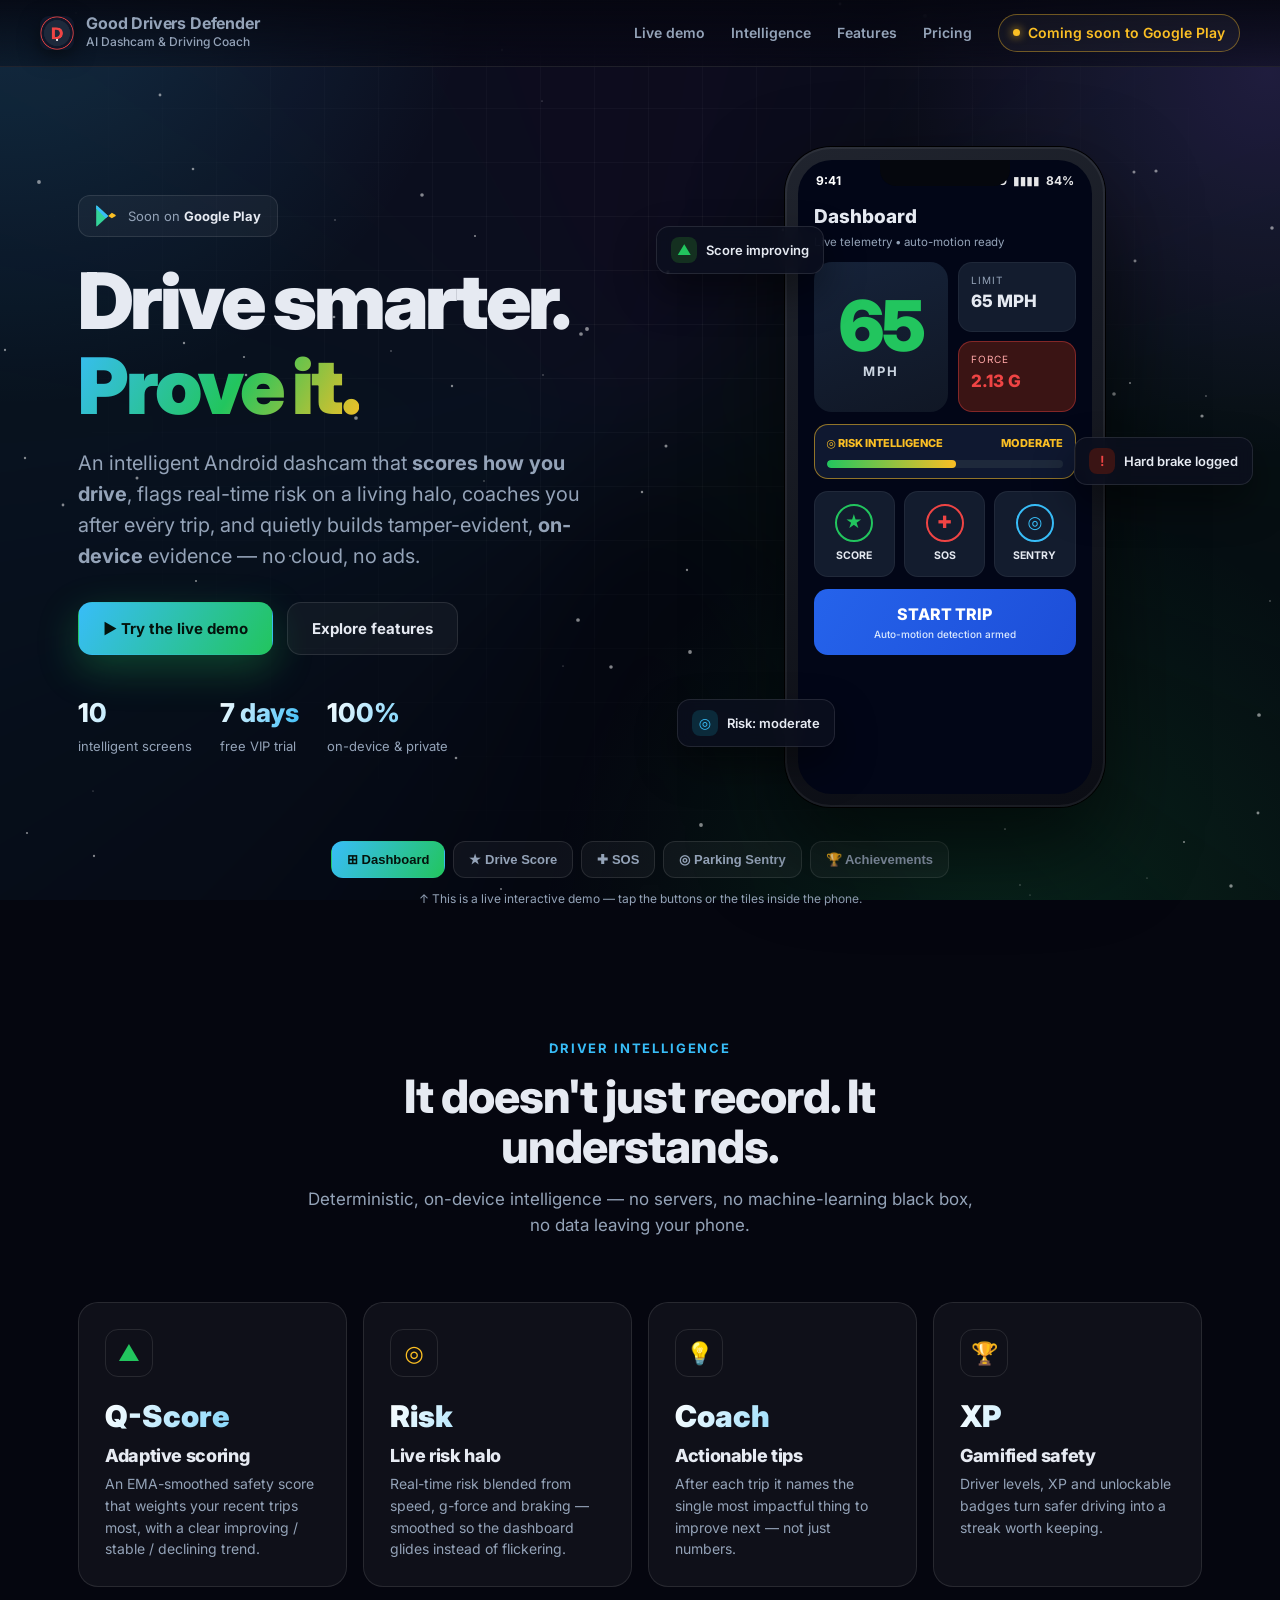
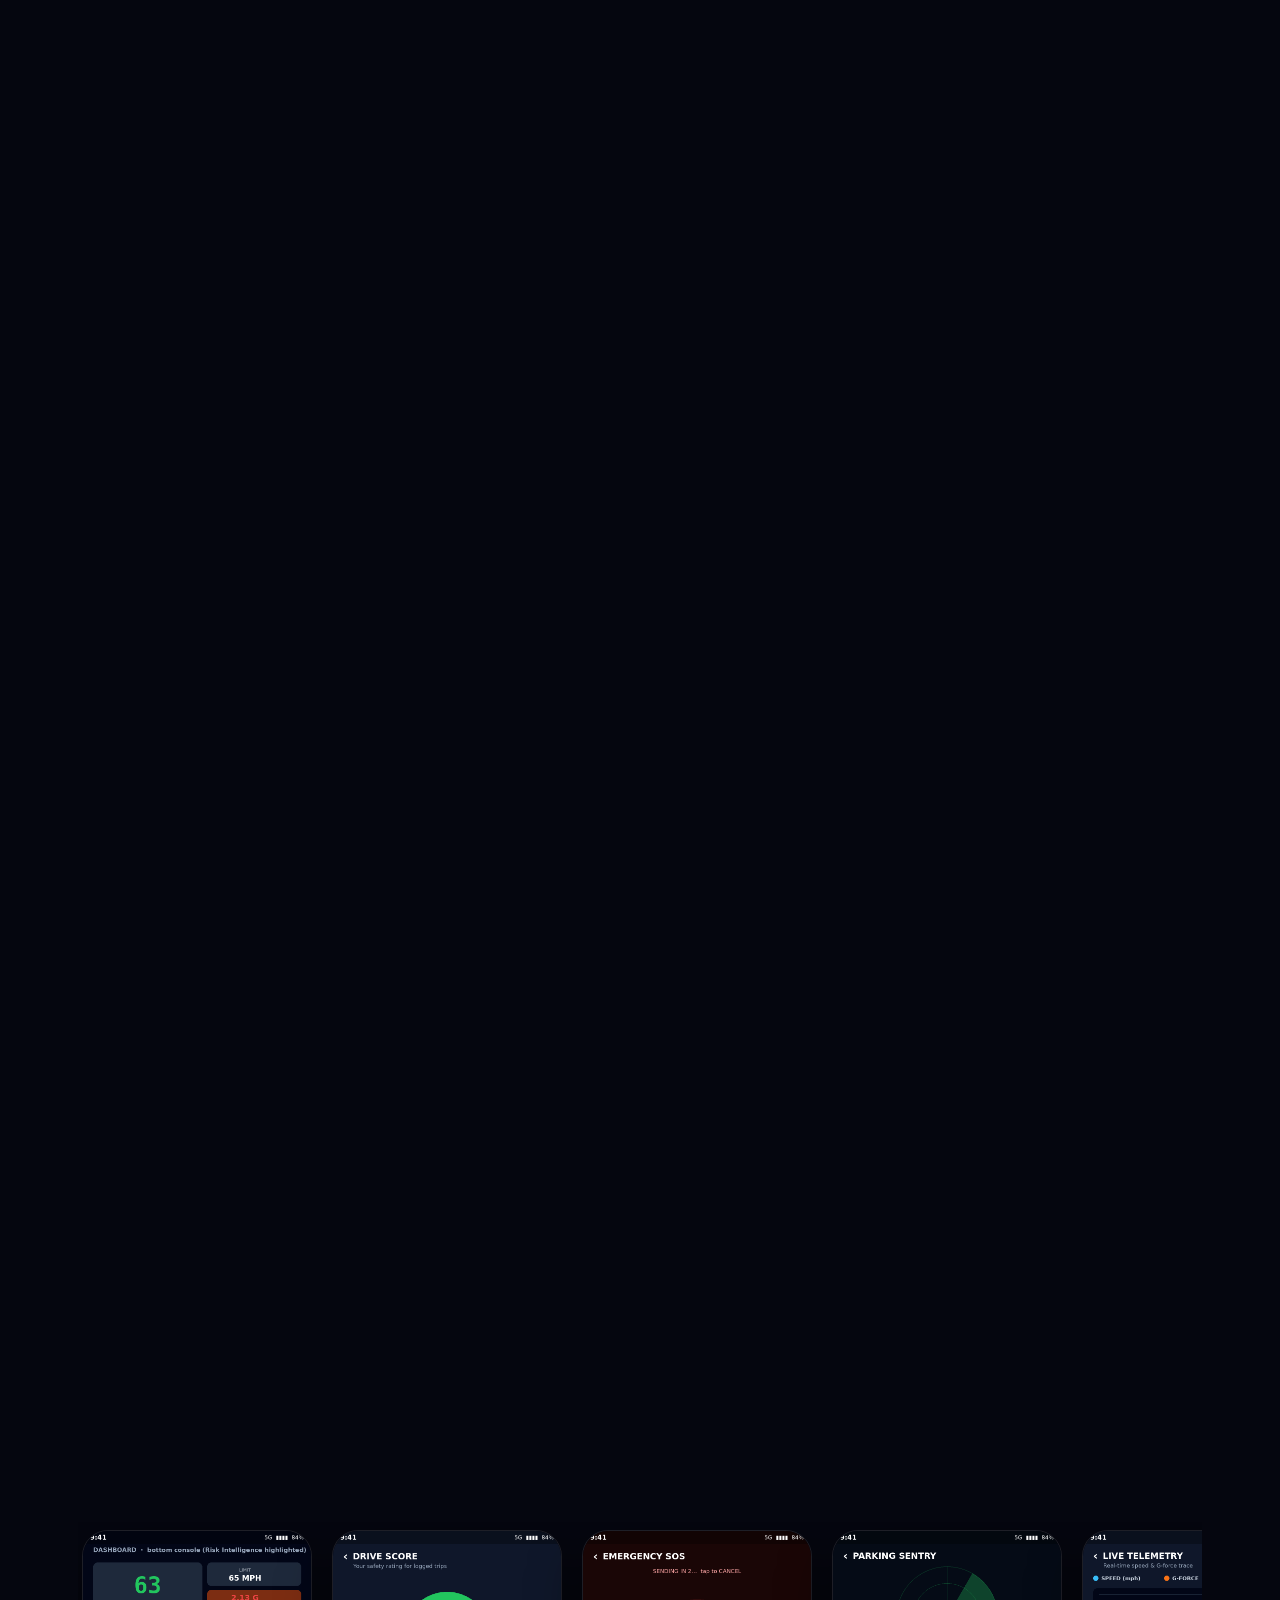
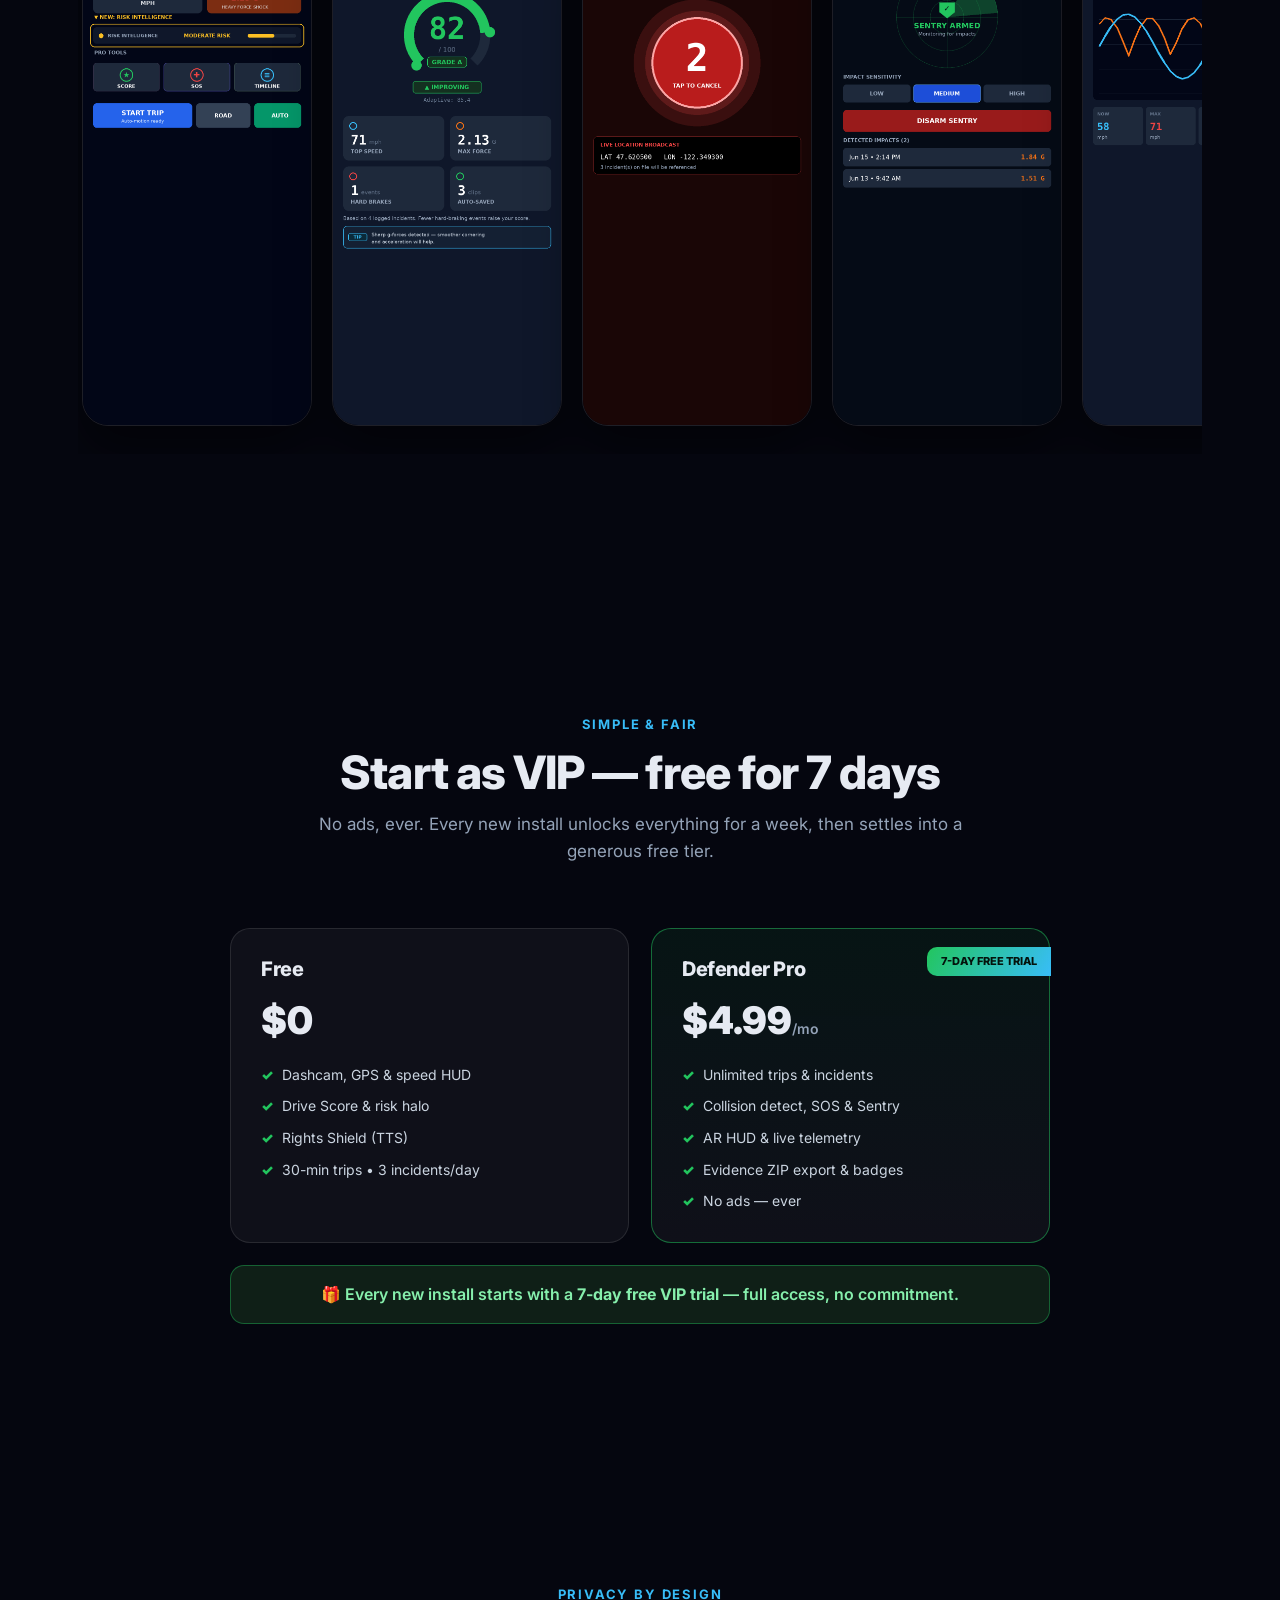
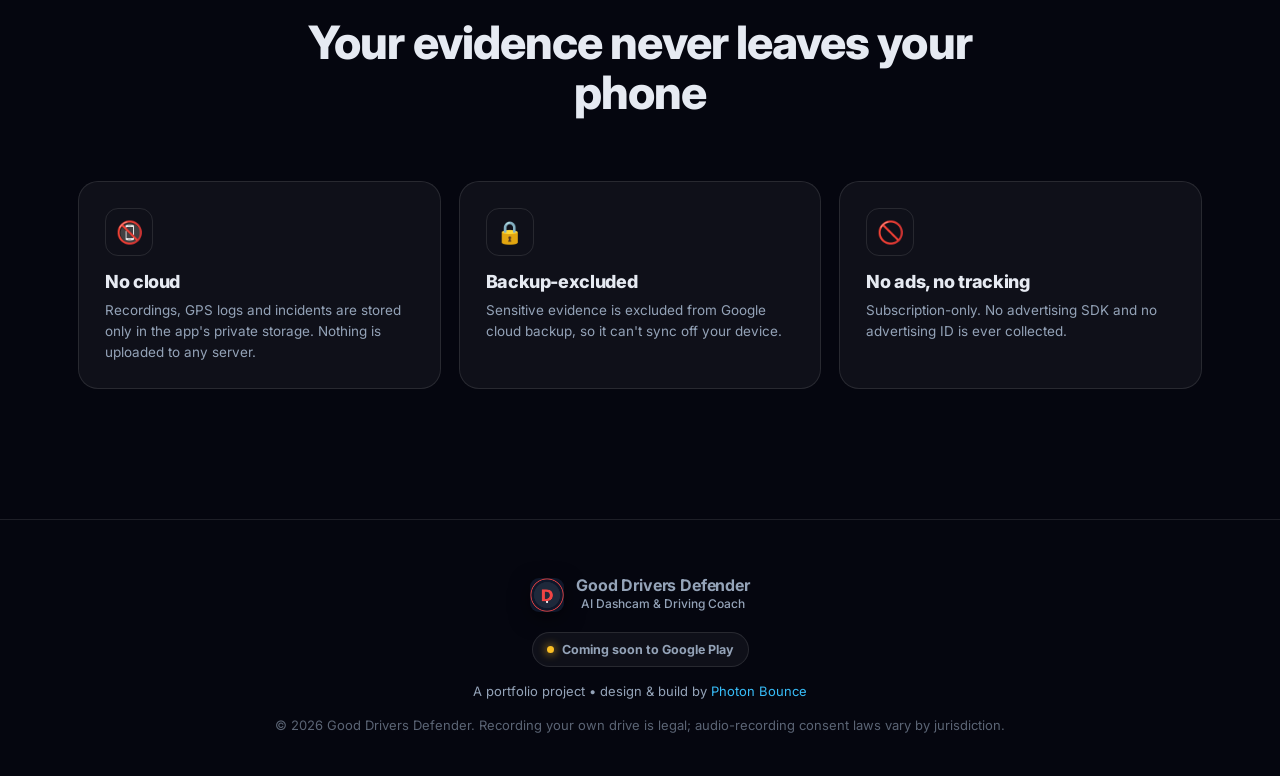
==== microsite/index.html @ e6f045aa "feat(microsite): interactive presentation site with in-browser app demo Portfolio / "coming soon to " ====
<!DOCTYPE html>
<html lang="en">
<head>
<meta charset="UTF-8" />
<meta name="viewport" content="width=device-width, initial-scale=1.0" />
<title>Good Drivers Defender — AI Dashcam & Driving Coach</title>
<meta name="description" content="An intelligent Android dashcam that scores your driving, flags real-time risk, coaches you, and builds on-device evidence. Coming soon to Google Play." />
<meta property="og:title" content="Good Drivers Defender" />
<meta property="og:description" content="AI dashcam & driving coach — adaptive scoring, real-time risk intelligence, on-device evidence. Coming soon to Google Play." />
<meta property="og:image" content="assets/feature.png" />
<meta name="theme-color" content="#05060f" />
<link rel="icon" href="assets/icon.png" />
<link rel="preconnect" href="https://fonts.googleapis.com" />
<link rel="preconnect" href="https://fonts.gstatic.com" crossorigin />
<link href="https://fonts.googleapis.com/css2?family=Inter:wght@400;500;600;700;800;900&family=JetBrains+Mono:wght@600;700&display=swap" rel="stylesheet" />
<link rel="stylesheet" href="styles.css" />
</head>
<body>

<!-- animated parallax background -->
<div class="bg-wrap">
  <div class="bg-grad" data-parallax="0.15"></div>
  <div class="bg-aurora"></div>
  <div class="bg-grid" data-parallax="0.05"></div>
  <div class="stars" id="stars"></div>
</div>

<!-- nav -->
<nav class="nav">
  <a class="brand" href="#top">
    <img src="assets/icon.png" alt="Good Drivers Defender icon" />
    <span><b>Good Drivers Defender</b><span>AI Dashcam &amp; Driving Coach</span></span>
  </a>
  <div class="nav-links">
    <a href="#demo">Live demo</a>
    <a href="#intel">Intelligence</a>
    <a href="#features">Features</a>
    <a href="#pricing">Pricing</a>
    <a class="pill" href="#pricing"><span class="dot"></span>Coming soon to Google Play</a>
  </div>
</nav>

<!-- ===================== HERO + EMULATOR ===================== -->
<header id="top" class="hero">
  <div class="wrap hero-grid">
    <div>
      <div class="play-badge">
        <svg viewBox="0 0 512 512" fill="none"><path d="M48 16l260 240L48 496c-9 5-20-2-20-13V29c0-11 11-18 20-13z" fill="#34d399"/><path d="M308 256l84-78 80 46c14 8 14 28 0 36l-80 46-84-50z" fill="#fbbf24"/><path d="M48 16l260 240-58 54L28 80V29c0-11 11-18 20-13z" fill="#38bdf8"/><path d="M250 202l58 54-58 50L28 432v-352z" fill="#22c55e" opacity=".0"/></svg>
        <span>Soon on <b>Google Play</b></span>
      </div>
      <h1>Drive smarter.<br><span class="grad">Prove it.</span></h1>
      <p class="lead">An intelligent Android dashcam that <b>scores how you drive</b>, flags real-time risk on a living halo, coaches you after every trip, and quietly builds tamper-evident, <b>on-device</b> evidence — no cloud, no ads.</p>
      <div class="cta-row">
        <a class="btn btn-primary" href="#demo">▶ Try the live demo</a>
        <a class="btn btn-ghost" href="#features">Explore features</a>
      </div>
      <div class="hero-stats">
        <div><b>10</b><span>intelligent screens</span></div>
        <div><b>7 days</b><span>free VIP trial</span></div>
        <div><b>100%</b><span>on-device & private</span></div>
      </div>
    </div>

    <!-- interactive phone emulator -->
    <div class="hero-phone" id="demo">
      <div class="float-chip fc-1"><span class="ic" style="background:#143020;color:#22c55e">▲</span> Score improving</div>
      <div class="float-chip fc-2"><span class="ic" style="background:#3a1414;color:#ef4444">!</span> Hard brake logged</div>
      <div class="float-chip fc-3"><span class="ic" style="background:#0b2a3a;color:#38bdf8">◎</span> Risk: moderate</div>

      <div class="phone" id="phone">
        <div class="phone-screen">

          <!-- DASHBOARD -->
          <div class="screen active" data-screen="dashboard">
            <div class="statusbar"><span>9:41</span><div class="sb-right"><span>5G</span><span>▮▮▮▮</span><span>84%</span></div></div>
            <div class="scr-pad">
              <div class="e-title">Dashboard</div>
              <div class="e-sub">Live telemetry • auto-motion ready</div>
              <div class="row" style="margin-top:10px">
                <div class="dash-speed grow"><div><div class="num" id="emuSpeed">63</div><div class="unit" style="text-align:center">MPH</div></div></div>
                <div style="width:118px;display:flex;flex-direction:column;gap:9px">
                  <div class="mini card grow"><div class="k">LIMIT</div><div class="v">65 MPH</div></div>
                  <div class="mini grow" style="background:#3a1414;border:1px solid rgba(239,68,68,.4)"><div class="k" style="color:#fca5a5">FORCE</div><div class="v" style="color:#ef4444">2.13 G</div></div>
                </div>
              </div>
              <div class="riskbar">
                <div class="label"><span style="color:#fbbf24">◎ RISK INTELLIGENCE</span><span style="color:#fbbf24">MODERATE</span></div>
                <div class="track"><div class="fill"></div></div>
              </div>
              <div class="tools">
                <div class="tool" data-go="score"><div class="ti" style="border-color:#22c55e;color:#22c55e">★</div><div class="tl">SCORE</div></div>
                <div class="tool" data-go="sos"><div class="ti" style="border-color:#ef4444;color:#ef4444">✚</div><div class="tl">SOS</div></div>
                <div class="tool" data-go="sentry"><div class="ti" style="border-color:#38bdf8;color:#38bdf8">◎</div><div class="tl">SENTRY</div></div>
              </div>
              <div class="startbtn">START TRIP <small>Auto-motion detection armed</small></div>
            </div>
          </div>

          <!-- DRIVE SCORE -->
          <div class="screen" data-screen="score">
            <div class="statusbar"><span>9:41</span><div class="sb-right"><span>5G</span><span>▮▮▮▮</span><span>84%</span></div></div>
            <div class="scr-pad">
              <div class="e-title">Drive Score</div>
              <div class="e-sub">Your safety rating for logged trips</div>
              <div class="gauge-wrap">
                <svg width="186" height="150" viewBox="0 0 186 150">
                  <circle cx="93" cy="86" r="60" fill="none" stroke="#1e293b" stroke-width="14"/>
                  <circle cx="93" cy="86" r="60" fill="none" stroke="#22c55e" stroke-width="14" stroke-linecap="round"
                          stroke-dasharray="377" stroke-dashoffset="68" transform="rotate(-90 93 86)" id="gaugeArc"/>
                </svg>
                <div class="score"><b>82</b><small>/ 100</small></div>
              </div>
              <div style="text-align:center;margin-top:2px">
                <span class="chip">▲ IMPROVING</span>
                <div class="adaptive mono">Adaptive: 85.4</div>
              </div>
              <div class="statgrid">
                <div class="card"><div class="sc-v" style="color:#38bdf8">71<small style="font-size:11px;color:#64748b"> mph</small></div><div class="sc-k">TOP SPEED</div></div>
                <div class="card"><div class="sc-v" style="color:#f97316">2.13<small style="font-size:11px;color:#64748b"> G</small></div><div class="sc-k">MAX FORCE</div></div>
              </div>
              <div class="tip"><span class="tg">TIP</span><p>Sharp g-forces detected — smoother cornering and acceleration will lift your score.</p></div>
            </div>
          </div>

          <!-- SOS -->
          <div class="screen" data-screen="sos">
            <div class="statusbar"><span>9:41</span><div class="sb-right"><span>5G</span><span>▮▮▮▮</span><span>84%</span></div></div>
            <div class="scr-pad" style="background:linear-gradient(180deg,#1a0606,transparent)">
              <div class="e-title" style="color:#fca5a5">Emergency SOS</div>
              <div class="e-sub">One tap shares your live location with trusted contacts</div>
              <div class="sos">
                <div class="sos-btn"><div><b>SOS</b><span>ARMED</span></div></div>
                <div style="text-align:center;color:#fca5a5;font-size:12px">Sends GPS pin + incident snapshot<br>to 3 emergency contacts</div>
              </div>
            </div>
          </div>

          <!-- SENTRY -->
          <div class="screen" data-screen="sentry">
            <div class="statusbar"><span>9:41</span><div class="sb-right"><span>5G</span><span>▮▮▮▮</span><span>84%</span></div></div>
            <div class="scr-pad" style="background:linear-gradient(180deg,#050b16,transparent)">
              <div class="e-title">Parking Sentry</div>
              <div class="e-sub">Impact monitoring while you're away</div>
              <div class="radar"><div class="sweep"></div><div class="blip"></div></div>
              <div style="text-align:center"><span class="chip">✓ SENTRY ARMED</span><div class="adaptive">Monitoring for impacts &amp; motion</div></div>
            </div>
          </div>

          <!-- BADGES -->
          <div class="screen" data-screen="badges">
            <div class="statusbar"><span>9:41</span><div class="sb-right"><span>5G</span><span>▮▮▮▮</span><span>84%</span></div></div>
            <div class="scr-pad">
              <div class="e-title">Achievements</div>
              <div class="e-sub">Level 4 Defender • 1,325 XP</div>
              <div class="xpbar"><i></i></div>
              <div class="badges">
                <div class="badge">🛡️</div><div class="badge">🔥</div><div class="badge">🚀</div><div class="badge">⭐</div>
                <div class="badge">🏆</div><div class="badge">🎯</div><div class="badge lock">🔒</div><div class="badge lock">🔒</div>
              </div>
              <div class="tip" style="margin-top:18px"><span class="tg">NEXT</span><p>Log 3 clean trips in a row to unlock the <b>Smooth Operator</b> badge.</p></div>
            </div>
          </div>

        </div>
      </div>
    </div>
  </div>

  <!-- emulator screen switcher -->
  <div class="wrap" style="margin-top:34px">
    <div class="emu-nav" style="justify-content:center" id="emuNav">
      <button class="on" data-go="dashboard">⊞ Dashboard</button>
      <button data-go="score">★ Drive Score</button>
      <button data-go="sos">✚ SOS</button>
      <button data-go="sentry">◎ Parking Sentry</button>
      <button data-go="badges">🏆 Achievements</button>
    </div>
    <p class="hint" style="justify-content:center;margin-top:12px">↑ This is a live interactive demo — tap the buttons or the tiles inside the phone.</p>
  </div>
</header>

<!-- ===================== INTELLIGENCE ===================== -->
<section id="intel">
  <div class="wrap">
    <div class="section-head reveal">
      <div class="eyebrow">Driver Intelligence</div>
      <h2>It doesn't just record. It understands.</h2>
      <p>Deterministic, on-device intelligence — no servers, no machine-learning black box, no data leaving your phone.</p>
    </div>
    <div class="intel">
      <div class="fcard reveal"><div class="ic" style="color:#22c55e">▲</div><div class="big">Q-Score</div><h3 style="margin-top:6px">Adaptive scoring</h3><p>An EMA-smoothed safety score that weights your recent trips most, with a clear improving / stable / declining trend.</p></div>
      <div class="fcard reveal"><div class="ic" style="color:#fbbf24">◎</div><div class="big">Risk</div><h3 style="margin-top:6px">Live risk halo</h3><p>Real-time risk blended from speed, g-force and braking — smoothed so the dashboard glides instead of flickering.</p></div>
      <div class="fcard reveal"><div class="ic" style="color:#38bdf8">💡</div><div class="big">Coach</div><h3 style="margin-top:6px">Actionable tips</h3><p>After each trip it names the single most impactful thing to improve next — not just numbers.</p></div>
      <div class="fcard reveal"><div class="ic" style="color:#8b5cf6">🏆</div><div class="big">XP</div><h3 style="margin-top:6px">Gamified safety</h3><p>Driver levels, XP and unlockable badges turn safer driving into a streak worth keeping.</p></div>
    </div>
  </div>
</section>

<!-- ===================== FEATURES ===================== -->
<section id="features">
  <div class="wrap">
    <div class="section-head reveal">
      <div class="eyebrow">Everything on board</div>
      <h2>A full evidence &amp; safety toolkit</h2>
      <p>Ten purpose-built screens, all working offline and storing everything in your phone's private space.</p>
    </div>
    <div class="grid3" id="featGrid">
      <div class="fcard reveal"><div class="ic" style="color:#38bdf8">🎥</div><h3>Dashcam + GPS</h3><p>Records road video, ambient audio and a GPS-stamped speed track for every trip.</p></div>
      <div class="fcard reveal"><div class="ic" style="color:#22c55e">★</div><h3>Drive Score</h3><p>Per-trip safety grade with top speed, peak g-force, hard brakes and auto-saved clips.</p></div>
      <div class="fcard reveal"><div class="ic" style="color:#ef4444">✚</div><h3>Emergency SOS</h3><p>One tap shares your live GPS pin and a snapshot with trusted contacts.</p></div>
      <div class="fcard reveal"><div class="ic" style="color:#38bdf8">◎</div><h3>Parking Sentry</h3><p>Watches for impacts and motion while you're parked and away.</p></div>
      <div class="fcard reveal"><div class="ic" style="color:#fbbf24">📈</div><h3>Live Telemetry</h3><p>Real-time speed and g-force graphs you can scrub back through.</p></div>
      <div class="fcard reveal"><div class="ic" style="color:#f97316">💥</div><h3>Collision Detect</h3><p>Auto-flags sudden high-g events and bookmarks the surrounding footage.</p></div>
      <div class="fcard reveal"><div class="ic" style="color:#a78bfa">🕶️</div><h3>AR Heads-Up</h3><p>Windshield-reflection HUD projects speed and alerts while you drive.</p></div>
      <div class="fcard reveal"><div class="ic" style="color:#22c55e">🗂️</div><h3>Evidence Locker</h3><p>Every incident bundled with timestamps, telemetry and media — exportable as a ZIP.</p></div>
      <div class="fcard reveal"><div class="ic" style="color:#fbbf24">🛡️</div><h3>Rights Shield</h3><p>Text-to-speech statements to calmly assert your rights during a stop.</p></div>
    </div>
  </div>
</section>

<!-- ===================== GALLERY ===================== -->
<section id="gallery">
  <div class="wrap">
    <div class="section-head reveal">
      <div class="eyebrow">Screens</div>
      <h2>Designed to look as good as it works</h2>
    </div>
  </div>
  <div class="wrap"><div class="gallery reveal">
    <img src="assets/shots/04_dashboard_protools.png" alt="Dashboard" loading="lazy" />
    <img src="assets/shots/01_drive_score.png" alt="Drive Score" loading="lazy" />
    <img src="assets/shots/02_emergency_sos.png" alt="Emergency SOS" loading="lazy" />
    <img src="assets/shots/05_parking_sentry.png" alt="Parking Sentry" loading="lazy" />
    <img src="assets/shots/06_telemetry_graph.png" alt="Telemetry graph" loading="lazy" />
    <img src="assets/shots/03_evidence_timeline.png" alt="Evidence timeline" loading="lazy" />
    <img src="assets/shots/08_collision_detect.png" alt="Collision detection" loading="lazy" />
    <img src="assets/shots/09_ar_hud.png" alt="AR HUD" loading="lazy" />
    <img src="assets/shots/10_achievements.png" alt="Achievements" loading="lazy" />
    <img src="assets/shots/07_trip_history.png" alt="Trip history" loading="lazy" />
  </div></div>
</section>

<!-- ===================== PRICING ===================== -->
<section id="pricing">
  <div class="wrap">
    <div class="section-head reveal">
      <div class="eyebrow">Simple &amp; fair</div>
      <h2>Start as VIP — free for 7 days</h2>
      <p>No ads, ever. Every new install unlocks everything for a week, then settles into a generous free tier.</p>
    </div>
    <div class="plans">
      <div class="plan reveal">
        <h3>Free</h3>
        <div class="price">$0</div>
        <ul>
          <li>Dashcam, GPS &amp; speed HUD</li>
          <li>Drive Score &amp; risk halo</li>
          <li>Rights Shield (TTS)</li>
          <li>30-min trips • 3 incidents/day</li>
        </ul>
      </div>
      <div class="plan pro reveal">
        <div class="ribbon">7-DAY FREE TRIAL</div>
        <h3>Defender Pro</h3>
        <div class="price">$4.99<small>/mo</small></div>
        <ul>
          <li>Unlimited trips &amp; incidents</li>
          <li>Collision detect, SOS &amp; Sentry</li>
          <li>AR HUD &amp; live telemetry</li>
          <li>Evidence ZIP export &amp; badges</li>
          <li>No ads — ever</li>
        </ul>
      </div>
    </div>
    <div class="trial-banner reveal">🎁 Every new install starts with a <b>7-day free VIP trial</b> — full access, no commitment.</div>
  </div>
</section>

<!-- ===================== PRIVACY ===================== -->
<section id="privacy">
  <div class="wrap">
    <div class="section-head reveal">
      <div class="eyebrow">Privacy by design</div>
      <h2>Your evidence never leaves your phone</h2>
    </div>
    <div class="privacy">
      <div class="fcard reveal"><div class="ic" style="color:#22c55e">📵</div><h3>No cloud</h3><p>Recordings, GPS logs and incidents are stored only in the app's private storage. Nothing is uploaded to any server.</p></div>
      <div class="fcard reveal"><div class="ic" style="color:#38bdf8">🔒</div><h3>Backup-excluded</h3><p>Sensitive evidence is excluded from Google cloud backup, so it can't sync off your device.</p></div>
      <div class="fcard reveal"><div class="ic" style="color:#fbbf24">🚫</div><h3>No ads, no tracking</h3><p>Subscription-only. No advertising SDK and no advertising ID is ever collected.</p></div>
    </div>
  </div>
</section>

<!-- ===================== FOOTER ===================== -->
<footer>
  <div class="wrap">
    <a class="brand" href="#top"><img src="assets/icon.png" alt="" /><span><b>Good Drivers Defender</b><span>AI Dashcam &amp; Driving Coach</span></span></a>
    <div style="margin-top:18px"><a class="pill" href="#pricing"><span class="dot"></span>Coming soon to Google Play</a></div>
    <p class="made">A portfolio project • design &amp; build by <a class="link" href="https://photon-bounce.com">Photon Bounce</a></p>
    <p class="made" style="opacity:.6">© <span id="yr"></span> Good Drivers Defender. Recording your own drive is legal; audio-recording consent laws vary by jurisdiction.</p>
  </div>
</footer>

<script src="app.js"></script>
</body>
</html>
---- microsite/styles.css ----
/* ============================================================
   Good Drivers Defender — presentation microsite
   Dark, glassy, parallax. Built as a portfolio showpiece.
   ============================================================ */

:root {
  --bg:      #05060f;
  --bg2:     #0a0e1f;
  --panel:   rgba(255, 255, 255, 0.045);
  --panel-2: rgba(255, 255, 255, 0.07);
  --stroke:  rgba(255, 255, 255, 0.10);
  --green:   #22c55e;
  --cyan:    #38bdf8;
  --amber:   #fbbf24;
  --red:     #ef4444;
  --violet:  #8b5cf6;
  --text:    #e6eaf2;
  --muted:   #94a3b8;
  --radius:  20px;
  --maxw:    1180px;
  --ease:    cubic-bezier(.22, 1, .36, 1);
}

* { box-sizing: border-box; margin: 0; padding: 0; }

html { scroll-behavior: smooth; }

body {
  font-family: "Inter", system-ui, -apple-system, "Segoe UI", Roboto, sans-serif;
  background: var(--bg);
  color: var(--text);
  line-height: 1.55;
  overflow-x: hidden;
  -webkit-font-smoothing: antialiased;
}

a { color: inherit; text-decoration: none; }
img { display: block; max-width: 100%; }

h1, h2, h3 { line-height: 1.08; letter-spacing: -0.02em; font-weight: 800; }
.mono { font-family: "JetBrains Mono", ui-monospace, "SF Mono", Menlo, monospace; }

/* ---------- animated background layers (parallax) ---------- */
.bg-wrap { position: fixed; inset: 0; z-index: -2; overflow: hidden; }
.bg-grad {
  position: absolute; inset: -20%;
  background:
    radial-gradient(60vw 60vw at 15% 10%, rgba(56,189,248,0.18), transparent 60%),
    radial-gradient(50vw 50vw at 85% 20%, rgba(139,92,246,0.18), transparent 60%),
    radial-gradient(60vw 60vw at 70% 90%, rgba(34,197,94,0.14), transparent 60%),
    var(--bg);
}
.bg-aurora {
  position: absolute; inset: -30%;
  background: conic-gradient(from 180deg at 50% 50%,
    rgba(56,189,248,0.0), rgba(56,189,248,0.10), rgba(139,92,246,0.10),
    rgba(34,197,94,0.08), rgba(56,189,248,0.0));
  filter: blur(60px);
  animation: spin 40s linear infinite;
  opacity: 0.7;
}
.bg-grid {
  position: absolute; inset: 0;
  background-image:
    linear-gradient(rgba(255,255,255,0.04) 1px, transparent 1px),
    linear-gradient(90deg, rgba(255,255,255,0.04) 1px, transparent 1px);
  background-size: 54px 54px;
  mask-image: radial-gradient(circle at 50% 30%, black, transparent 75%);
}
.stars { position: absolute; inset: 0; }
.stars i {
  position: absolute; width: 2px; height: 2px; border-radius: 50%;
  background: #fff; opacity: .5; animation: twinkle 4s ease-in-out infinite;
}
@keyframes spin { to { transform: rotate(360deg); } }
@keyframes twinkle { 0%,100%{opacity:.15;} 50%{opacity:.8;} }

/* ---------- nav ---------- */
.nav {
  position: sticky; top: 0; z-index: 50;
  display: flex; align-items: center; justify-content: space-between;
  gap: 16px; padding: 14px clamp(16px, 4vw, 40px);
  backdrop-filter: blur(14px);
  background: linear-gradient(to bottom, rgba(5,6,15,0.85), rgba(5,6,15,0.35));
  border-bottom: 1px solid var(--stroke);
}
.brand { display: flex; align-items: center; gap: 12px; font-weight: 800; }
.brand img { width: 34px; height: 34px; border-radius: 9px; box-shadow: 0 6px 20px rgba(0,0,0,.5); }
.brand b { font-size: 16px; letter-spacing: -0.01em; }
.brand span { color: var(--muted); font-weight: 500; font-size: 12px; display: block; margin-top: -3px; }
.nav-links { display: flex; gap: 26px; align-items: center; }
.nav-links a { color: var(--muted); font-size: 14px; font-weight: 600; transition: color .2s; }
.nav-links a:hover { color: var(--text); }
.nav .pill { color: var(--amber); border-color: rgba(251,191,36,.4); }
@media (max-width: 760px){ .nav-links a:not(.pill){ display:none; } }

.pill {
  display: inline-flex; align-items: center; gap: 8px;
  padding: 7px 14px; border-radius: 999px; font-size: 12.5px; font-weight: 700;
  border: 1px solid var(--stroke); background: var(--panel);
}
.pill .dot { width: 7px; height: 7px; border-radius: 50%; background: var(--amber); box-shadow: 0 0 10px var(--amber); animation: pulse 1.8s infinite; }

/* ---------- layout ---------- */
.wrap { max-width: var(--maxw); margin: 0 auto; padding: 0 clamp(16px, 4vw, 28px); }
section { position: relative; padding: clamp(70px, 11vw, 130px) 0; }
.eyebrow { color: var(--cyan); font-weight: 700; font-size: 13px; letter-spacing: .14em; text-transform: uppercase; margin-bottom: 14px; }
.section-head { max-width: 680px; margin: 0 auto clamp(40px,6vw,64px); text-align: center; }
.section-head h2 { font-size: clamp(28px, 5vw, 46px); }
.section-head p { color: var(--muted); font-size: 17px; margin-top: 14px; }

/* ---------- hero ---------- */
.hero { padding-top: clamp(40px, 7vw, 80px); }
.hero-grid { display: grid; grid-template-columns: 1.05fr .95fr; gap: 40px; align-items: center; }
@media (max-width: 920px){ .hero-grid { grid-template-columns: 1fr; text-align: center; } }
.hero h1 { font-size: clamp(40px, 7vw, 78px); font-weight: 900; letter-spacing: -0.04em; }
.hero h1 .grad {
  background: linear-gradient(120deg, var(--cyan), var(--green) 55%, var(--amber));
  -webkit-background-clip: text; background-clip: text; color: transparent;
}
.hero p.lead { color: var(--muted); font-size: clamp(16px,2.2vw,20px); margin: 20px 0 30px; max-width: 540px; }
@media (max-width: 920px){ .hero p.lead { margin-left:auto; margin-right:auto; } }
.cta-row { display: flex; gap: 14px; flex-wrap: wrap; }
@media (max-width: 920px){ .cta-row { justify-content: center; } }
.btn {
  display: inline-flex; align-items: center; gap: 10px;
  padding: 14px 24px; border-radius: 14px; font-weight: 700; font-size: 15px;
  border: 1px solid transparent; cursor: pointer; transition: transform .2s var(--ease), box-shadow .2s, background .2s;
}
.btn-primary { background: linear-gradient(120deg, var(--cyan), var(--green)); color: #04130c; box-shadow: 0 14px 40px rgba(34,197,94,.3); }
.btn-primary:hover { transform: translateY(-3px); box-shadow: 0 20px 50px rgba(34,197,94,.42); }
.btn-ghost { background: var(--panel); border-color: var(--stroke); color: var(--text); }
.btn-ghost:hover { background: var(--panel-2); transform: translateY(-3px); }
.hero-stats { display: flex; gap: 28px; margin-top: 38px; flex-wrap: wrap; }
@media (max-width: 920px){ .hero-stats { justify-content: center; } }
.hero-stats div b { font-size: 26px; font-weight: 800; display:block; background: linear-gradient(120deg,#fff,var(--cyan)); -webkit-background-clip:text; background-clip:text; color:transparent; }
.hero-stats div span { color: var(--muted); font-size: 13px; }

.play-badge {
  display: inline-flex; align-items: center; gap: 11px; margin-bottom: 22px;
  padding: 9px 16px; border-radius: 12px; border: 1px solid var(--stroke);
  background: var(--panel); font-size: 13px; color: var(--muted);
}
.play-badge svg { width: 22px; height: 22px; }
.play-badge b { color: var(--text); font-weight: 700; }

/* floating chips around hero phone */
.hero-phone { position: relative; display: flex; justify-content: center; }
.float-chip {
  position: absolute; z-index: 5;
  display: flex; align-items: center; gap: 9px;
  padding: 10px 14px; border-radius: 13px;
  background: rgba(12,16,30,.8); border: 1px solid var(--stroke);
  backdrop-filter: blur(8px); box-shadow: 0 18px 40px rgba(0,0,0,.45);
  font-size: 13px; font-weight: 600; white-space: nowrap;
  animation: floaty 5s ease-in-out infinite;
}
.float-chip .ic { width: 26px; height: 26px; border-radius: 8px; display: grid; place-items: center; font-size: 14px; }
.fc-1 { top: 12%; left: -6%; animation-delay: .2s; }
.fc-2 { top: 44%; right: -10%; animation-delay: 1.1s; }
.fc-3 { bottom: 9%; left: -2%; animation-delay: 2s; }
@media (max-width: 920px){ .float-chip { display:none; } }
@keyframes floaty { 0%,100%{ transform: translateY(0); } 50%{ transform: translateY(-14px); } }

/* ---------- phone / emulator ---------- */
.phone {
  position: relative; width: 320px; height: 660px; flex: none;
  border-radius: 46px; padding: 13px;
  background: linear-gradient(160deg, #20242e, #0b0d14);
  box-shadow: 0 40px 90px rgba(0,0,0,.6), inset 0 0 0 2px rgba(255,255,255,.06), 0 0 0 1px #000;
}
.phone::after { /* notch */
  content: ""; position: absolute; top: 13px; left: 50%; transform: translateX(-50%);
  width: 130px; height: 26px; background: #05070d; border-radius: 0 0 16px 16px; z-index: 20;
}
.phone-screen {
  position: relative; width: 100%; height: 100%; border-radius: 34px; overflow: hidden;
  background: #020617;
}
.screen { position: absolute; inset: 0; opacity: 0; pointer-events: none; transition: opacity .45s var(--ease), transform .45s var(--ease); transform: scale(1.02); overflow: hidden; }
.screen.active { opacity: 1; pointer-events: auto; transform: scale(1); }
.statusbar { display: flex; justify-content: space-between; align-items: center; padding: 12px 18px 6px; font-size: 12px; font-weight: 700; color: #fff; }
.statusbar .sb-right { display: flex; gap: 6px; align-items: center; opacity: .9; }
.scr-pad { padding: 6px 16px 16px; height: calc(100% - 34px); overflow: hidden; }

/* emulator generic bits */
.e-title { font-size: 19px; font-weight: 800; }
.e-sub { color: var(--muted); font-size: 11.5px; margin-top: 2px; }
.card { background: #131c2e; border: 1px solid rgba(255,255,255,.05); border-radius: 16px; }
.row { display: flex; gap: 10px; }
.grow { flex: 1; }

/* dashboard screen */
.dash-speed { border-radius: 18px; background: linear-gradient(160deg,#16233a,#101725); display:grid; place-items:center; height: 150px; position: relative; overflow:hidden; }
.dash-speed .num { font-size: 70px; font-weight: 900; color: var(--green); line-height:1; letter-spacing:-2px; }
.dash-speed .unit { color:#cbd5e1; font-weight:700; font-size:13px; letter-spacing:2px; }
.mini { border-radius: 14px; padding: 10px 12px; }
.mini .k { color: var(--muted); font-size: 10px; letter-spacing:1px; }
.mini .v { font-weight: 800; font-size: 17px; }
.riskbar { margin-top: 12px; border:1px solid rgba(251,191,36,.55); border-radius:14px; padding:10px 12px; background:#0f1830; }
.riskbar .label { display:flex; justify-content:space-between; align-items:center; font-size:11px; font-weight:800; }
.riskbar .track { height:8px; border-radius:6px; background:#1e293b; margin-top:8px; overflow:hidden; }
.riskbar .fill { height:100%; width:55%; border-radius:6px; background:linear-gradient(90deg,var(--green),var(--amber)); animation: riskpulse 3.4s ease-in-out infinite; }
@keyframes riskpulse { 0%,100%{ width:42%; } 50%{ width:66%; } }
.tools { display:grid; grid-template-columns: repeat(3,1fr); gap:9px; margin-top:12px; }
.tool { border-radius:14px; padding:12px 6px; text-align:center; cursor:pointer; background:#131c2e; border:1px solid rgba(255,255,255,.06); transition: transform .15s, background .2s, border-color .2s; }
.tool:hover { transform: translateY(-3px); background:#18233a; }
.tool .ti { width:38px; height:38px; border-radius:50%; margin:0 auto 6px; display:grid; place-items:center; font-size:17px; border:2px solid; }
.tool .tl { font-size:10.5px; font-weight:700; }
.startbtn { margin-top:12px; border-radius:14px; padding:13px; text-align:center; font-weight:800; background:linear-gradient(120deg,#2563eb,#1d4ed8); color:#fff; cursor:pointer; }
.startbtn small { display:block; font-weight:500; color:#dbeafe; font-size:10px; }

/* drive score screen */
.gauge-wrap { display:grid; place-items:center; margin-top:6px; position:relative; }
.gauge-wrap .score { position:absolute; top:46%; left:50%; transform:translate(-50%,-50%); text-align:center; }
.gauge-wrap .score b { font-size:54px; font-weight:900; color:var(--green); }
.gauge-wrap .score small { display:block; color:#64748b; font-size:12px; margin-top:-4px; }
.chip { display:inline-flex; align-items:center; gap:6px; padding:6px 14px; border-radius:11px; font-size:12px; font-weight:800; border:1px solid var(--green); color:var(--green); background:#143020; }
.adaptive { color:#64748b; font-size:12px; margin-top:8px; }
.statgrid { display:grid; grid-template-columns:1fr 1fr; gap:9px; margin-top:14px; }
.statgrid .card { padding:10px 12px; }
.statgrid .sc-v { font-weight:900; font-size:22px; }
.statgrid .sc-k { color:var(--muted); font-size:10px; font-weight:700; letter-spacing:.5px; }
.tip { margin-top:12px; display:flex; gap:10px; align-items:center; border:1px solid rgba(56,189,248,.4); background:#142033; border-radius:13px; padding:11px 12px; }
.tip .tg { color:var(--cyan); font-weight:800; font-size:11px; border:1px solid var(--cyan); border-radius:7px; padding:3px 7px; }
.tip p { font-size:11.5px; color:#cbd5e1; }

/* SOS screen */
.sos { display:grid; place-items:center; height:100%; gap:18px; }
.sos-btn { width:180px; height:180px; border-radius:50%; display:grid; place-items:center; text-align:center;
  background:radial-gradient(circle at 50% 40%, #7f1d1d, #350a0a); border:3px solid #ef4444; cursor:pointer;
  box-shadow:0 0 0 0 rgba(239,68,68,.6); animation: sospulse 1.8s infinite; }
.sos-btn b { font-size:34px; font-weight:900; color:#fff; letter-spacing:2px; }
.sos-btn span { color:#fecaca; font-size:11px; }
@keyframes sospulse { 0%{ box-shadow:0 0 0 0 rgba(239,68,68,.55);} 70%{ box-shadow:0 0 0 34px rgba(239,68,68,0);} 100%{ box-shadow:0 0 0 0 rgba(239,68,68,0);} }

/* sentry radar */
.radar { width:210px; height:210px; border-radius:50%; margin:10px auto; position:relative;
  background: repeating-radial-gradient(circle, rgba(34,197,94,.10) 0 1px, transparent 1px 26px);
  border:1px solid rgba(34,197,94,.3); overflow:hidden; }
.radar .sweep { position:absolute; inset:0; border-radius:50%;
  background: conic-gradient(from 0deg, rgba(34,197,94,.45), transparent 35%); animation: spin 3s linear infinite; }
.radar .blip { position:absolute; width:9px; height:9px; border-radius:50%; background:var(--green); box-shadow:0 0 10px var(--green); top:30%; left:64%; animation:twinkle 2s infinite; }

/* achievements */
.xpbar { height:10px; background:#1e293b; border-radius:6px; overflow:hidden; margin-top:8px; }
.xpbar i { display:block; height:100%; width:64%; background:linear-gradient(90deg,var(--violet),var(--cyan)); }
.badges { display:grid; grid-template-columns:repeat(4,1fr); gap:10px; margin-top:16px; }
.badge { aspect-ratio:1; border-radius:14px; display:grid; place-items:center; font-size:22px; background:#131c2e; border:1px solid rgba(255,255,255,.06); }
.badge.lock { opacity:.4; }

/* emulator controls (bottom nav) */
.emu { display:grid; grid-template-columns: 1fr; justify-items:center; gap: 26px; }
.emu-shell { display:flex; gap:46px; align-items:center; justify-content:center; flex-wrap:wrap; }
.emu-side { max-width: 360px; }
.emu-side h3 { font-size: 24px; margin-bottom: 10px; }
.emu-side p { color: var(--muted); margin-bottom: 18px; }
.emu-nav { display:flex; gap:8px; flex-wrap:wrap; }
.emu-nav button {
  display:inline-flex; align-items:center; gap:8px;
  padding:10px 15px; border-radius:12px; cursor:pointer; font-weight:700; font-size:13px;
  background: var(--panel); border:1px solid var(--stroke); color: var(--muted); transition: all .2s;
}
.emu-nav button.on, .emu-nav button:hover { color:#04130c; background: linear-gradient(120deg,var(--cyan),var(--green)); border-color:transparent; }
.hint { font-size:12px; color:var(--muted); display:flex; align-items:center; gap:8px; }

/* ---------- feature cards ---------- */
.grid3 { display:grid; grid-template-columns: repeat(3,1fr); gap:18px; }
@media (max-width: 900px){ .grid3 { grid-template-columns: 1fr 1fr; } }
@media (max-width: 600px){ .grid3 { grid-template-columns: 1fr; } }
.fcard {
  position:relative; padding:26px; border-radius:var(--radius);
  background: var(--panel); border:1px solid var(--stroke); overflow:hidden;
  transition: transform .25s var(--ease), border-color .25s, background .25s;
}
.fcard:hover { transform: translateY(-6px); border-color: rgba(56,189,248,.5); background: var(--panel-2); }
.fcard .ic { width:48px; height:48px; border-radius:13px; display:grid; place-items:center; font-size:22px; margin-bottom:16px; border:1px solid var(--stroke); }
.fcard h3 { font-size:18px; margin-bottom:8px; }
.fcard p { color: var(--muted); font-size:14px; }
.fcard::before { content:""; position:absolute; inset:0; background:radial-gradient(300px 120px at var(--mx,50%) var(--my,0%), rgba(56,189,248,.12), transparent 70%); opacity:0; transition:opacity .3s; }
.fcard:hover::before { opacity:1; }

/* intelligence highlight */
.intel { display:grid; grid-template-columns: repeat(4,1fr); gap:16px; }
@media (max-width:900px){ .intel { grid-template-columns:1fr 1fr; } }
@media (max-width:560px){ .intel { grid-template-columns:1fr; } }
.intel .fcard { text-align:left; }
.intel .big { font-size:30px; font-weight:900; background:linear-gradient(120deg,#fff,var(--cyan)); -webkit-background-clip:text; background-clip:text; color:transparent; }

/* gallery */
.gallery { display:flex; gap:20px; overflow-x:auto; padding: 8px 4px 28px; scroll-snap-type:x mandatory; }
.gallery::-webkit-scrollbar { height:8px; }
.gallery::-webkit-scrollbar-thumb { background: var(--stroke); border-radius:6px; }
.gallery img { width:230px; flex:none; border-radius:26px; scroll-snap-align:center; border:1px solid var(--stroke); box-shadow:0 24px 50px rgba(0,0,0,.5); transition: transform .3s; }
.gallery img:hover { transform: translateY(-8px) scale(1.02); }

/* pricing */
.plans { display:grid; grid-template-columns:1fr 1fr; gap:22px; max-width:820px; margin:0 auto; }
@media (max-width:720px){ .plans { grid-template-columns:1fr; } }
.plan { padding:30px; border-radius:var(--radius); border:1px solid var(--stroke); background:var(--panel); }
.plan.pro { border-color: rgba(34,197,94,.5); background: linear-gradient(180deg, rgba(34,197,94,.08), var(--panel)); position:relative; }
.plan h3 { font-size:20px; }
.plan .price { font-size:38px; font-weight:900; margin:10px 0; }
.plan .price small { font-size:14px; color:var(--muted); font-weight:600; }
.plan ul { list-style:none; margin-top:14px; display:grid; gap:10px; }
.plan li { font-size:14px; color:#cbd5e1; display:flex; gap:9px; }
.plan li::before { content:"✓"; color:var(--green); font-weight:900; }
.ribbon { position:absolute; top:18px; right:-2px; background:linear-gradient(120deg,var(--green),var(--cyan)); color:#04130c; font-weight:800; font-size:11px; padding:6px 14px; border-radius:10px 0 0 10px; }
.trial-banner { max-width:820px; margin:22px auto 0; text-align:center; padding:16px; border-radius:14px; border:1px solid rgba(34,197,94,.4); background:#0f1f17; color:#86efac; font-weight:600; }

/* privacy strip */
.privacy { display:grid; grid-template-columns:repeat(3,1fr); gap:18px; }
@media (max-width:760px){ .privacy { grid-template-columns:1fr; } }
.privacy .fcard p { font-size:13.5px; }

/* footer */
footer { border-top:1px solid var(--stroke); padding: 56px 0 40px; text-align:center; color:var(--muted); }
footer .brand { justify-content:center; margin-bottom:18px; }
footer .made { font-size:13px; margin-top:14px; }
footer a.link { color: var(--cyan); }

/* reveal on scroll */
.reveal { opacity:0; transform: translateY(34px); transition: opacity .7s var(--ease), transform .7s var(--ease); }
.reveal.in { opacity:1; transform:none; }

@keyframes pulse { 0%,100%{ transform:scale(1); opacity:1;} 50%{ transform:scale(1.5); opacity:.5;} }

@media (prefers-reduced-motion: reduce) {
  * { animation: none !important; transition: none !important; }
  .reveal { opacity:1; transform:none; }
}
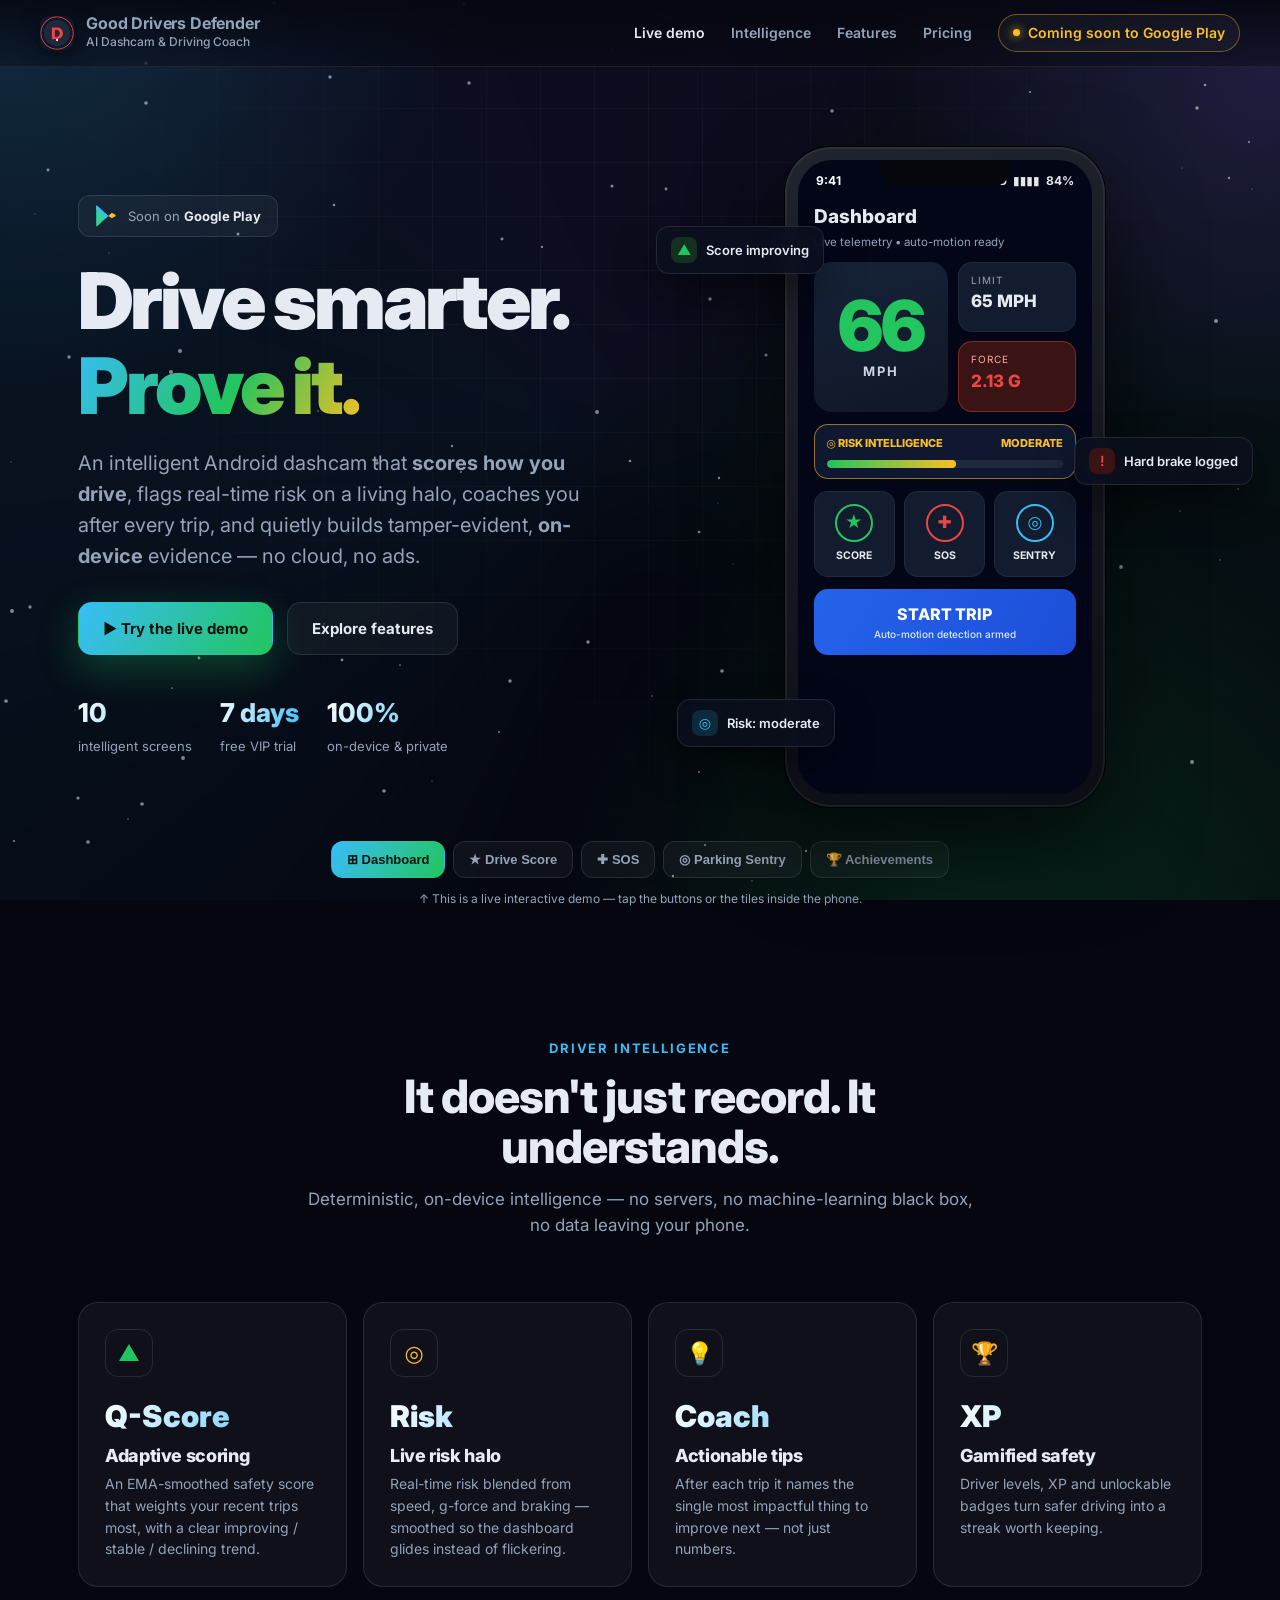
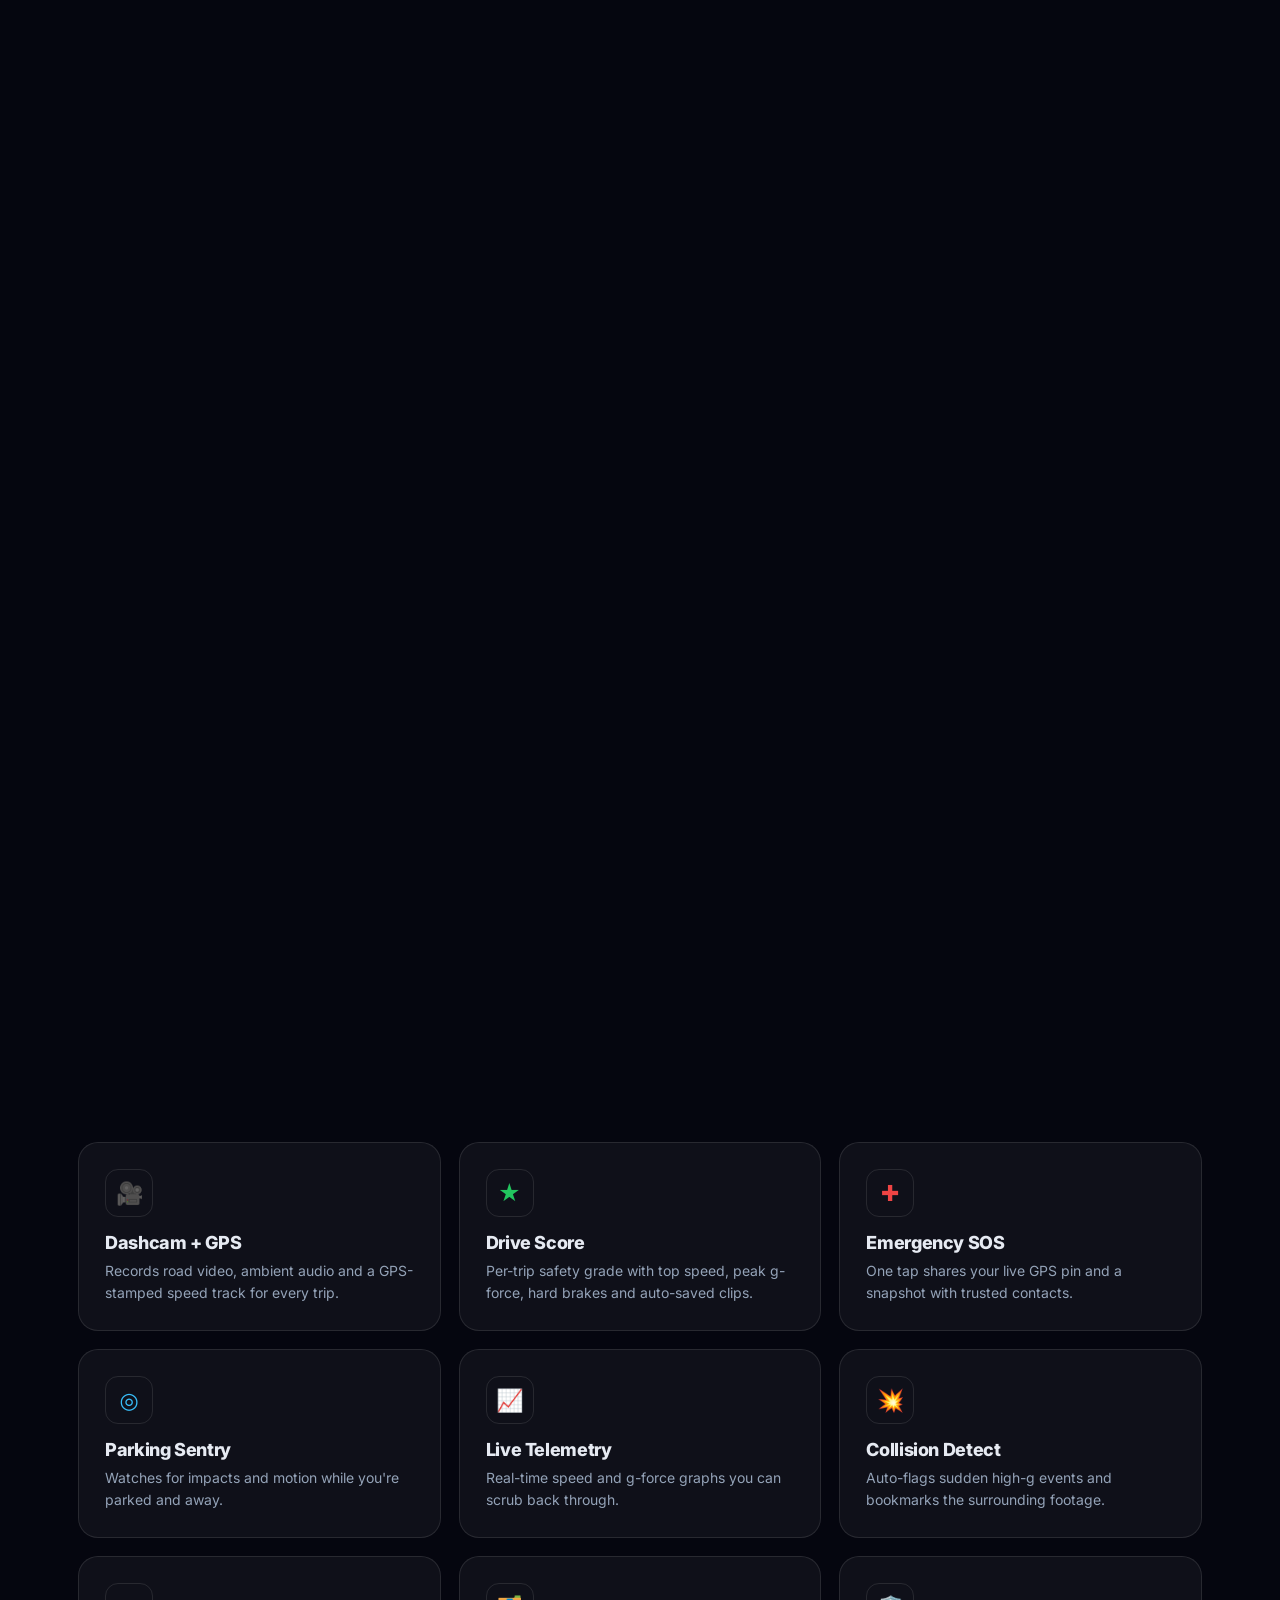
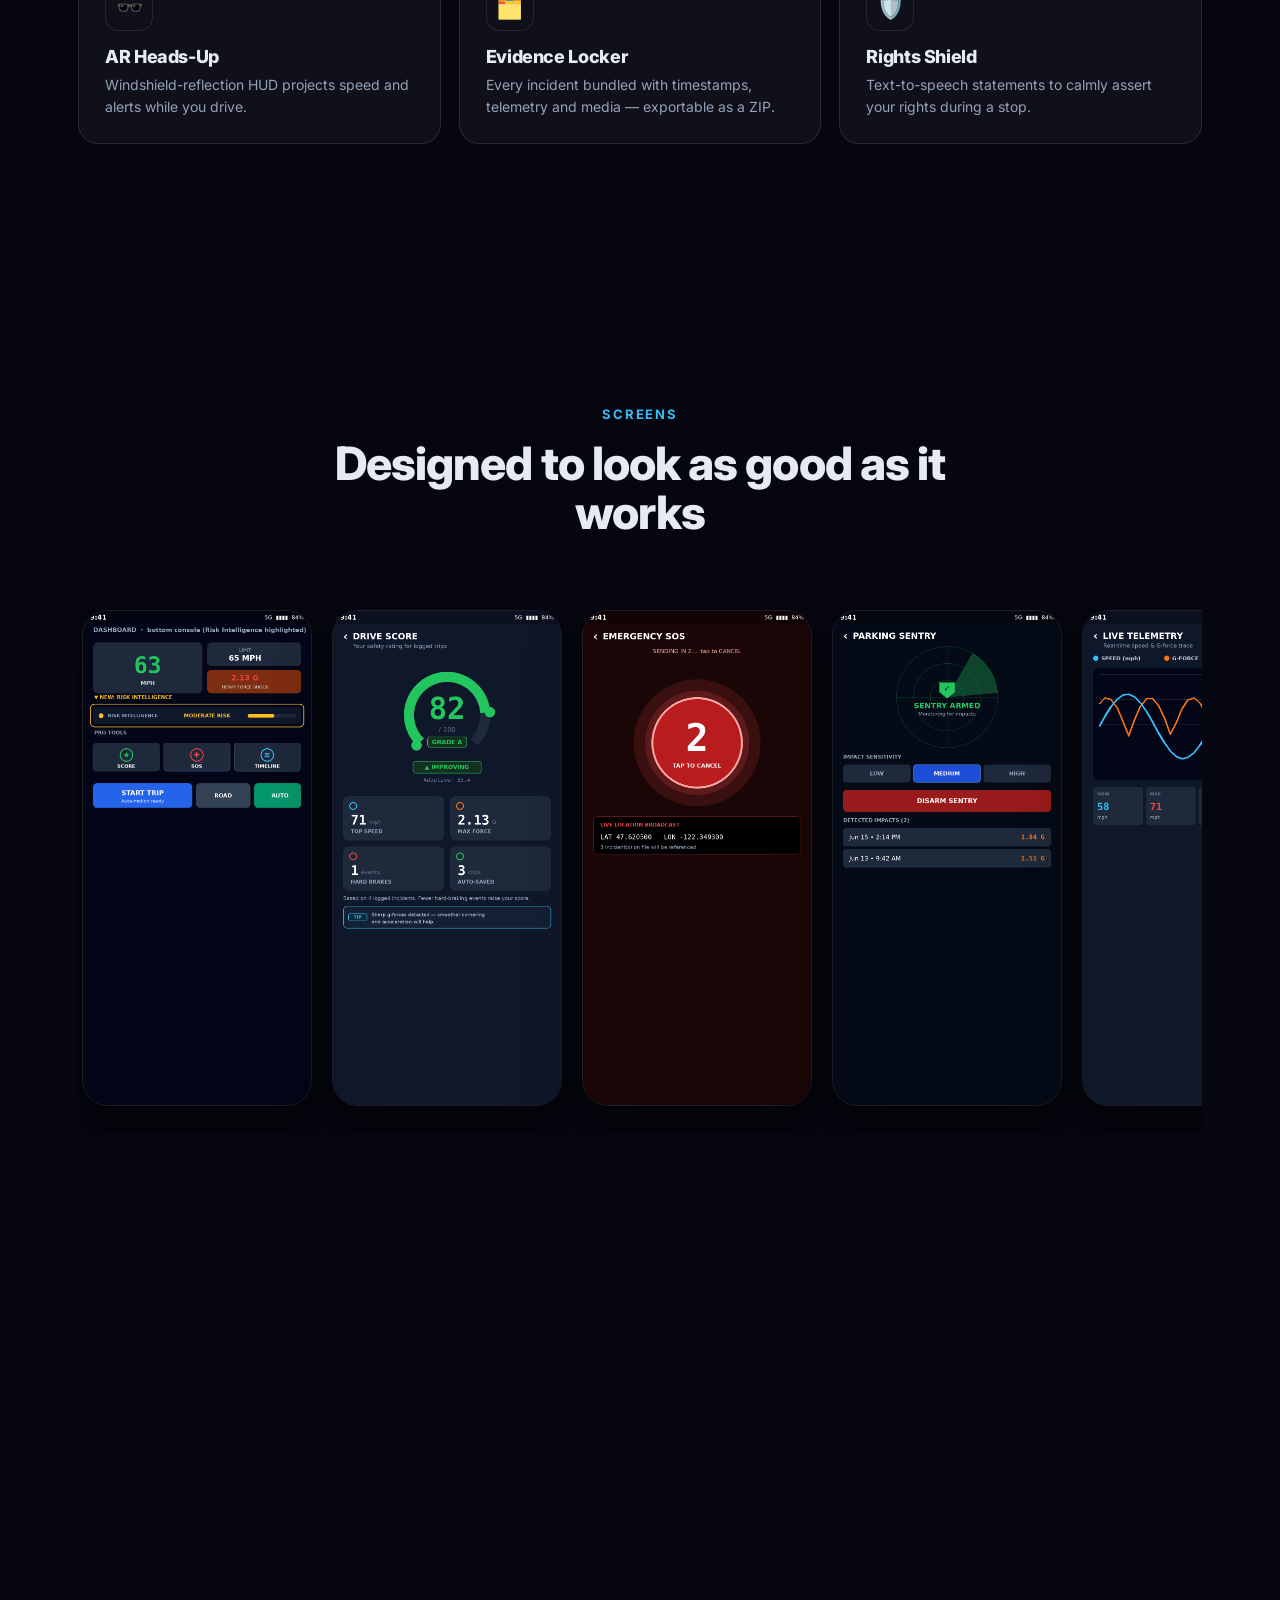
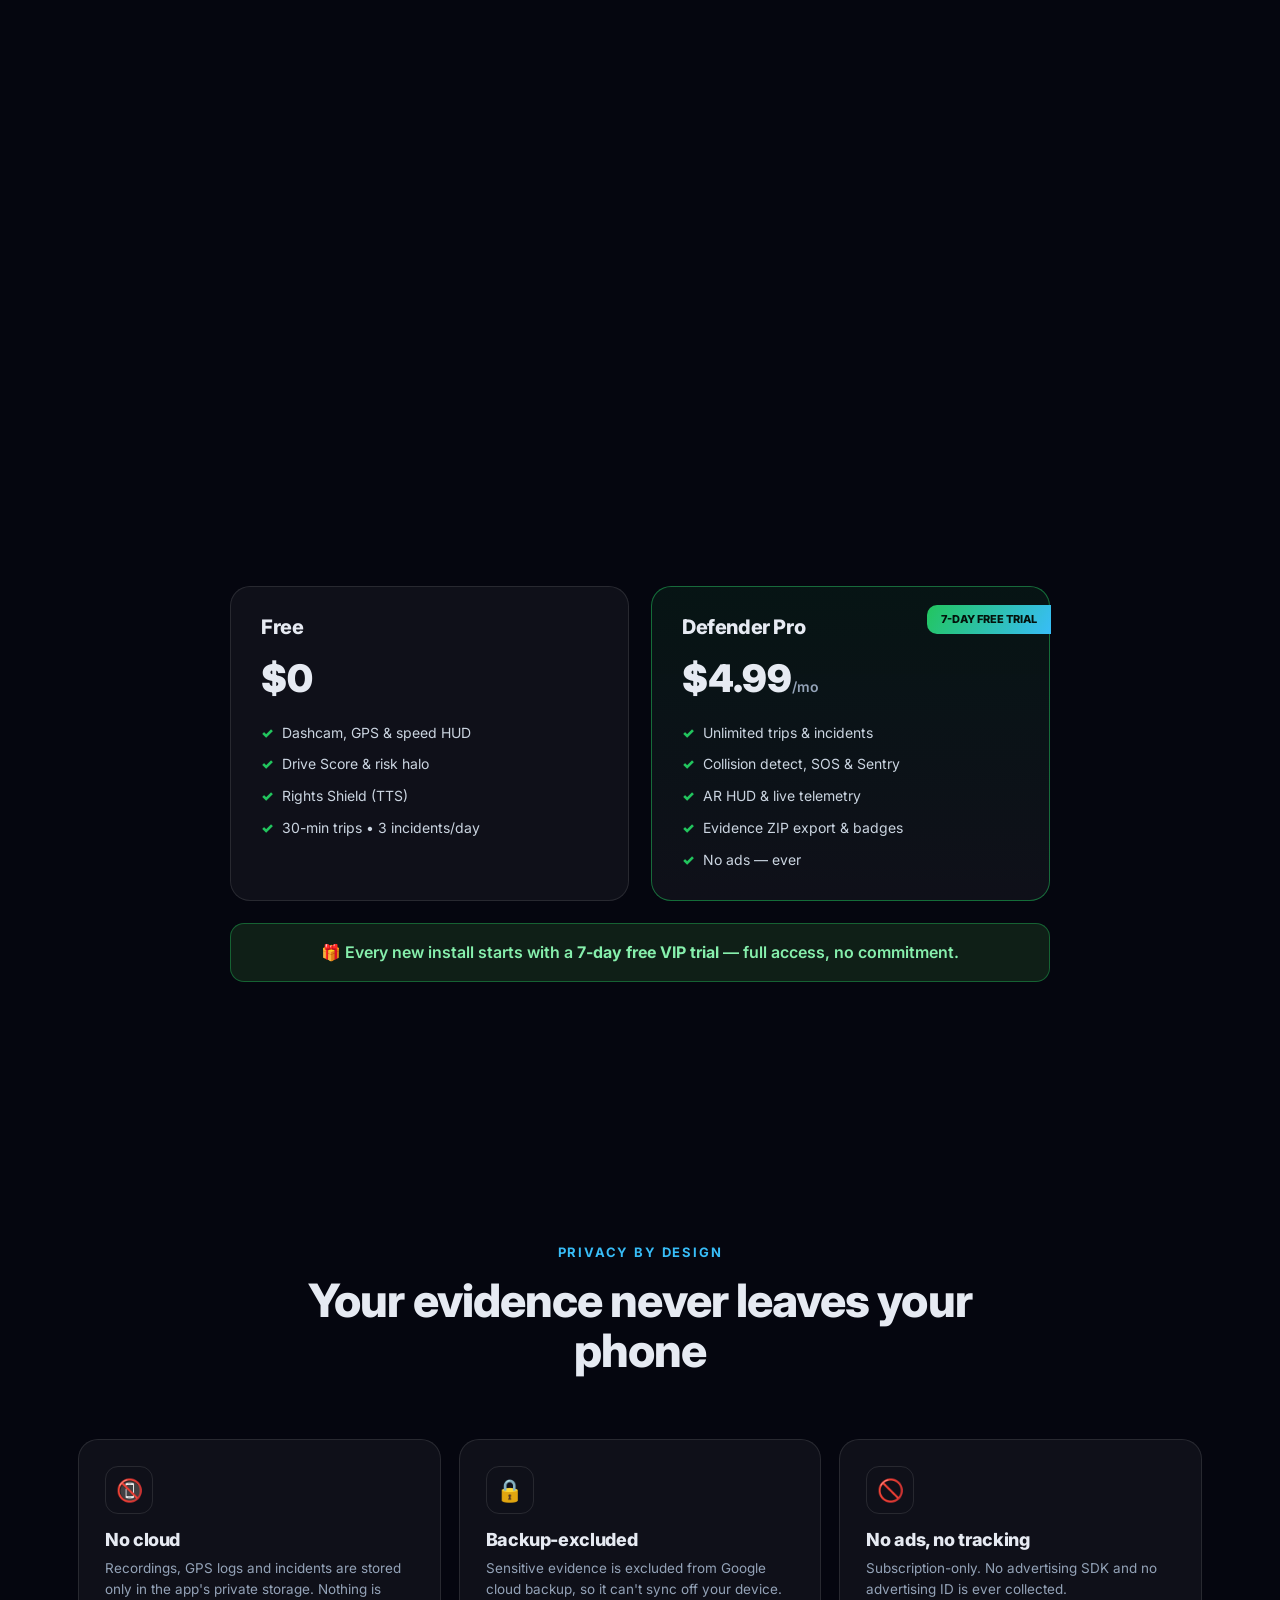
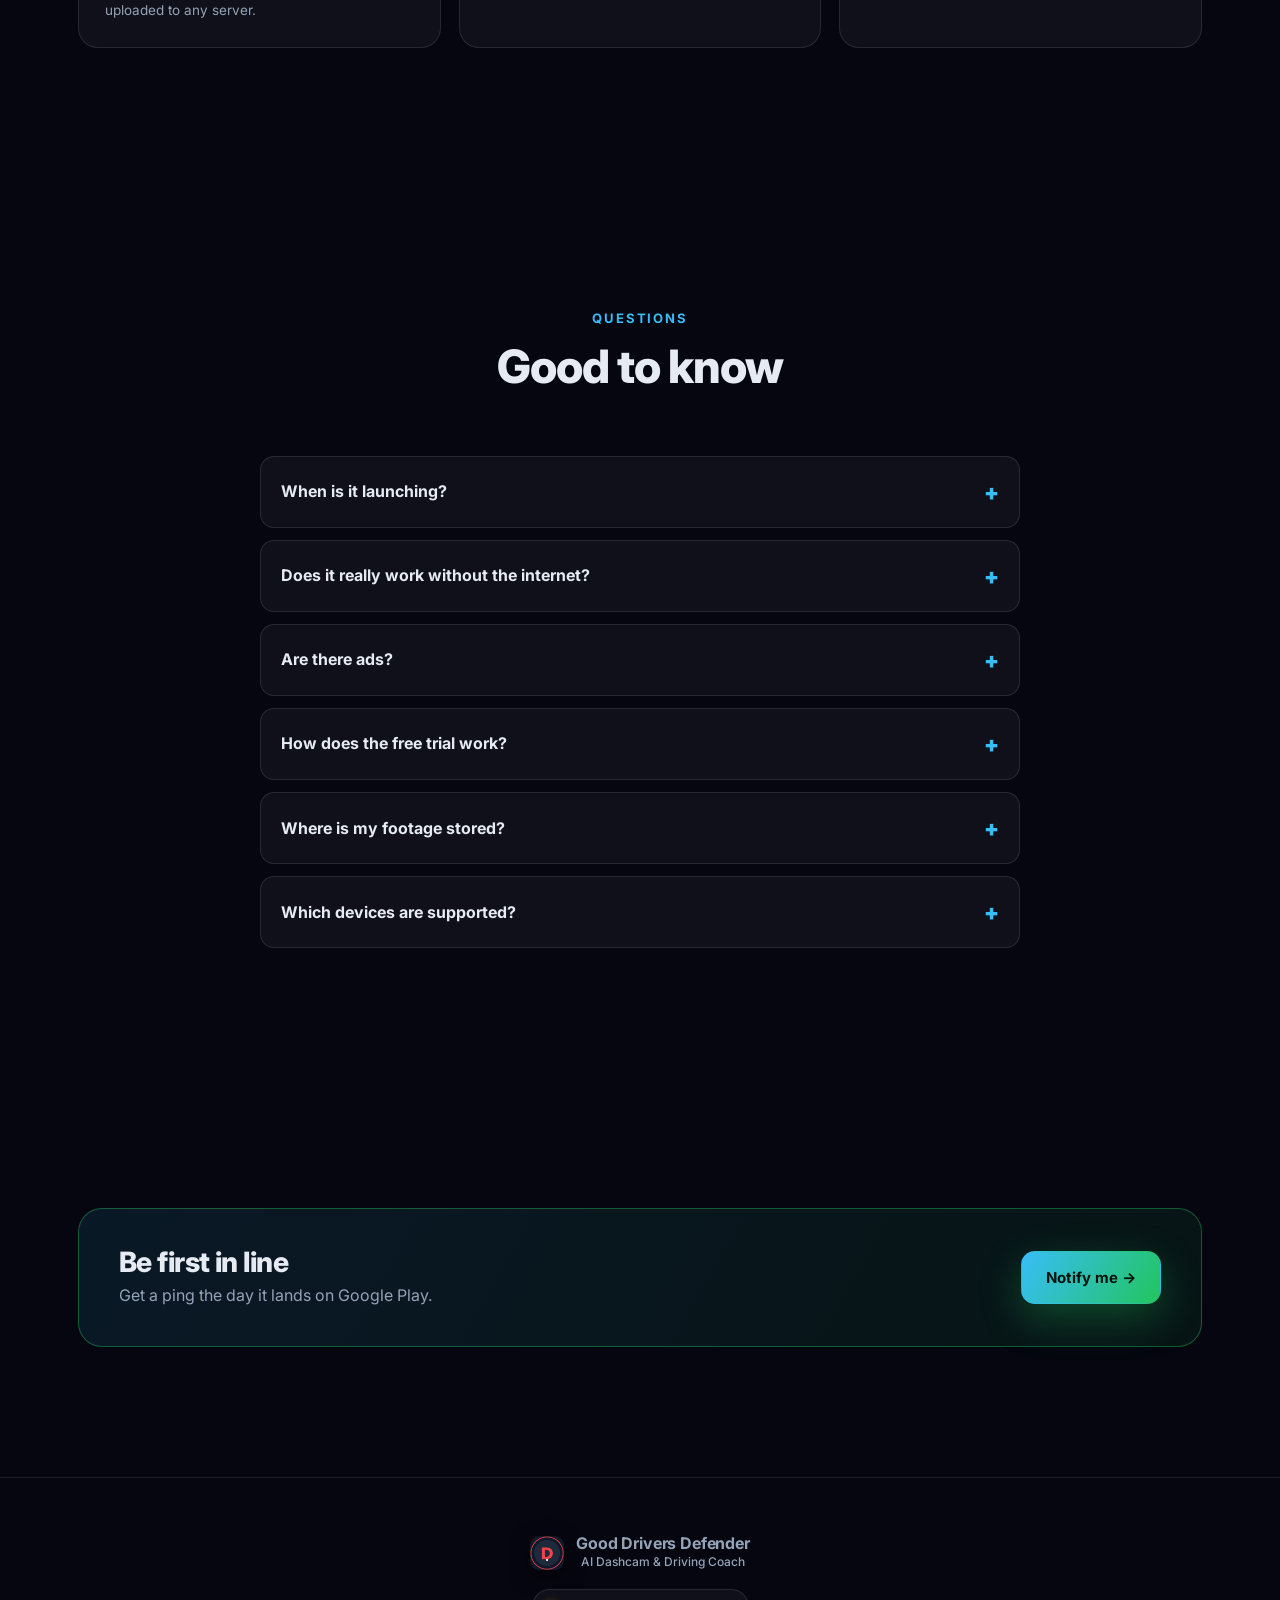
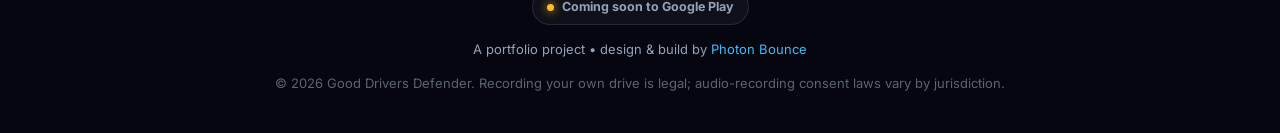
==== commit 2a572388: "feat(microsite): build out — sections, SEO/PWA, 404, .htaccess, deploy README Flesh out the presenta" ====
--- a/microsite/index.html
+++ b/microsite/index.html
@@ -10,12 +10,20 @@
 <meta property="og:image" content="assets/feature.png" />
 <meta name="theme-color" content="#05060f" />
 <link rel="icon" href="assets/icon.png" />
+<link rel="apple-touch-icon" href="assets/icon.png" />
+<link rel="manifest" href="site.webmanifest" />
+<meta name="twitter:card" content="summary_large_image" />
+<meta name="twitter:title" content="Good Drivers Defender — AI Dashcam & Driving Coach" />
+<meta name="twitter:description" content="Adaptive driving score, real-time risk intelligence, on-device evidence. Coming soon to Google Play." />
+<meta name="twitter:image" content="assets/feature.png" />
 <link rel="preconnect" href="https://fonts.googleapis.com" />
 <link rel="preconnect" href="https://fonts.gstatic.com" crossorigin />
 <link href="https://fonts.googleapis.com/css2?family=Inter:wght@400;500;600;700;800;900&family=JetBrains+Mono:wght@600;700&display=swap" rel="stylesheet" />
 <link rel="stylesheet" href="styles.css" />
 </head>
 <body>
+
+<div class="scroll-progress" id="progress"></div>
 
 <!-- animated parallax background -->
 <div class="bg-wrap">
@@ -196,6 +204,22 @@
   </div>
 </section>
 
+<!-- ===================== HOW IT WORKS ===================== -->
+<section id="how">
+  <div class="wrap">
+    <div class="section-head reveal">
+      <div class="eyebrow">How it works</div>
+      <h2>Protection in three taps</h2>
+      <p>No account, no setup wizard, no cloud. Mount your phone and drive.</p>
+    </div>
+    <div class="steps">
+      <div class="step reveal"><div class="step-n">1</div><h3>Start a trip</h3><p>Tap START TRIP — or let auto-motion detection arm recording the moment you pull away. Road video, audio, GPS and g-force begin logging instantly.</p></div>
+      <div class="step reveal"><div class="step-n">2</div><h3>Drive — it watches</h3><p>The risk halo reads speed, braking and cornering in real time. Tap LOG INCIDENT to bookmark a moment, or let collision detection flag hard impacts for you.</p></div>
+      <div class="step reveal"><div class="step-n">3</div><h3>Review &amp; export</h3><p>Get a Drive Score with coaching, browse your evidence locker, and export a timestamped ZIP bundle — all stored privately on your device.</p></div>
+    </div>
+  </div>
+</section>
+
 <!-- ===================== FEATURES ===================== -->
 <section id="features">
   <div class="wrap">
@@ -240,6 +264,31 @@
   </div></div>
 </section>
 
+<!-- ===================== BUILT WITH ===================== -->
+<section id="tech">
+  <div class="wrap">
+    <div class="section-head reveal">
+      <div class="eyebrow">Under the hood</div>
+      <h2>Engineered like a flagship</h2>
+      <p>100% native Android, modern stack, fully offline — a portfolio piece as much as a product.</p>
+    </div>
+    <div class="tech-grid reveal">
+      <span class="tech">Kotlin</span>
+      <span class="tech">Jetpack Compose</span>
+      <span class="tech">Material 3</span>
+      <span class="tech">CameraX</span>
+      <span class="tech">Room</span>
+      <span class="tech">Coroutines / Flow</span>
+      <span class="tech">Play Billing</span>
+      <span class="tech">Fused Location</span>
+      <span class="tech">MediaStore</span>
+      <span class="tech">Foreground Service</span>
+      <span class="tech">TTS / TalkBack</span>
+      <span class="tech">R8 · AAB</span>
+    </div>
+  </div>
+</section>
+
 <!-- ===================== PRICING ===================== -->
 <section id="pricing">
   <div class="wrap">
@@ -291,6 +340,37 @@
   </div>
 </section>
 
+<!-- ===================== FAQ ===================== -->
+<section id="faq">
+  <div class="wrap">
+    <div class="section-head reveal">
+      <div class="eyebrow">Questions</div>
+      <h2>Good to know</h2>
+    </div>
+    <div class="faq reveal">
+      <details><summary>When is it launching?</summary><p>It's in final pre-launch testing and coming soon to Google Play. This page is a preview of what's shipping.</p></details>
+      <details><summary>Does it really work without the internet?</summary><p>Yes. Recording, scoring, GPS logging and evidence storage are 100% on-device. The only network use is Google Play for the subscription.</p></details>
+      <details><summary>Are there ads?</summary><p>Never. The app is subscription-only with a generous free tier — no advertising SDK and no advertising ID.</p></details>
+      <details><summary>How does the free trial work?</summary><p>Every new install gets full VIP/Pro access free for 7 days. After that you keep a capable free tier, or subscribe to stay VIP.</p></details>
+      <details><summary>Where is my footage stored?</summary><p>In the app's private storage on your device, and excluded from Google cloud backup. Nothing is uploaded to us.</p></details>
+      <details><summary>Which devices are supported?</summary><p>Android phones (Android 8.0 and up). A mount with a clear view of the road works best.</p></details>
+    </div>
+  </div>
+</section>
+
+<!-- ===================== NOTIFY BAND ===================== -->
+<section id="notify">
+  <div class="wrap">
+    <div class="notify-band reveal">
+      <div>
+        <h2>Be first in line</h2>
+        <p>Get a ping the day it lands on Google Play.</p>
+      </div>
+      <a class="btn btn-primary" href="mailto:hello@photon-bounce.com?subject=Notify%20me%20%E2%80%94%20Good%20Drivers%20Defender">Notify me →</a>
+    </div>
+  </div>
+</section>
+
 <!-- ===================== FOOTER ===================== -->
 <footer>
   <div class="wrap">
--- a/microsite/styles.css
+++ b/microsite/styles.css
@@ -325,6 +325,42 @@
 
 @keyframes pulse { 0%,100%{ transform:scale(1); opacity:1;} 50%{ transform:scale(1.5); opacity:.5;} }
 
+/* ---------- scroll progress bar ---------- */
+.scroll-progress {
+  position: fixed; top: 0; left: 0; height: 3px; width: 0; z-index: 60;
+  background: linear-gradient(90deg, var(--cyan), var(--green), var(--amber));
+  box-shadow: 0 0 12px rgba(56,189,248,.6); transition: width .1s linear;
+}
+.nav-links a.active { color: var(--text); }
+
+/* ---------- how it works ---------- */
+.steps { display: grid; grid-template-columns: repeat(3,1fr); gap: 18px; }
+@media (max-width: 820px){ .steps { grid-template-columns: 1fr; } }
+.step { position: relative; padding: 28px 24px; border-radius: var(--radius); background: var(--panel); border: 1px solid var(--stroke); overflow: hidden; }
+.step::after { content:""; position:absolute; right:-30px; top:-30px; width:120px; height:120px; border-radius:50%; background: radial-gradient(circle, rgba(56,189,248,.12), transparent 70%); }
+.step-n { width: 46px; height: 46px; border-radius: 13px; display: grid; place-items: center; font-weight: 900; font-size: 20px; margin-bottom: 14px; color: #04130c; background: linear-gradient(120deg, var(--cyan), var(--green)); }
+.step h3 { font-size: 18px; margin-bottom: 8px; }
+.step p { color: var(--muted); font-size: 14px; }
+
+/* ---------- tech chips ---------- */
+.tech-grid { display: flex; flex-wrap: wrap; gap: 12px; justify-content: center; }
+.tech { padding: 11px 18px; border-radius: 999px; border: 1px solid var(--stroke); background: var(--panel); font-weight: 700; font-size: 14px; color: #cbd5e1; transition: transform .2s, border-color .2s, color .2s; }
+.tech:hover { transform: translateY(-3px); border-color: rgba(56,189,248,.5); color: #fff; }
+
+/* ---------- faq ---------- */
+.faq { max-width: 760px; margin: 0 auto; display: grid; gap: 12px; }
+.faq details { border: 1px solid var(--stroke); border-radius: 14px; background: var(--panel); overflow: hidden; }
+.faq summary { cursor: pointer; padding: 18px 20px; font-weight: 700; font-size: 16px; list-style: none; display: flex; justify-content: space-between; align-items: center; gap: 16px; }
+.faq summary::-webkit-details-marker { display: none; }
+.faq summary::after { content: "+"; color: var(--cyan); font-weight: 900; font-size: 22px; transition: transform .2s; }
+.faq details[open] summary::after { transform: rotate(45deg); }
+.faq details p { padding: 0 20px 18px; color: var(--muted); font-size: 14.5px; }
+
+/* ---------- notify band ---------- */
+.notify-band { display: flex; align-items: center; justify-content: space-between; gap: 24px; flex-wrap: wrap; padding: 38px 40px; border-radius: 24px; border: 1px solid rgba(34,197,94,.4); background: linear-gradient(120deg, rgba(56,189,248,.10), rgba(34,197,94,.08)); }
+.notify-band h2 { font-size: 28px; }
+.notify-band p { color: var(--muted); margin-top: 6px; }
+
 @media (prefers-reduced-motion: reduce) {
   * { animation: none !important; transition: none !important; }
   .reveal { opacity:1; transform:none; }
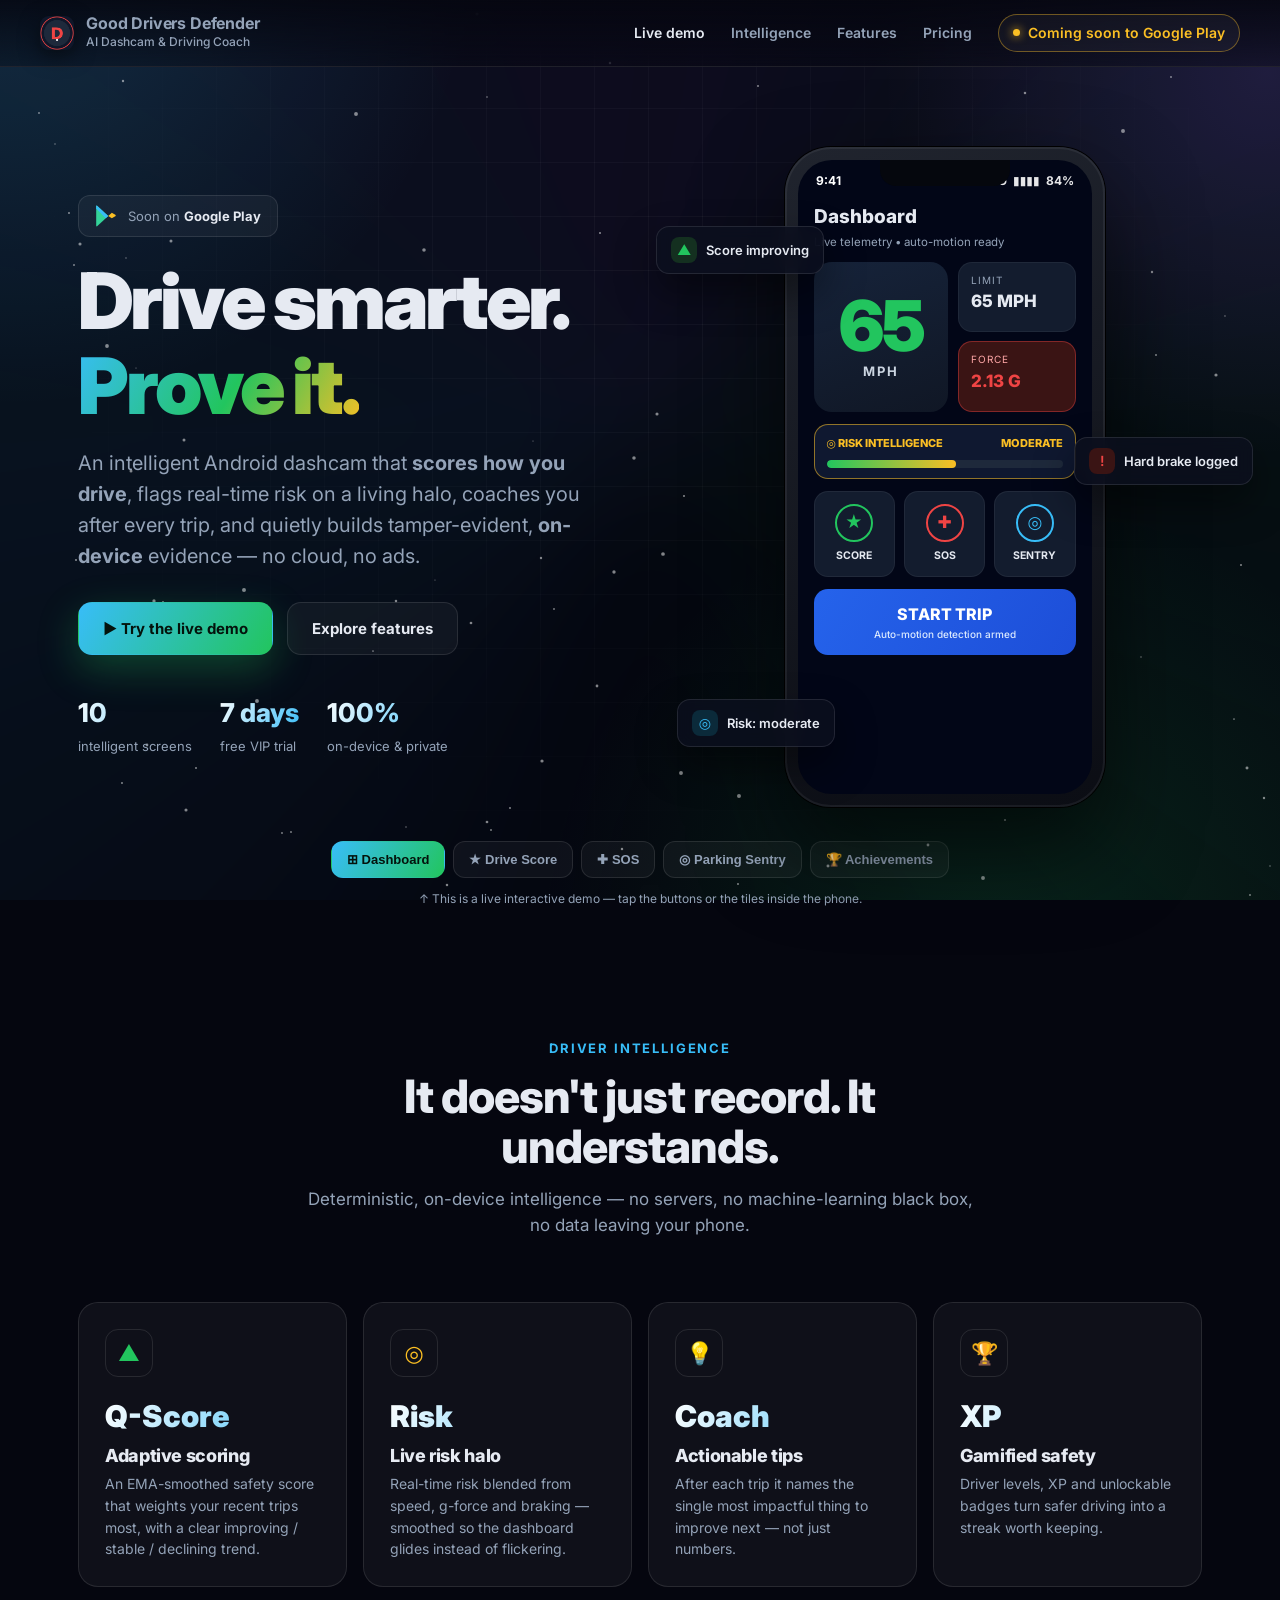
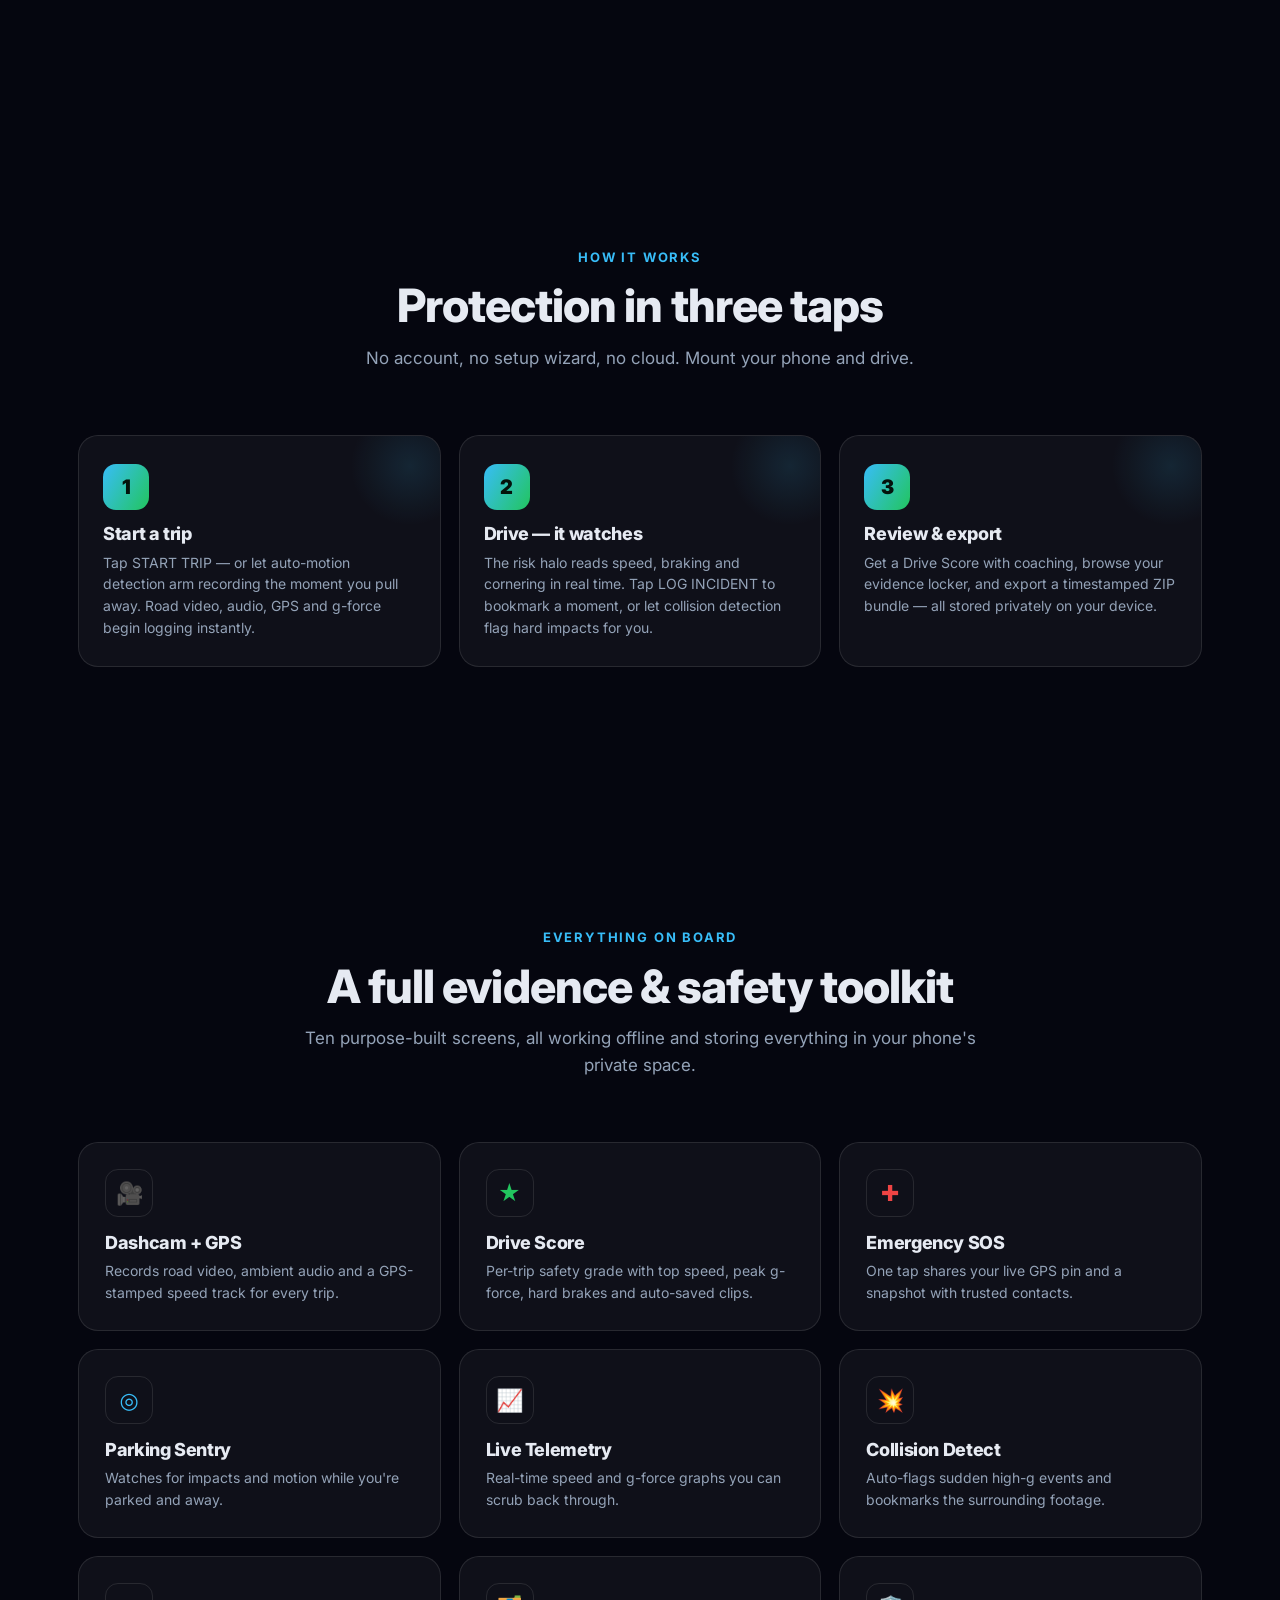
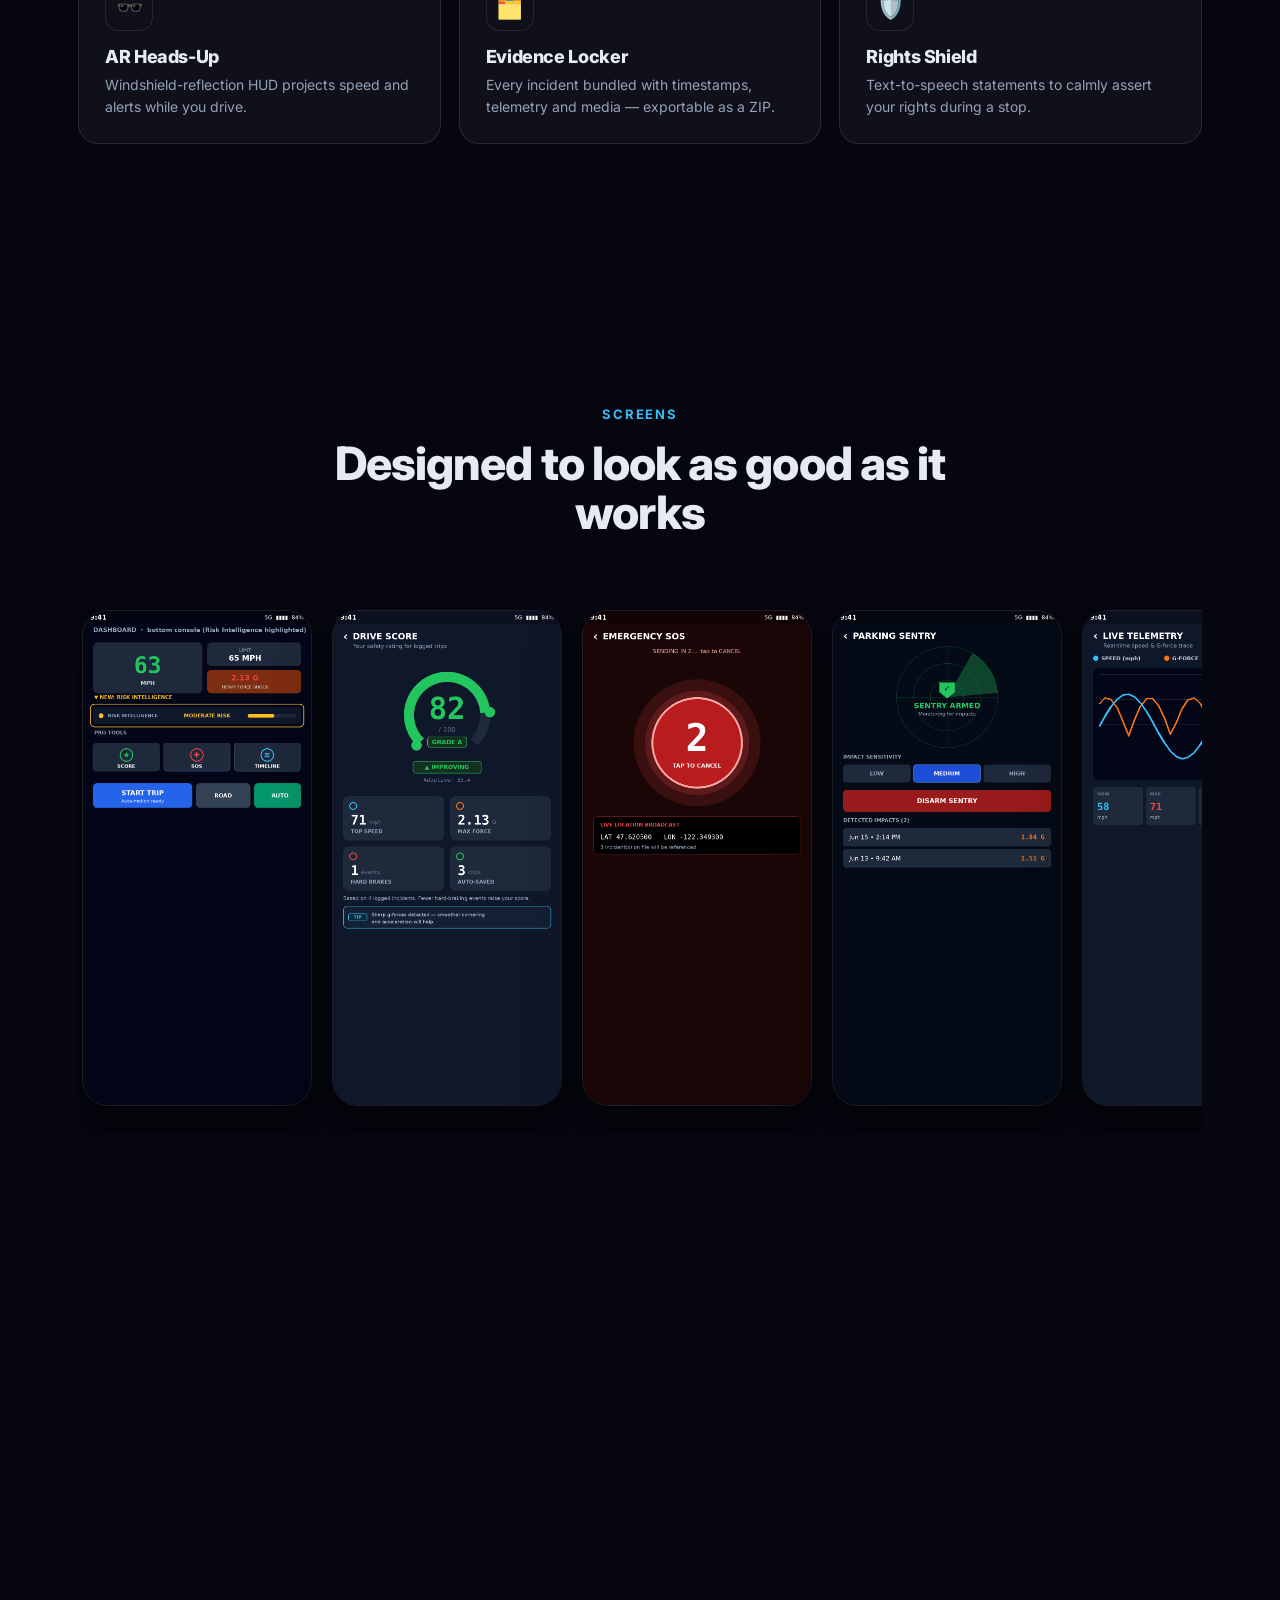
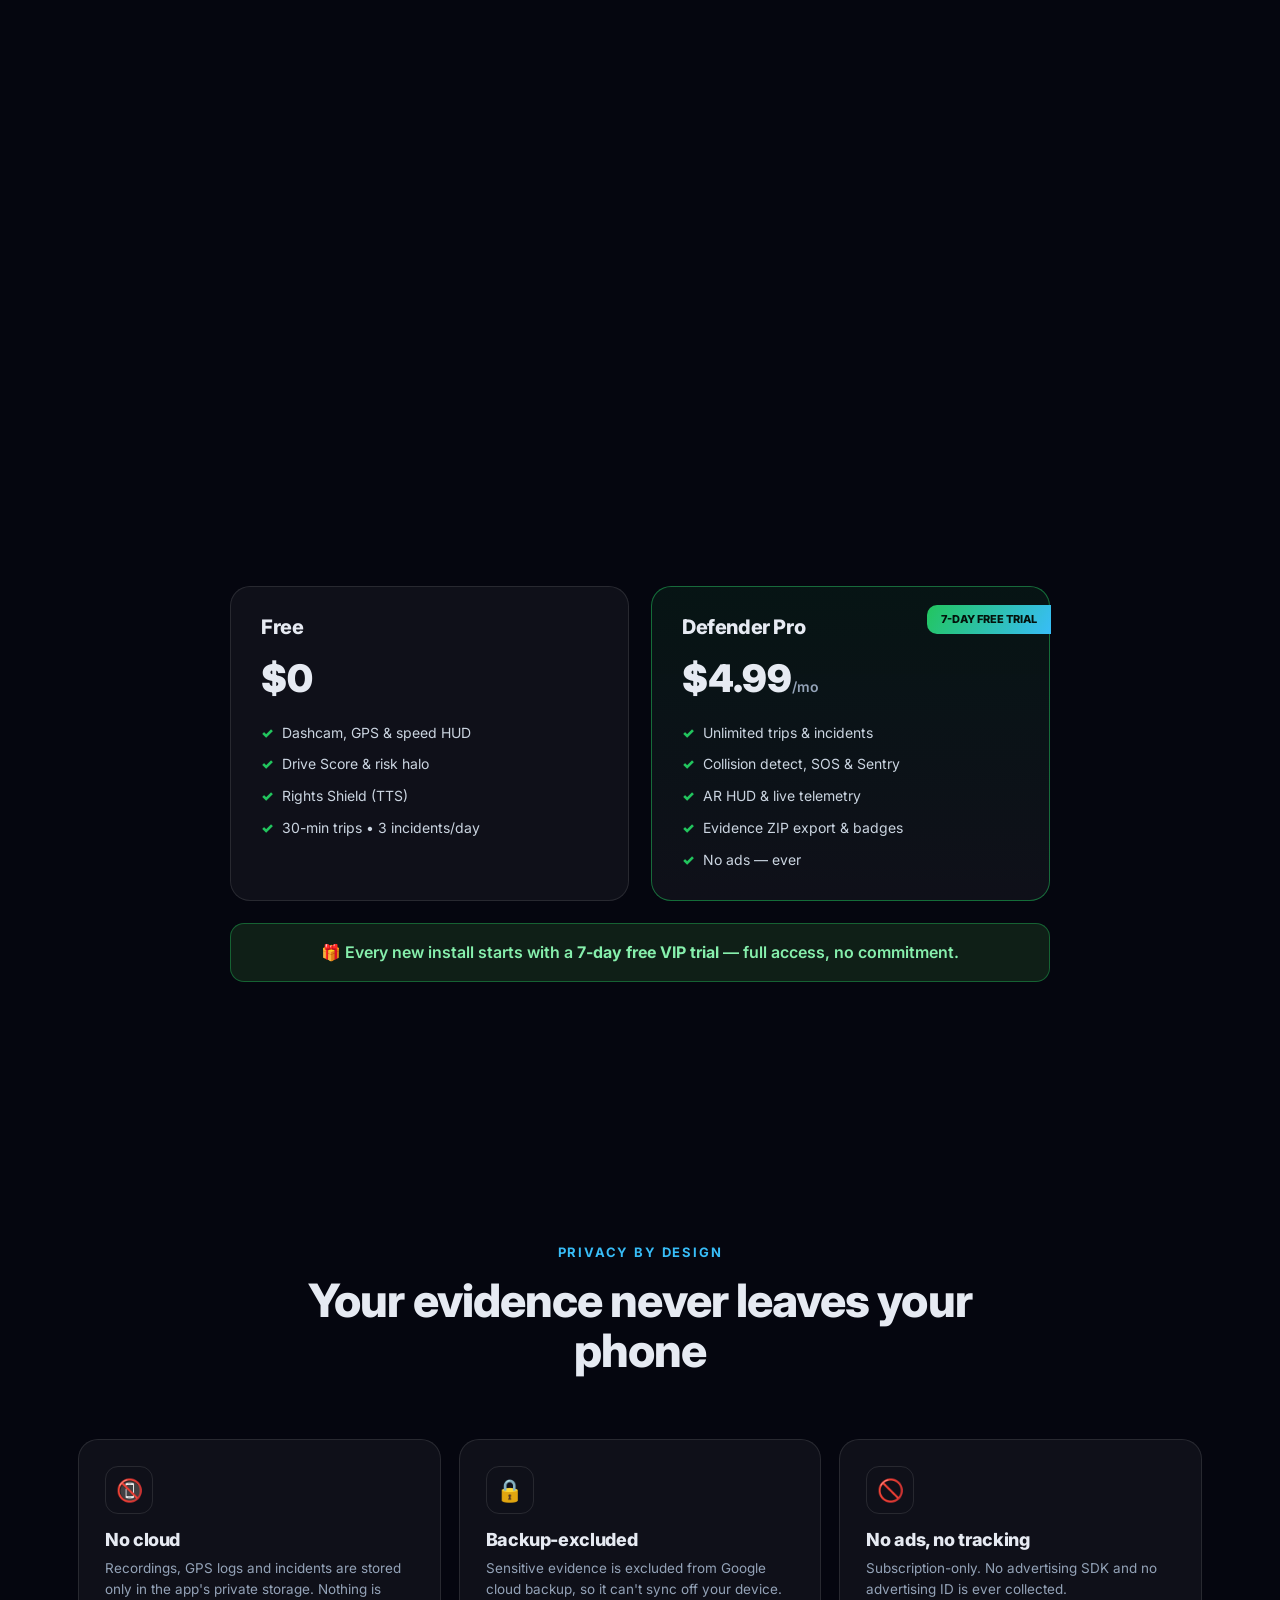
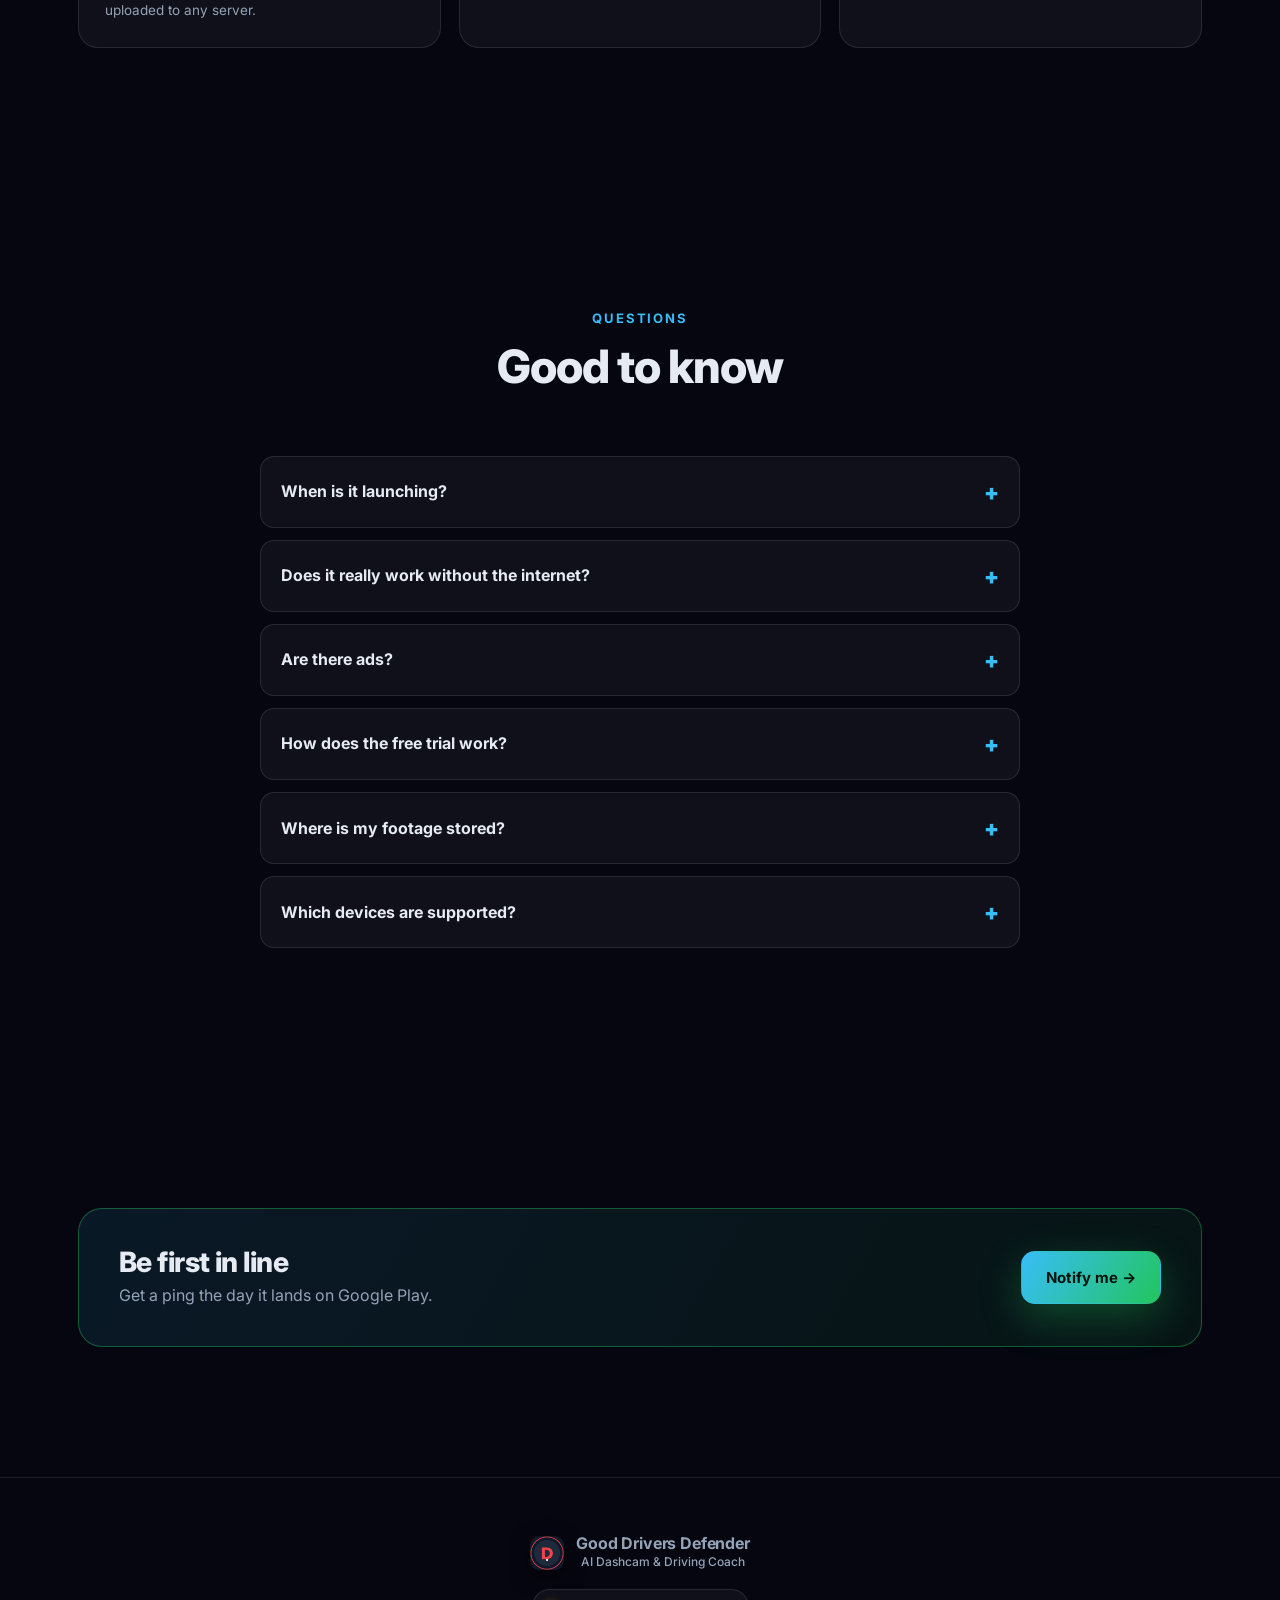
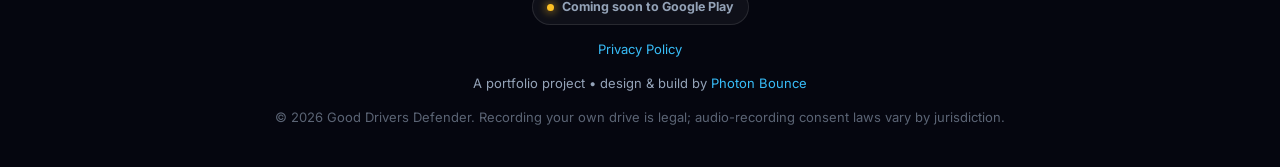
==== commit 0688425c: "fix(pages): bundle privacy policy into microsite; make Pages manual-only GitHub Pages can't deploy h" ====
--- a/microsite/index.html
+++ b/microsite/index.html
@@ -376,6 +376,7 @@
   <div class="wrap">
     <a class="brand" href="#top"><img src="assets/icon.png" alt="" /><span><b>Good Drivers Defender</b><span>AI Dashcam &amp; Driving Coach</span></span></a>
     <div style="margin-top:18px"><a class="pill" href="#pricing"><span class="dot"></span>Coming soon to Google Play</a></div>
+    <p class="made"><a class="link" href="privacy.html">Privacy Policy</a></p>
     <p class="made">A portfolio project • design &amp; build by <a class="link" href="https://photon-bounce.com">Photon Bounce</a></p>
     <p class="made" style="opacity:.6">© <span id="yr"></span> Good Drivers Defender. Recording your own drive is legal; audio-recording consent laws vary by jurisdiction.</p>
   </div>
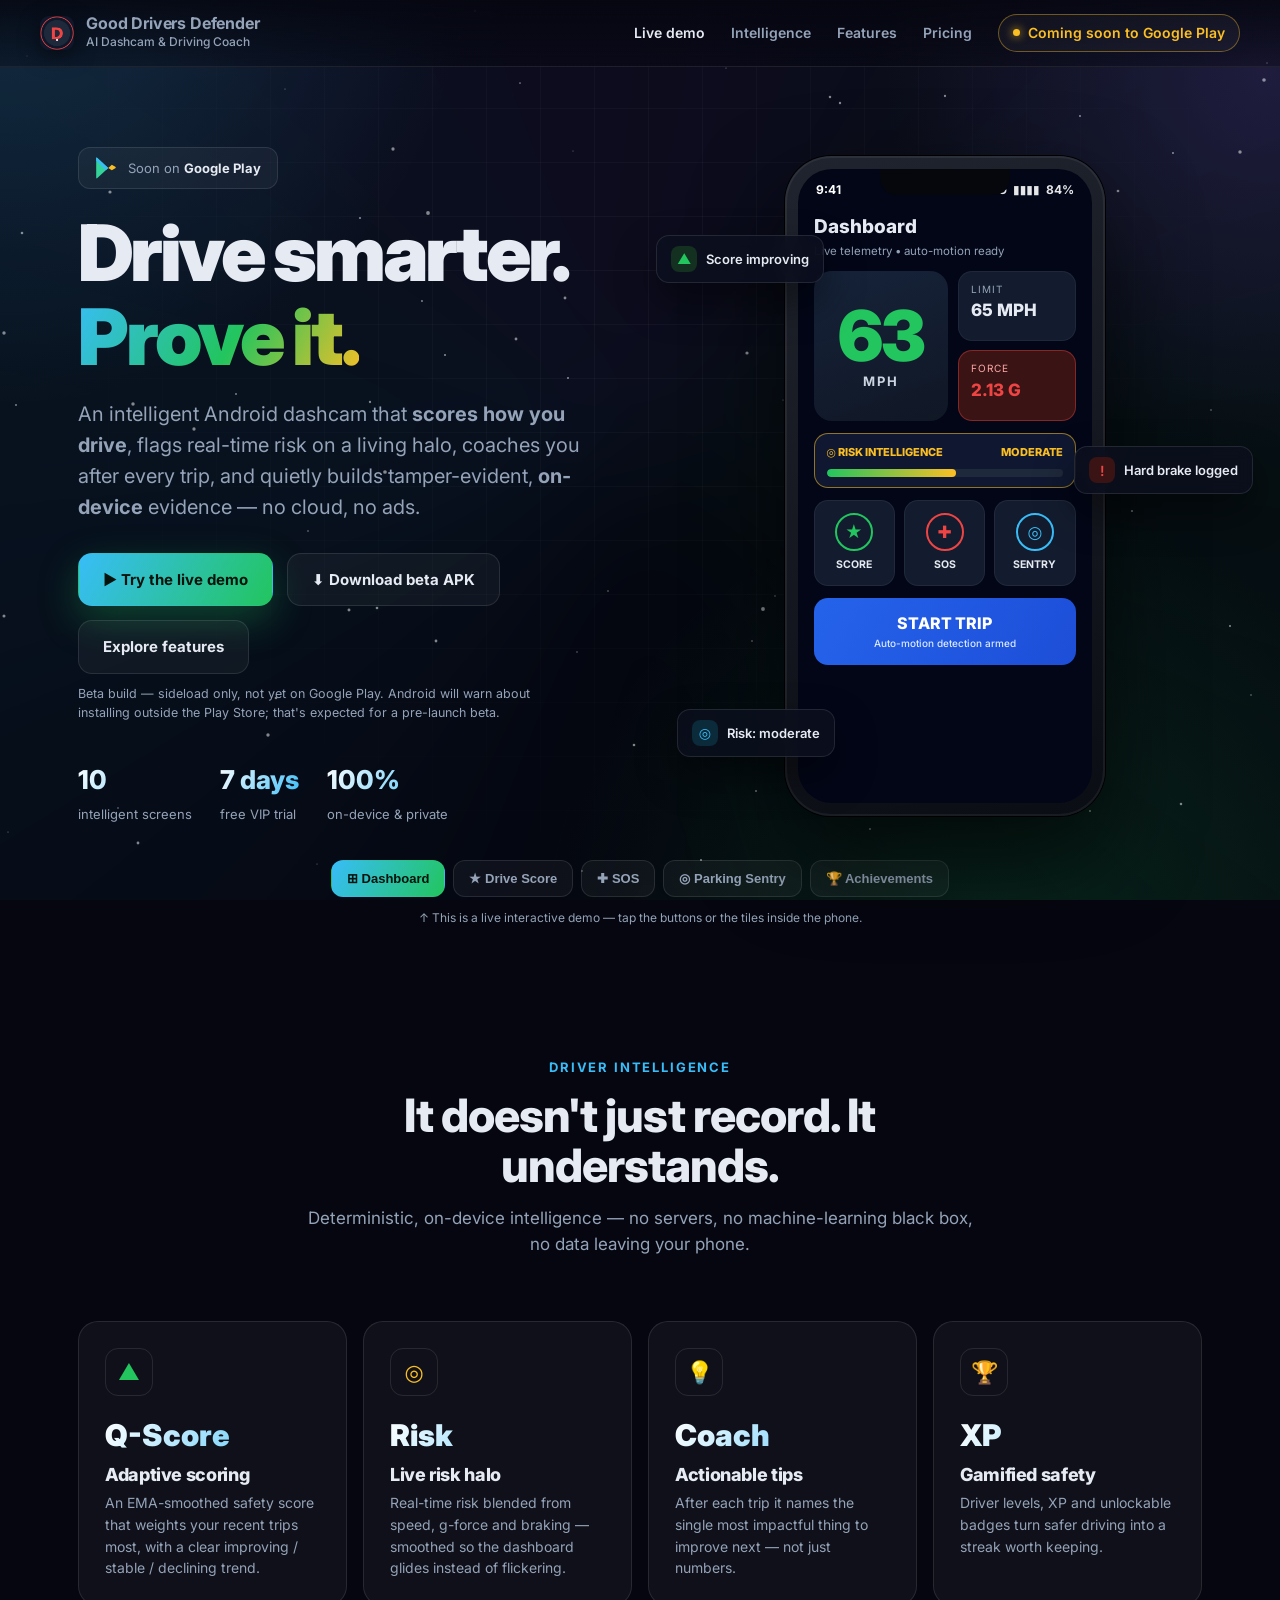
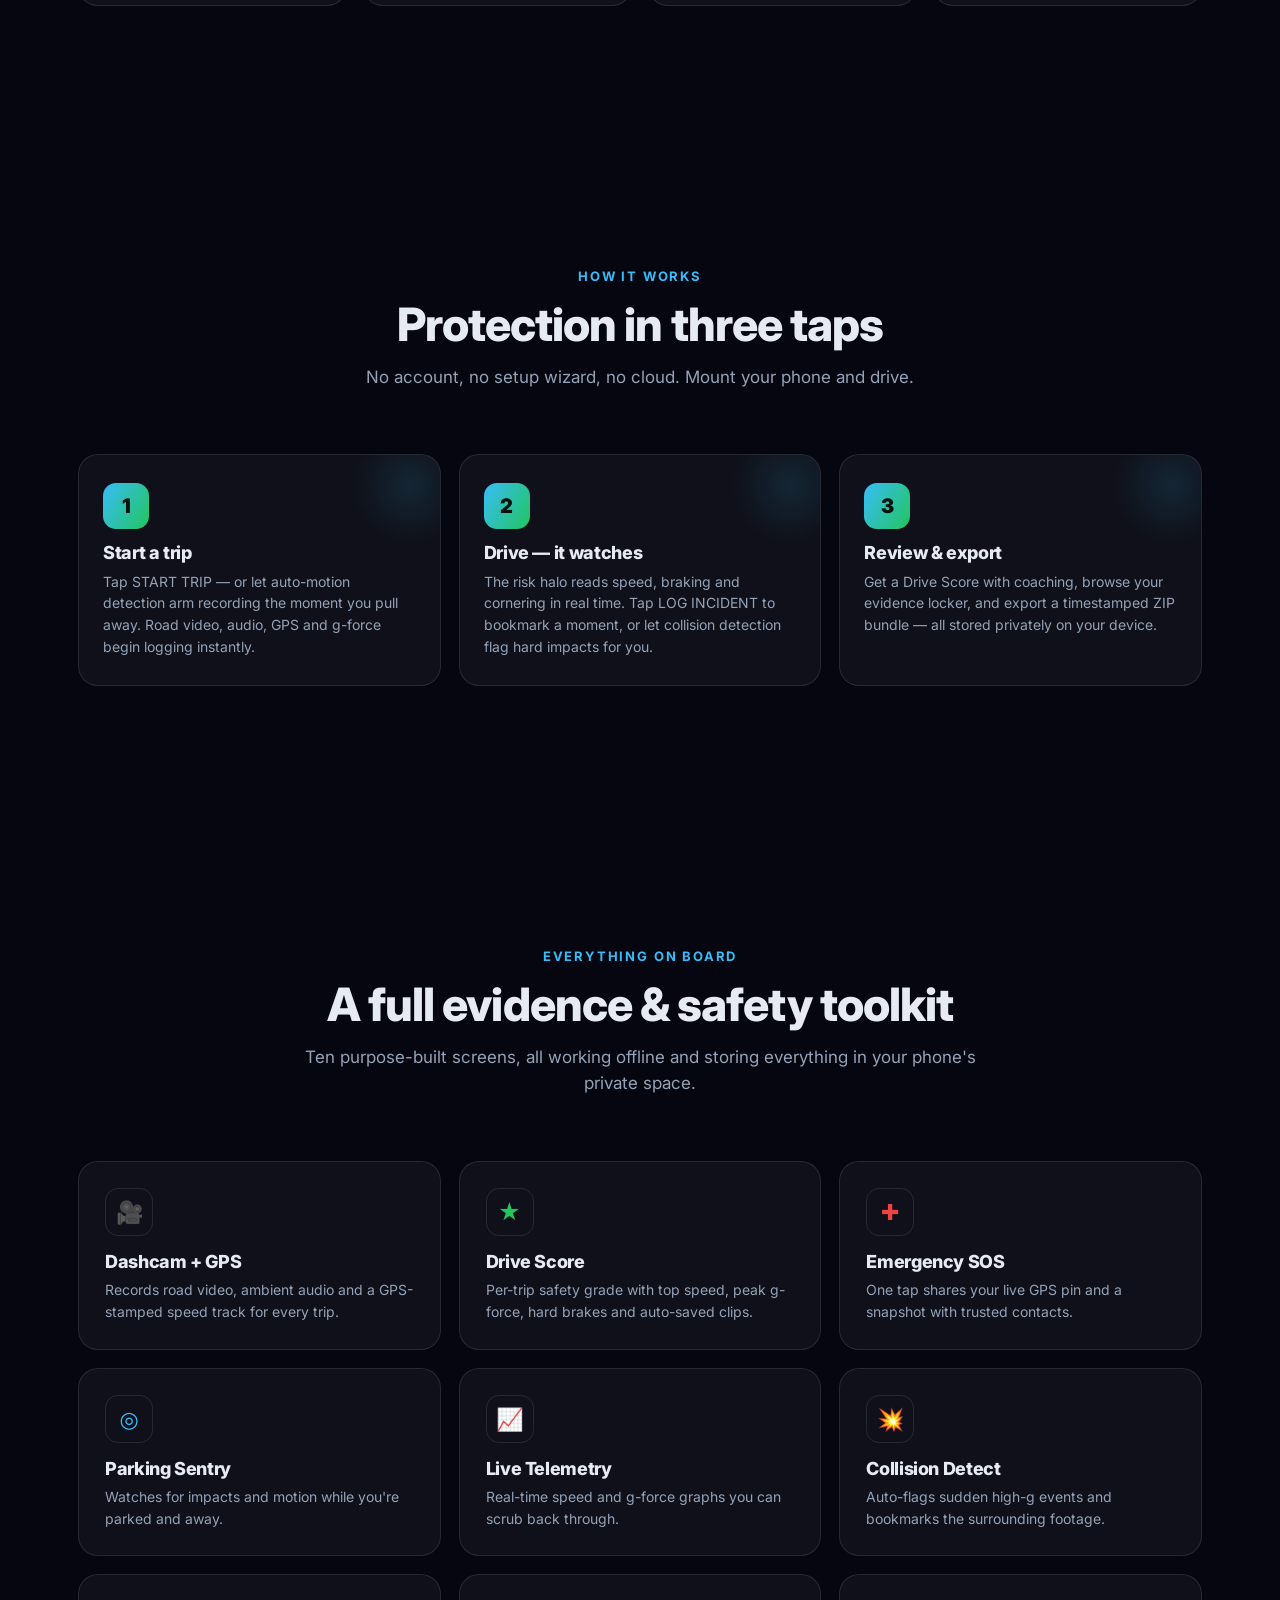
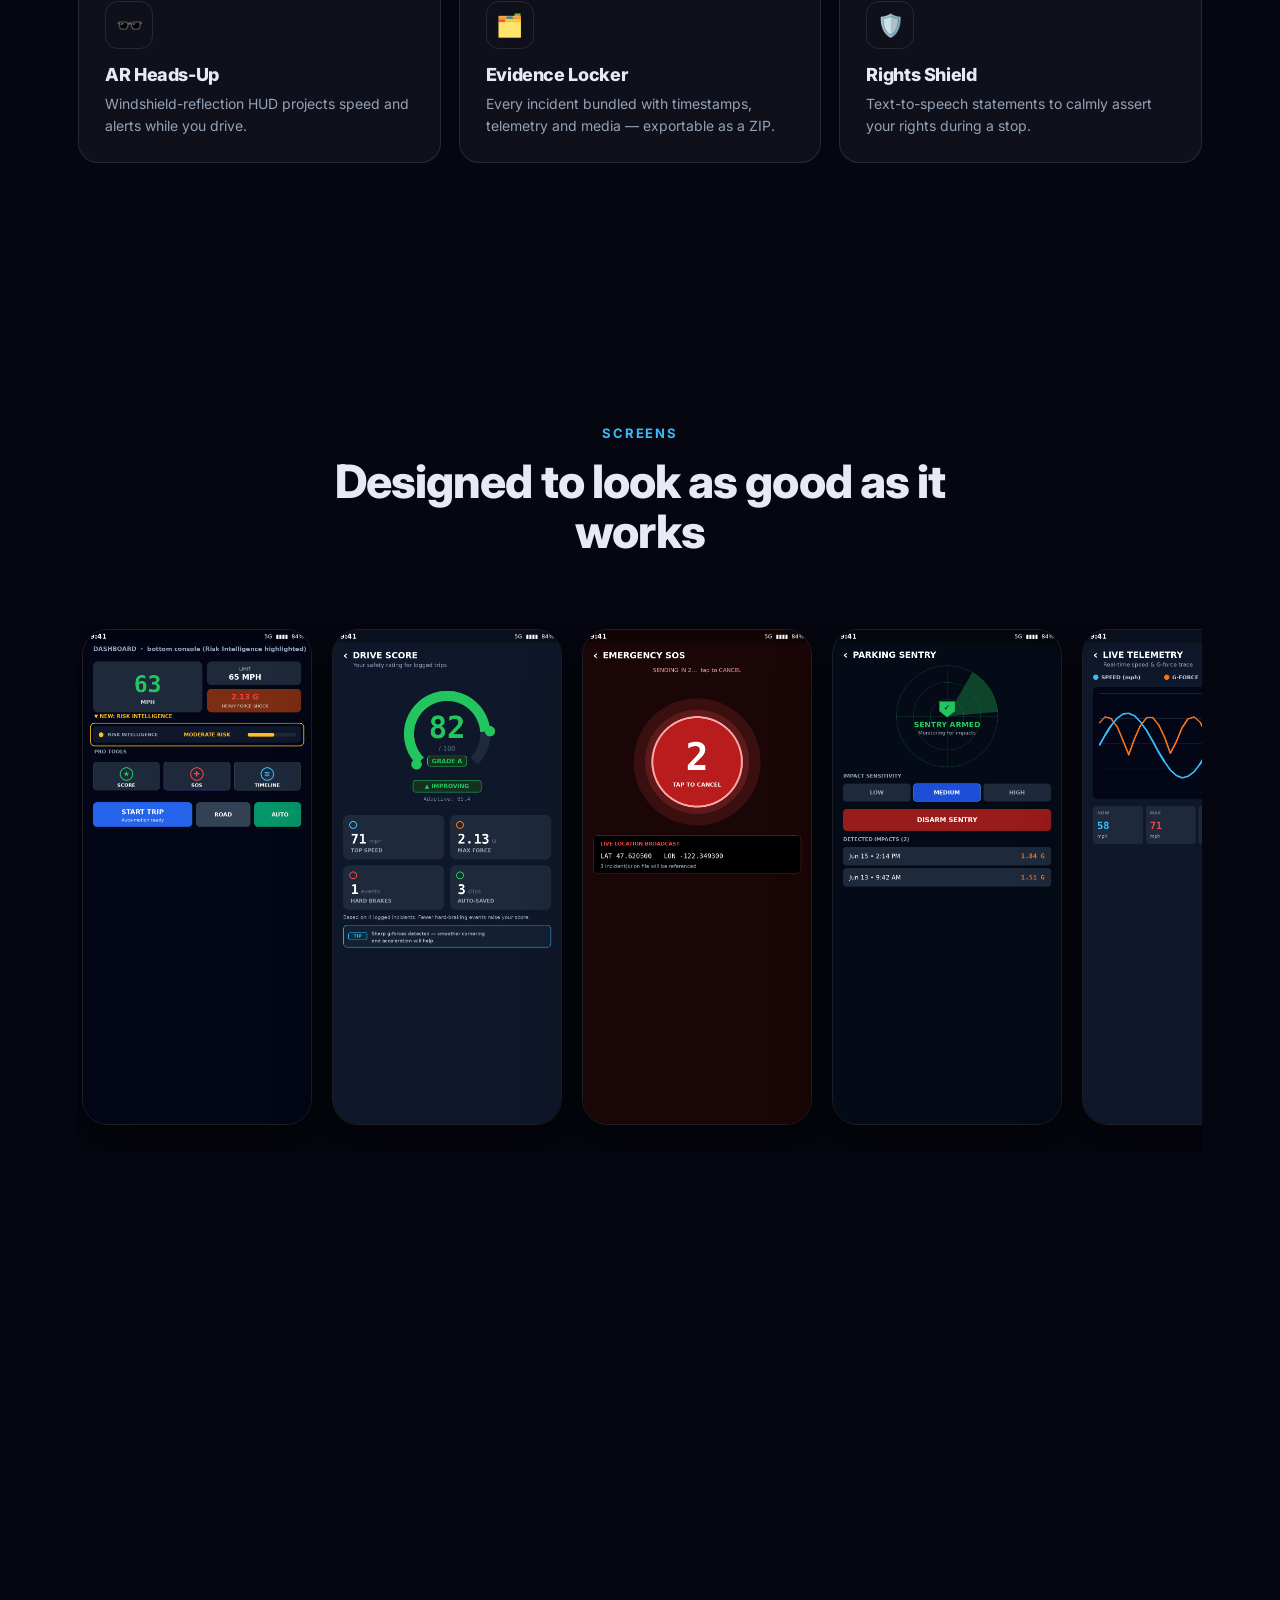
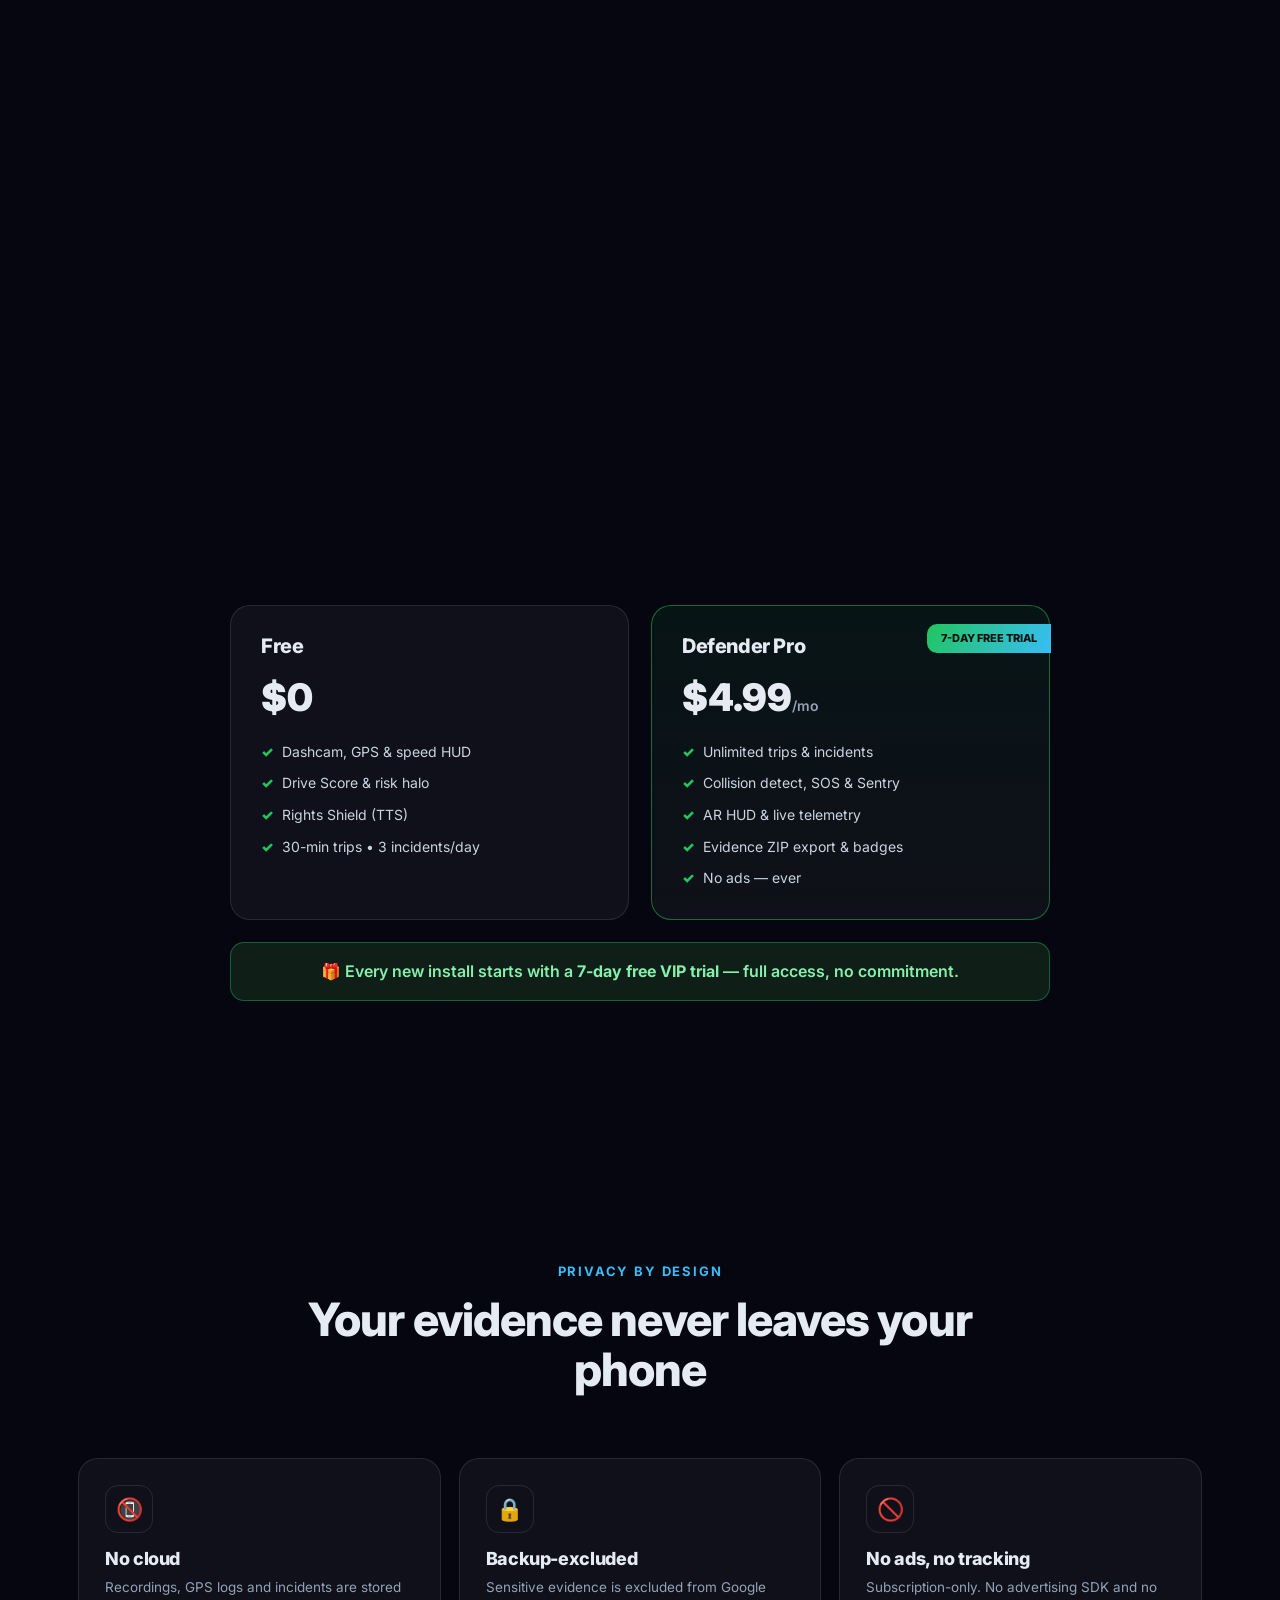
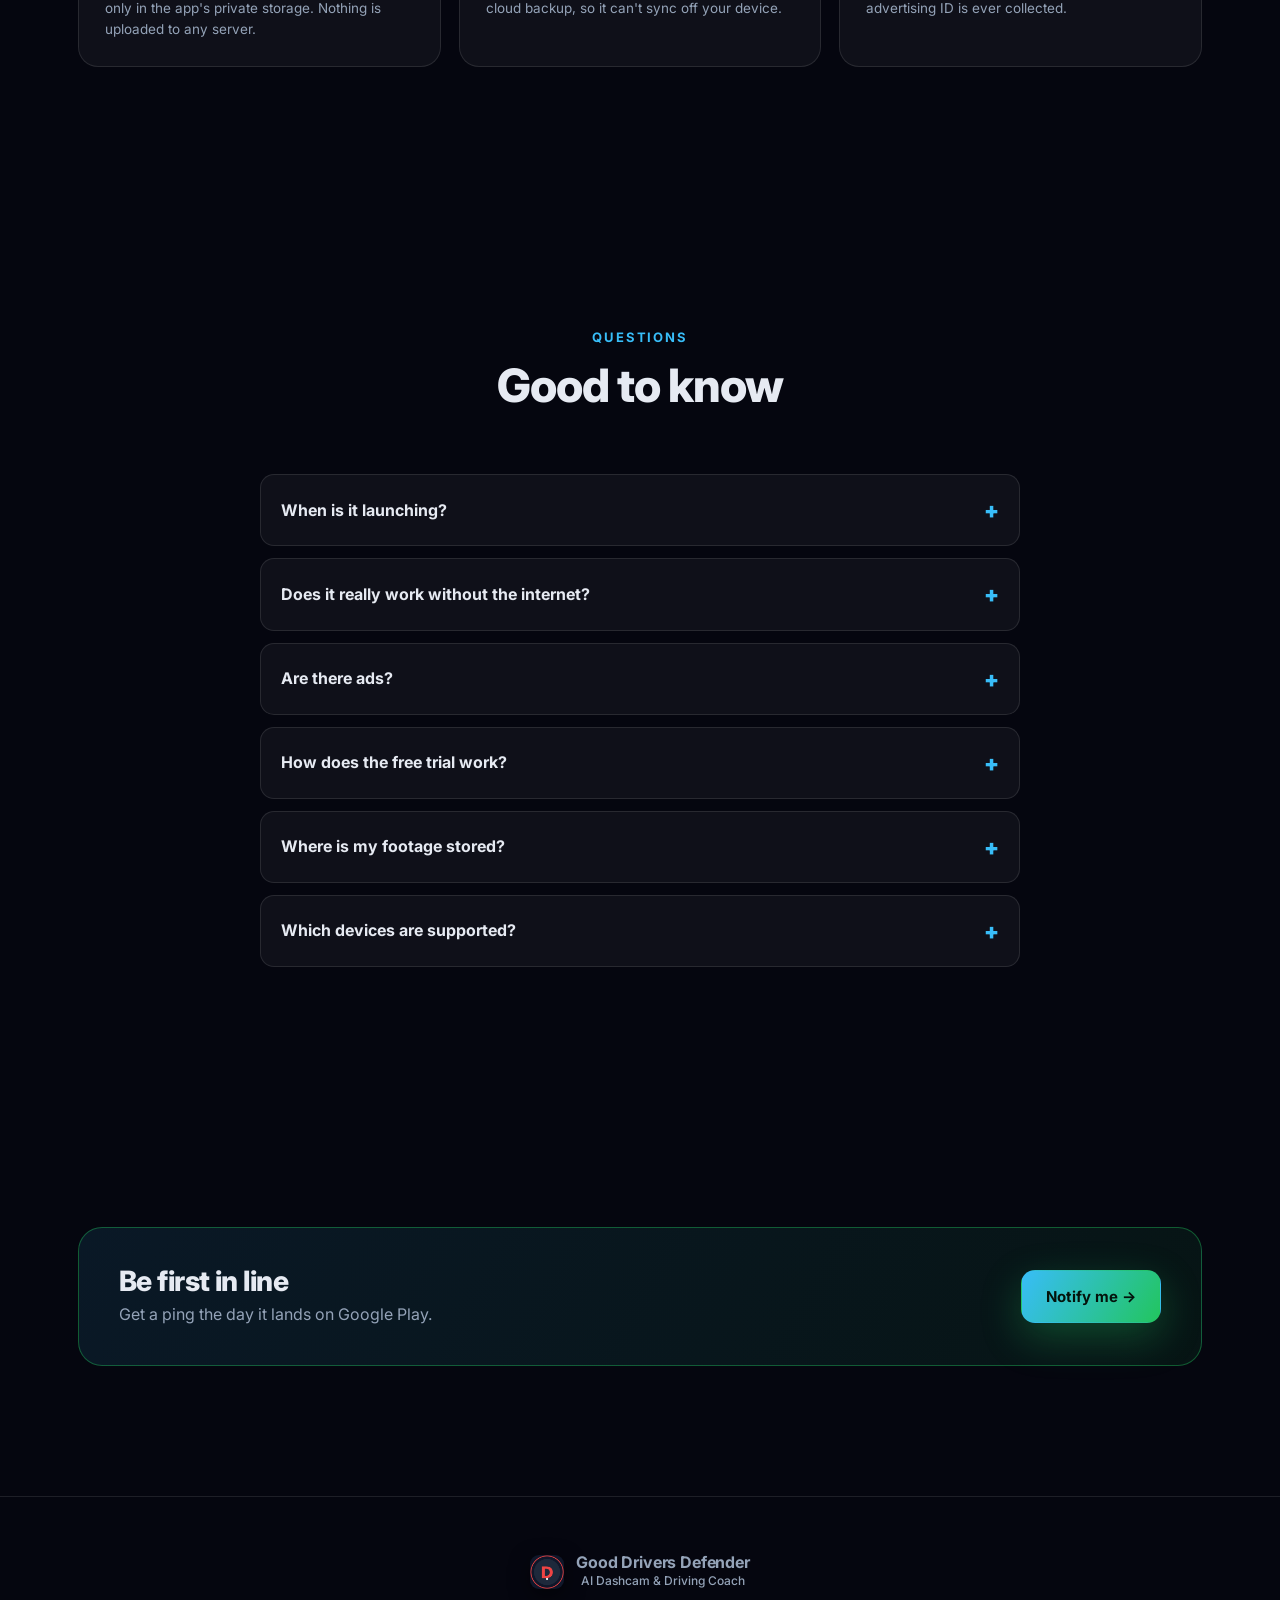
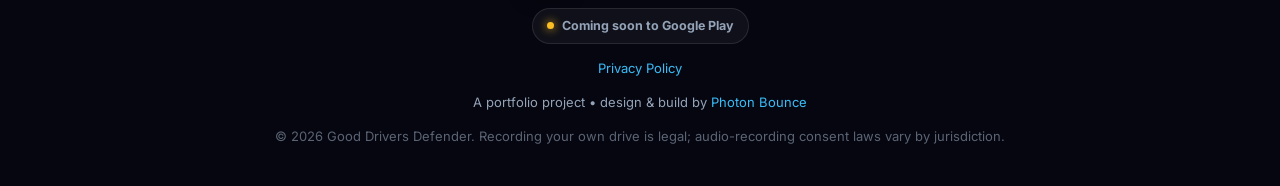
==== commit c5e5ede9: "feat(microsite): add beta APK download button Adds a "Download beta APK" button in the hero CTA row," ====
--- a/microsite/index.html
+++ b/microsite/index.html
@@ -60,8 +60,10 @@
       <p class="lead">An intelligent Android dashcam that <b>scores how you drive</b>, flags real-time risk on a living halo, coaches you after every trip, and quietly builds tamper-evident, <b>on-device</b> evidence — no cloud, no ads.</p>
       <div class="cta-row">
         <a class="btn btn-primary" href="#demo">▶ Try the live demo</a>
+        <a class="btn btn-ghost" id="apkDownload" href="GoodDriversDefender.apk" download>⬇ Download beta APK</a>
         <a class="btn btn-ghost" href="#features">Explore features</a>
       </div>
+      <p class="apk-note">Beta build — sideload only, not yet on Google Play. Android will warn about installing outside the Play Store; that's expected for a pre-launch beta.</p>
       <div class="hero-stats">
         <div><b>10</b><span>intelligent screens</span></div>
         <div><b>7 days</b><span>free VIP trial</span></div>
--- a/microsite/styles.css
+++ b/microsite/styles.css
@@ -131,6 +131,8 @@
 .btn-primary:hover { transform: translateY(-3px); box-shadow: 0 20px 50px rgba(34,197,94,.42); }
 .btn-ghost { background: var(--panel); border-color: var(--stroke); color: var(--text); }
 .btn-ghost:hover { background: var(--panel-2); transform: translateY(-3px); }
+.apk-note { color: var(--muted); font-size: 12.5px; margin-top: 10px; max-width: 480px; }
+@media (max-width: 920px){ .apk-note { margin-left: auto; margin-right: auto; text-align: center; } }
 .hero-stats { display: flex; gap: 28px; margin-top: 38px; flex-wrap: wrap; }
 @media (max-width: 920px){ .hero-stats { justify-content: center; } }
 .hero-stats div b { font-size: 26px; font-weight: 800; display:block; background: linear-gradient(120deg,#fff,var(--cyan)); -webkit-background-clip:text; background-clip:text; color:transparent; }
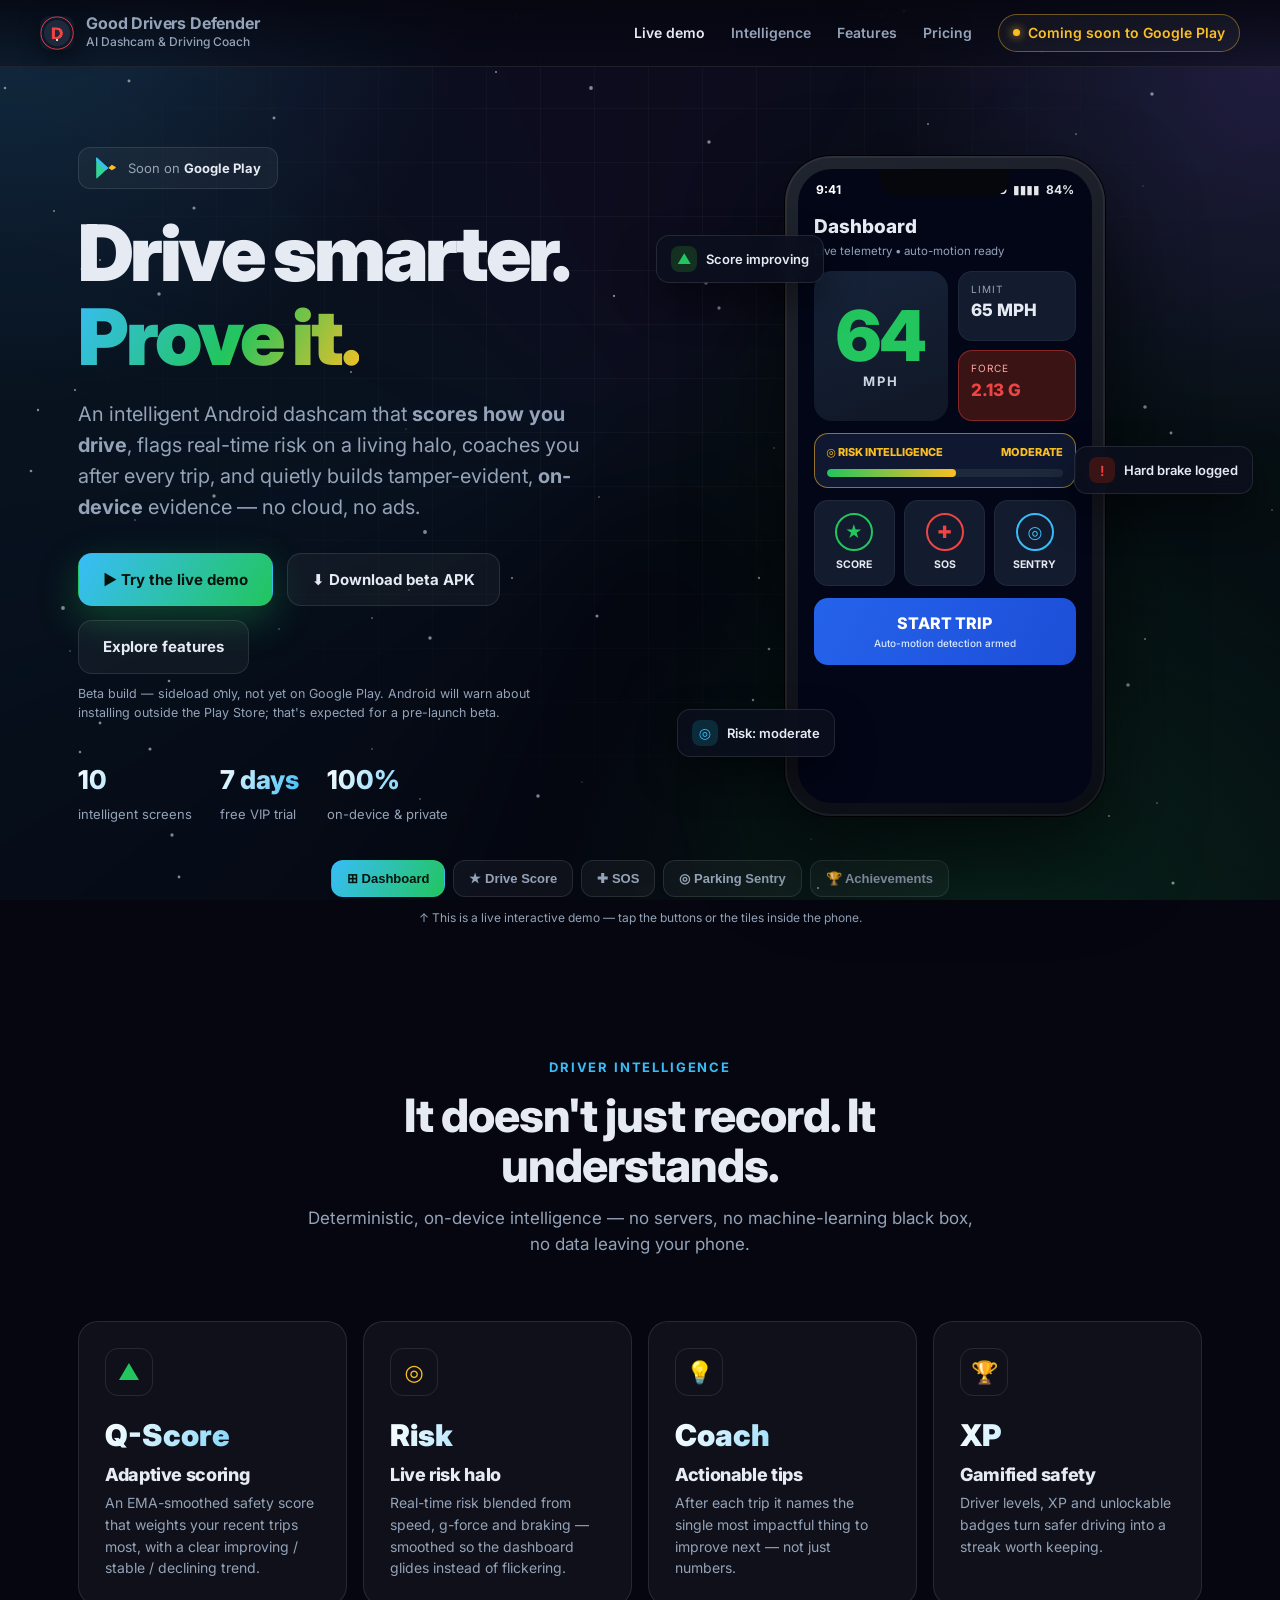
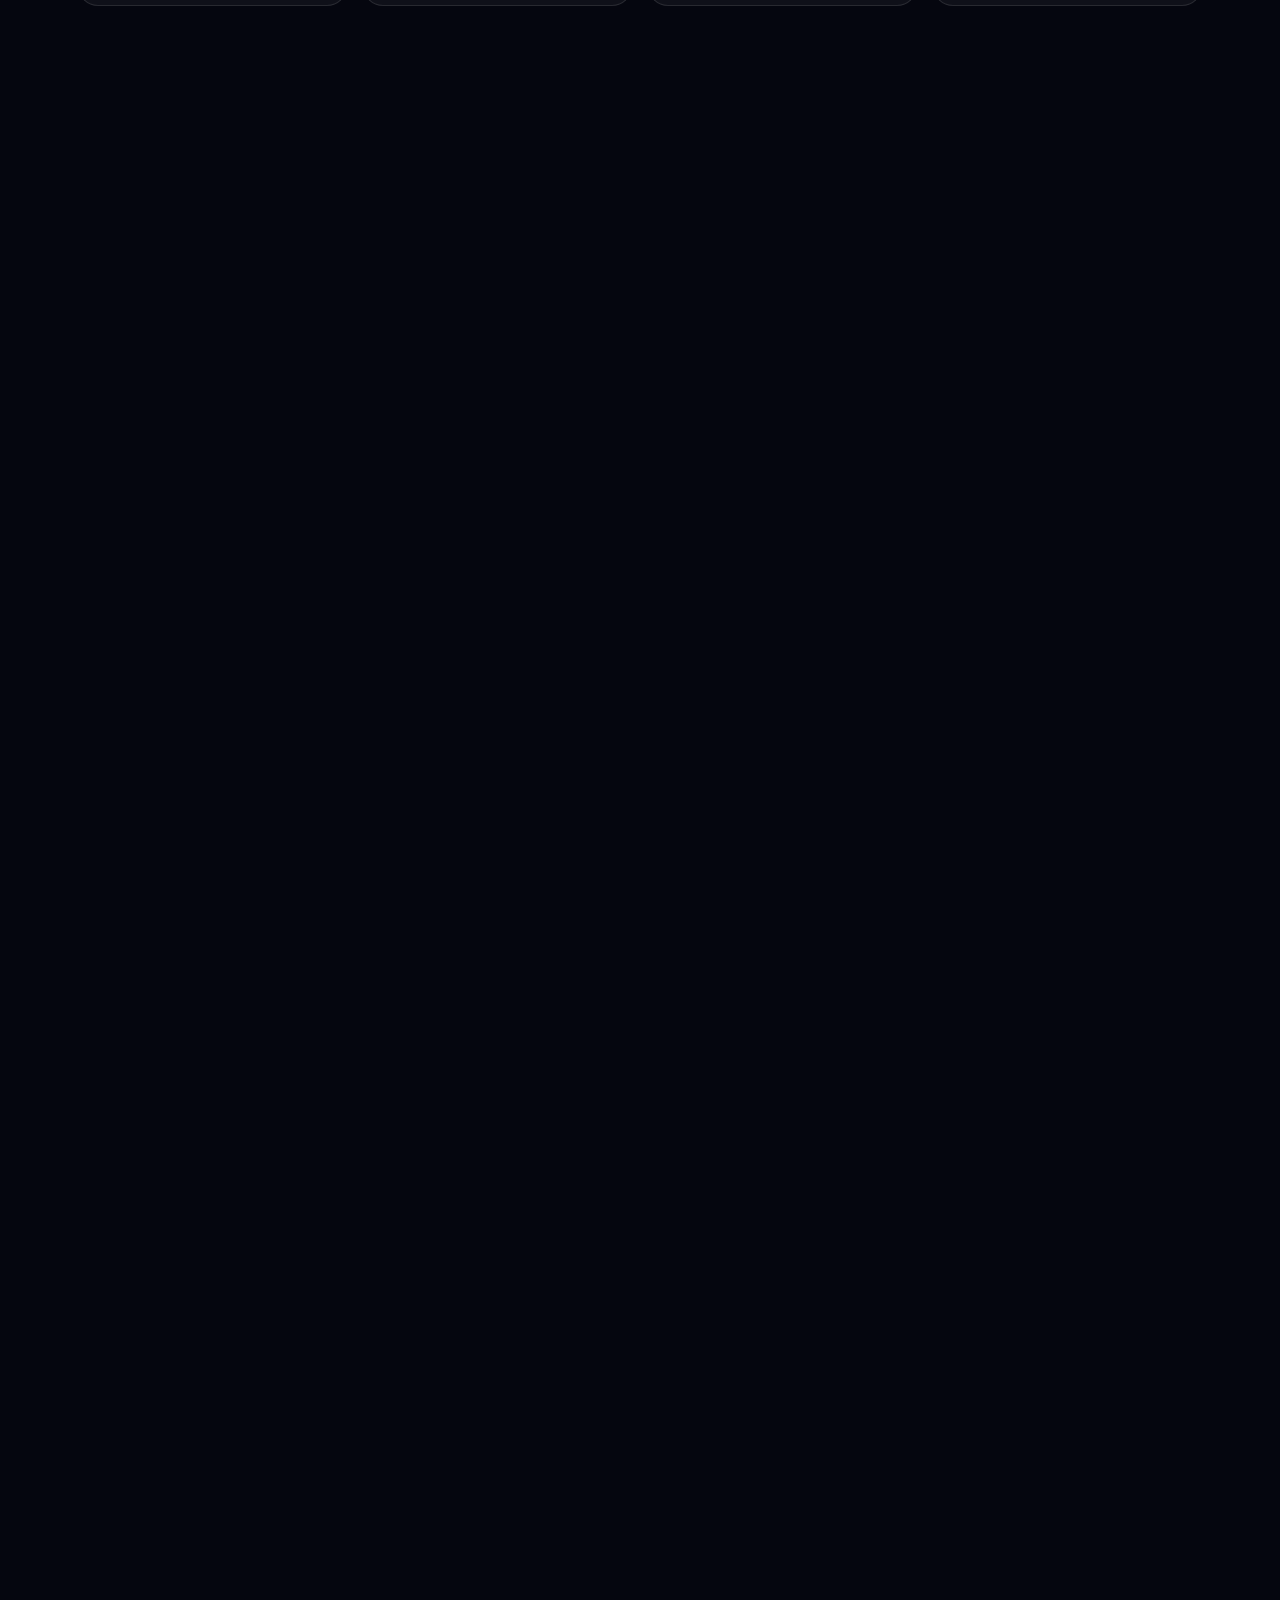
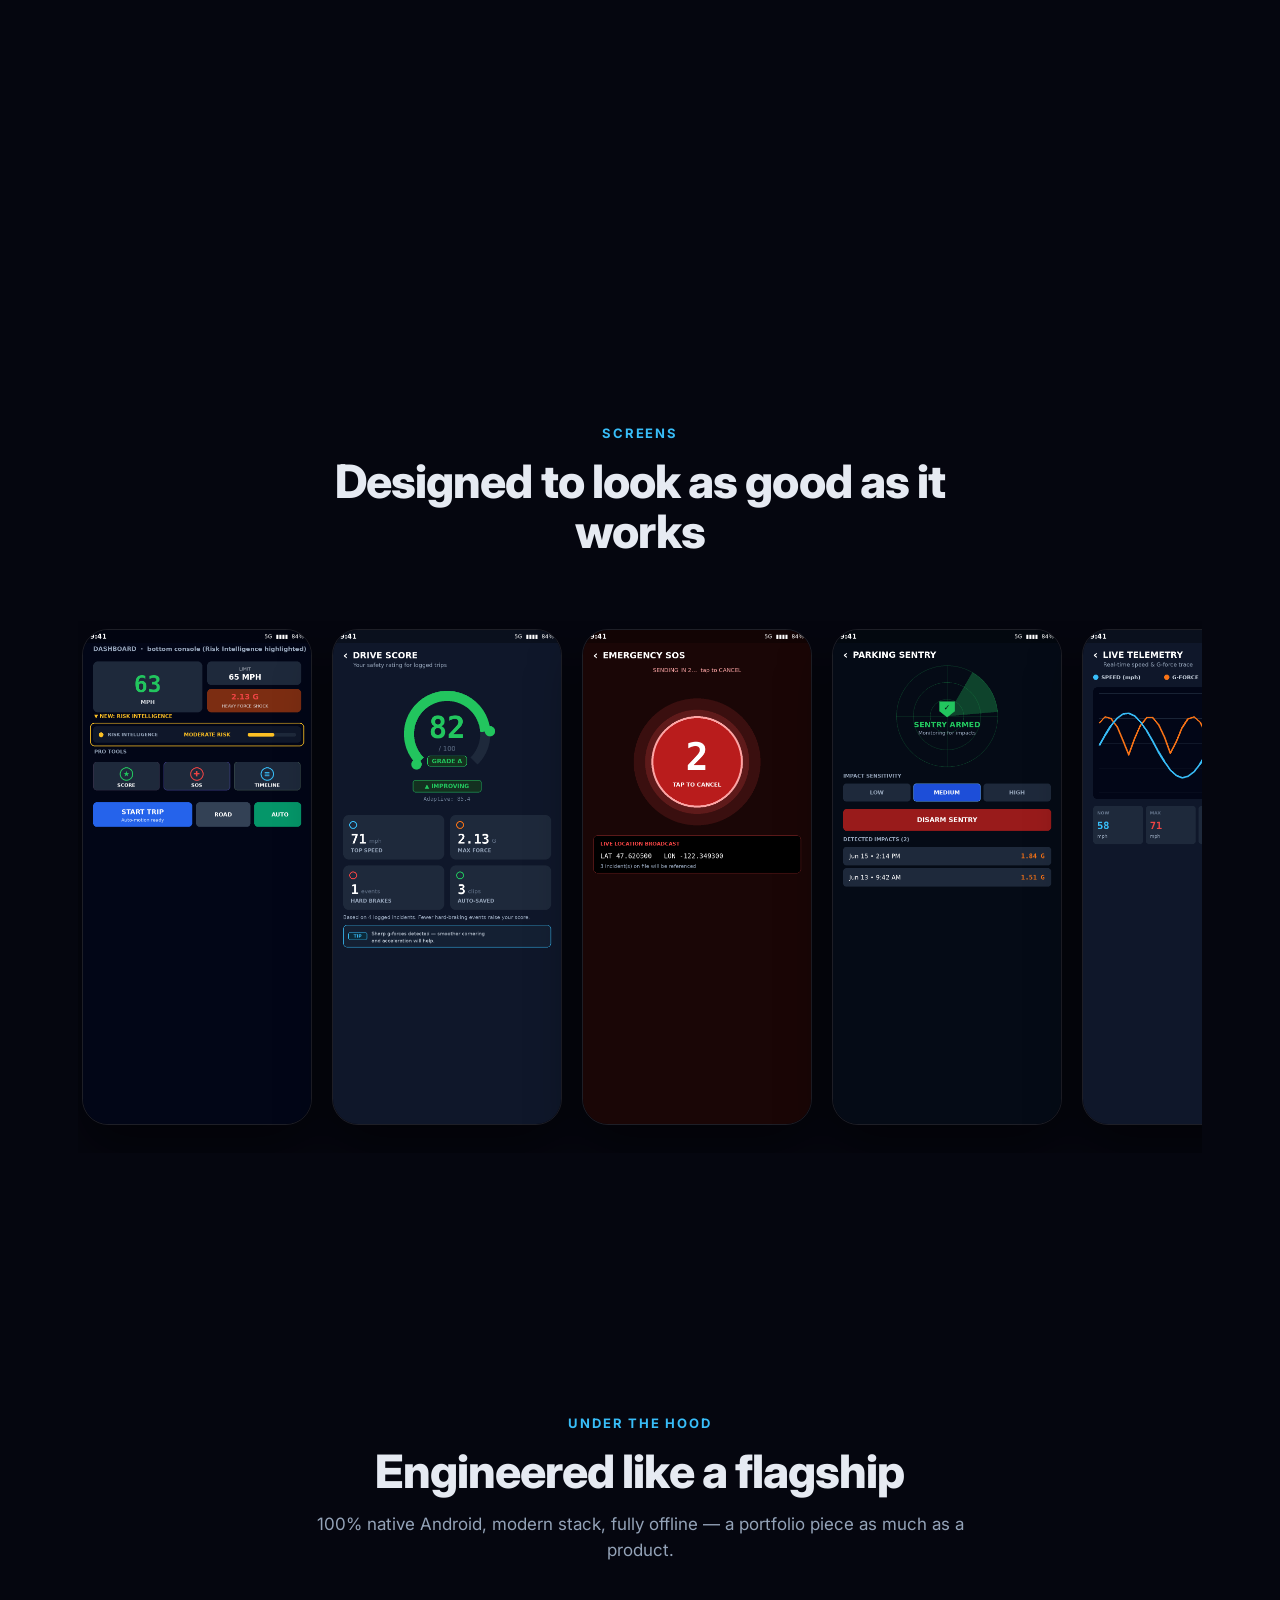
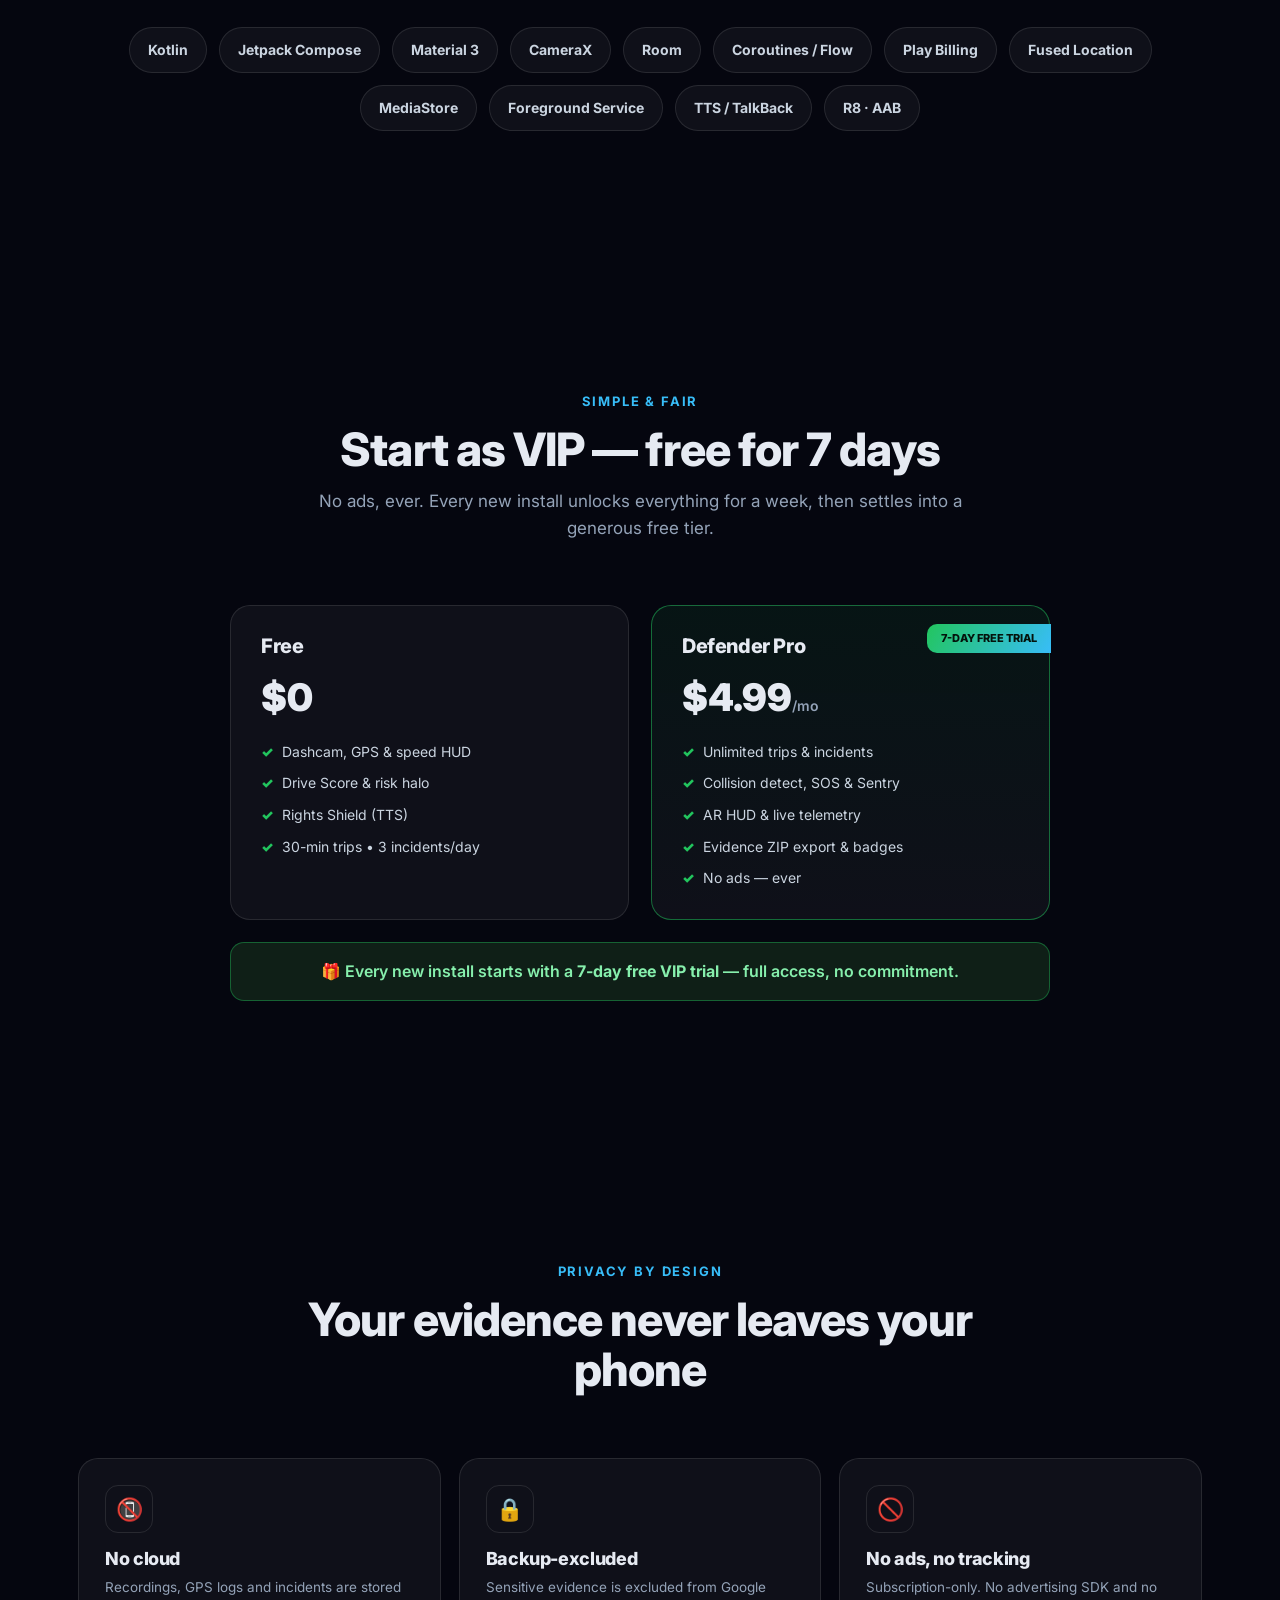
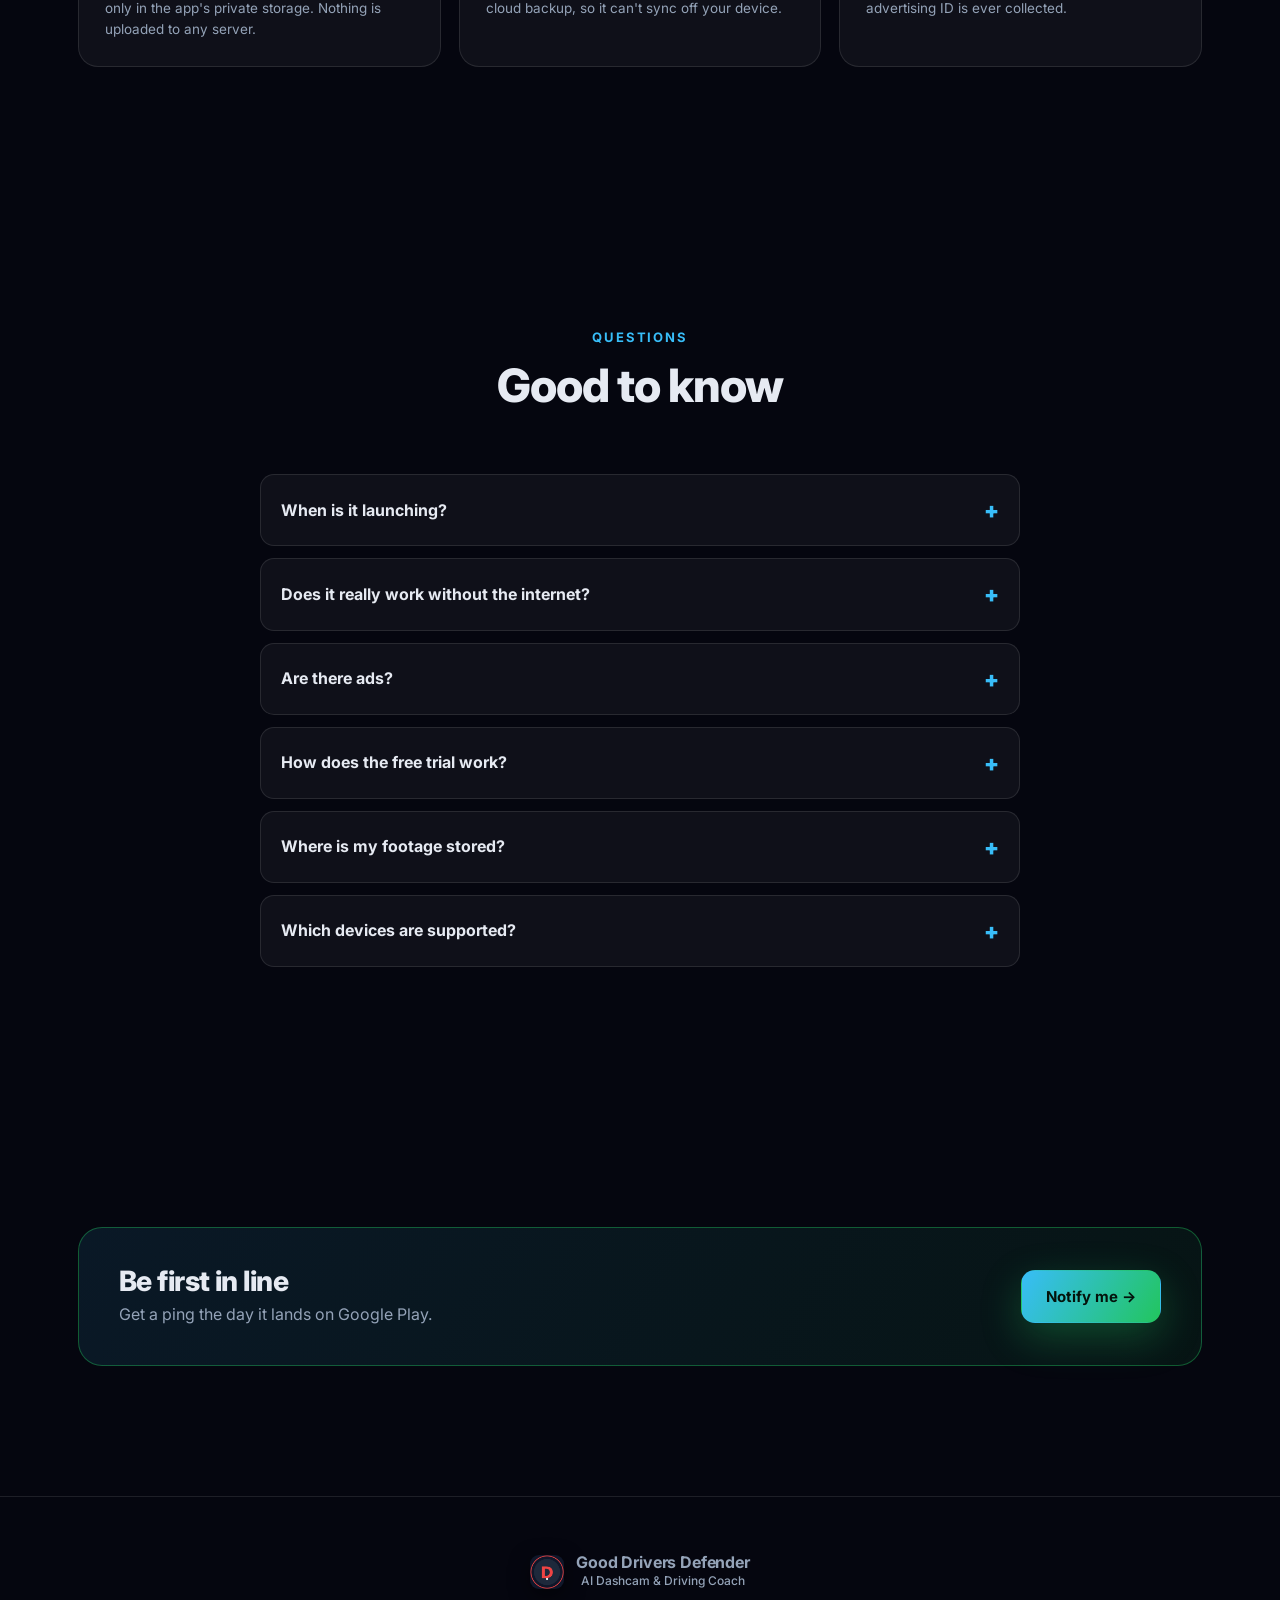
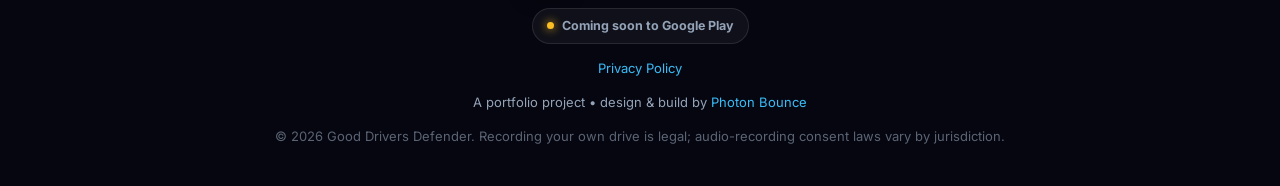
==== commit 460b10cd: "feat(microsite): make the site an installable PWA on mobile browsers Answers "can this operate in a " ====
--- a/microsite/index.html
+++ b/microsite/index.html
@@ -10,8 +10,12 @@
 <meta property="og:image" content="assets/feature.png" />
 <meta name="theme-color" content="#05060f" />
 <link rel="icon" href="assets/icon.png" />
-<link rel="apple-touch-icon" href="assets/icon.png" />
+<link rel="apple-touch-icon" href="assets/icon-180.png" />
 <link rel="manifest" href="site.webmanifest" />
+<meta name="mobile-web-app-capable" content="yes" />
+<meta name="apple-mobile-web-app-capable" content="yes" />
+<meta name="apple-mobile-web-app-status-bar-style" content="black-translucent" />
+<meta name="apple-mobile-web-app-title" content="Defender" />
 <meta name="twitter:card" content="summary_large_image" />
 <meta name="twitter:title" content="Good Drivers Defender — AI Dashcam & Driving Coach" />
 <meta name="twitter:description" content="Adaptive driving score, real-time risk intelligence, on-device evidence. Coming soon to Google Play." />
@@ -384,6 +388,9 @@
   </div>
 </footer>
 
+<!-- Install-as-app prompt (shown only when the browser supports it, e.g. Android Chrome) -->
+<button id="installBtn" class="install-fab" hidden>⬇ Install App</button>
+
 <script src="app.js"></script>
 </body>
 </html>
--- a/microsite/styles.css
+++ b/microsite/styles.css
@@ -367,3 +367,17 @@
   * { animation: none !important; transition: none !important; }
   .reveal { opacity:1; transform:none; }
 }
+
+/* ---------- install-as-app floating button ---------- */
+.install-fab {
+  position: fixed; right: 18px; bottom: 18px; z-index: 70;
+  display: inline-flex; align-items: center; gap: 8px;
+  padding: 13px 20px; border-radius: 999px; border: none; cursor: pointer;
+  font-weight: 800; font-size: 14px; color: #04130c;
+  background: linear-gradient(120deg, var(--cyan), var(--green));
+  box-shadow: 0 14px 34px rgba(34,197,94,.4);
+  animation: fabIn .4s var(--ease);
+}
+.install-fab:hover { transform: translateY(-2px); }
+.install-fab[hidden] { display: none; }
+@keyframes fabIn { from { opacity:0; transform: translateY(20px); } to { opacity:1; transform:none; } }
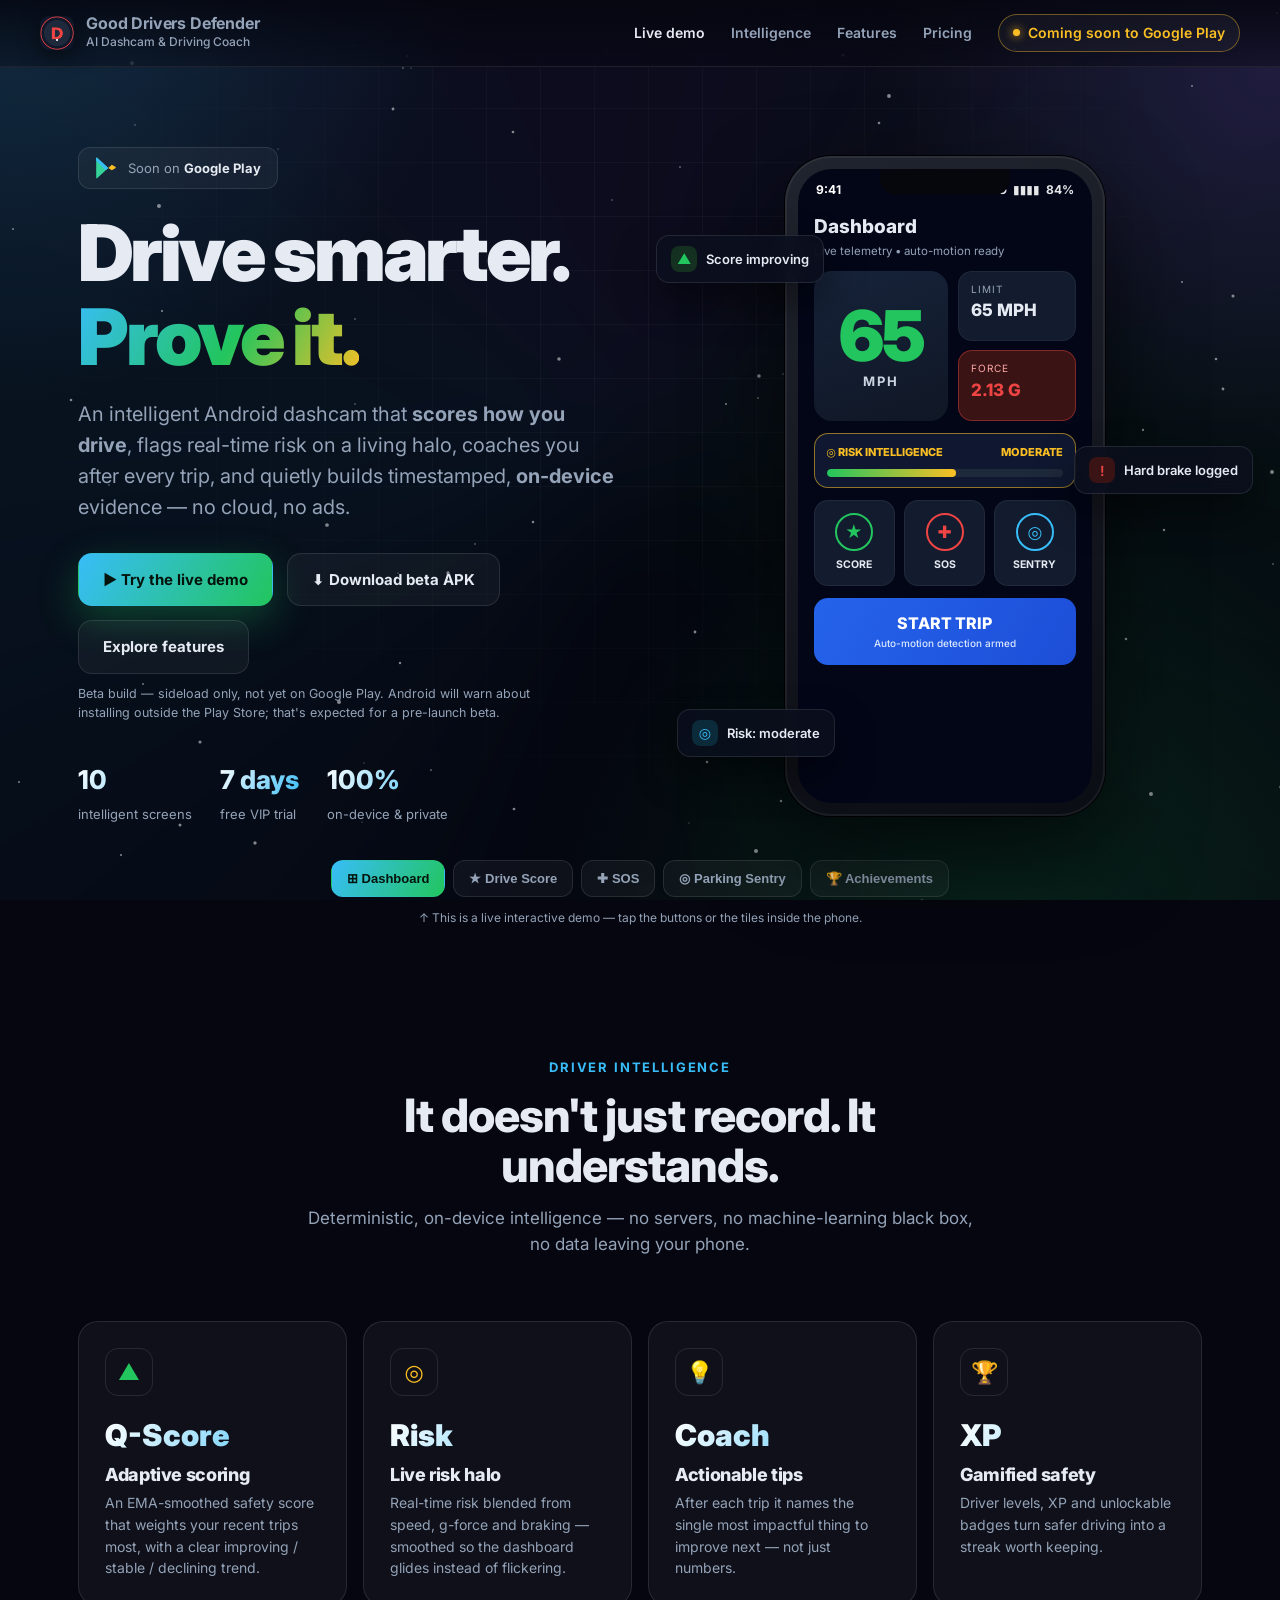
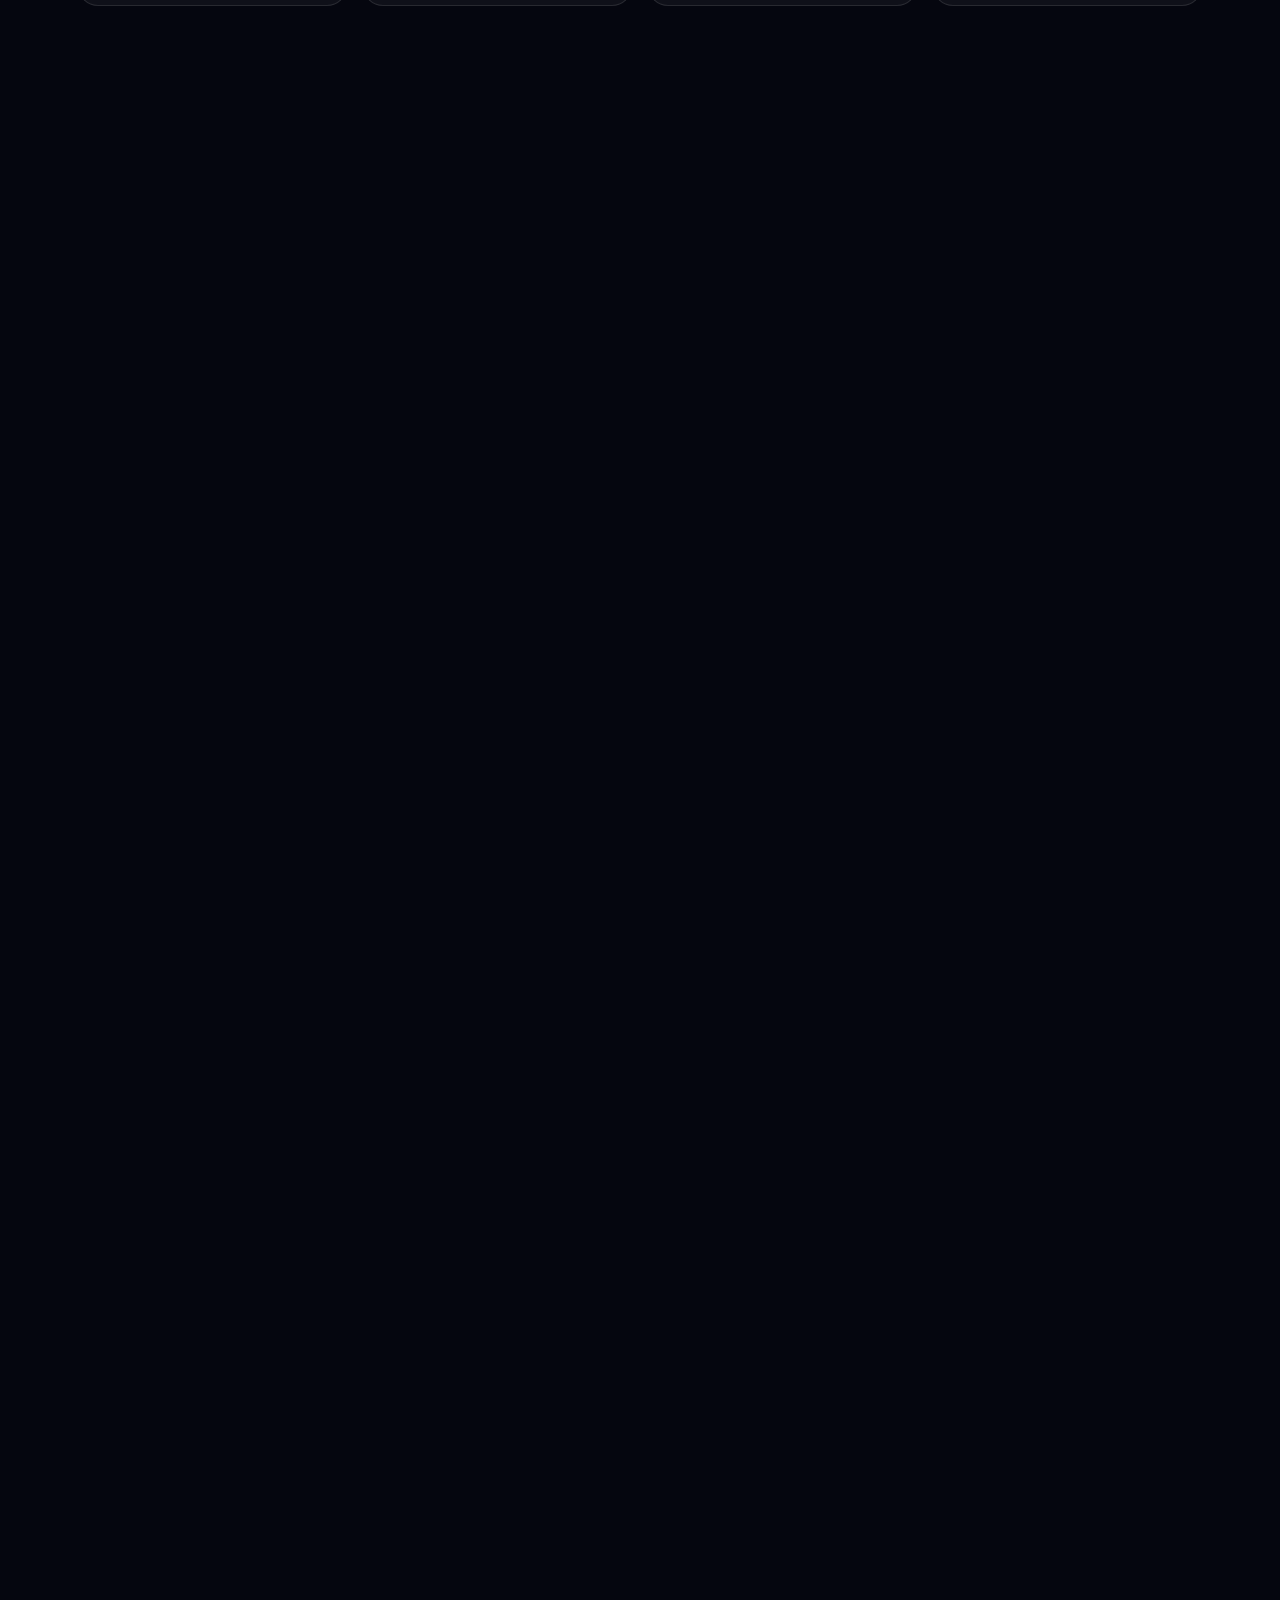
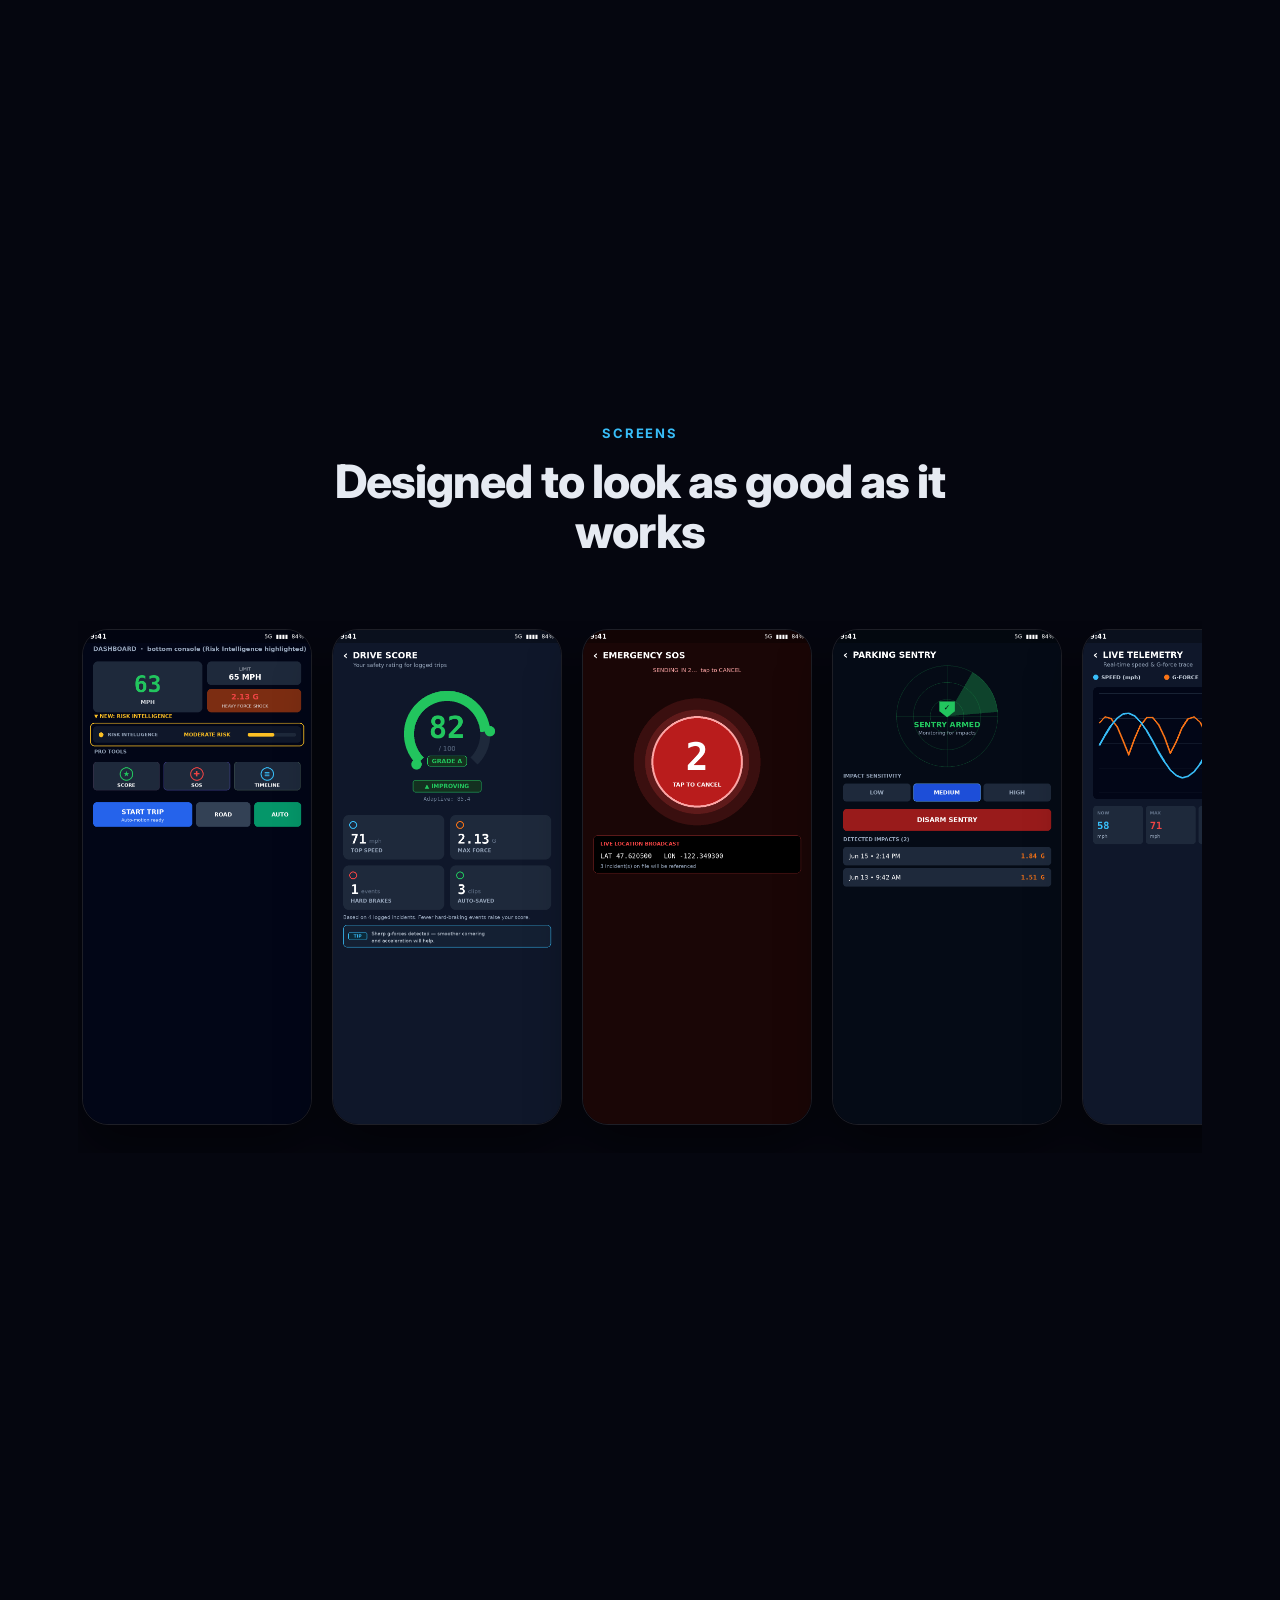
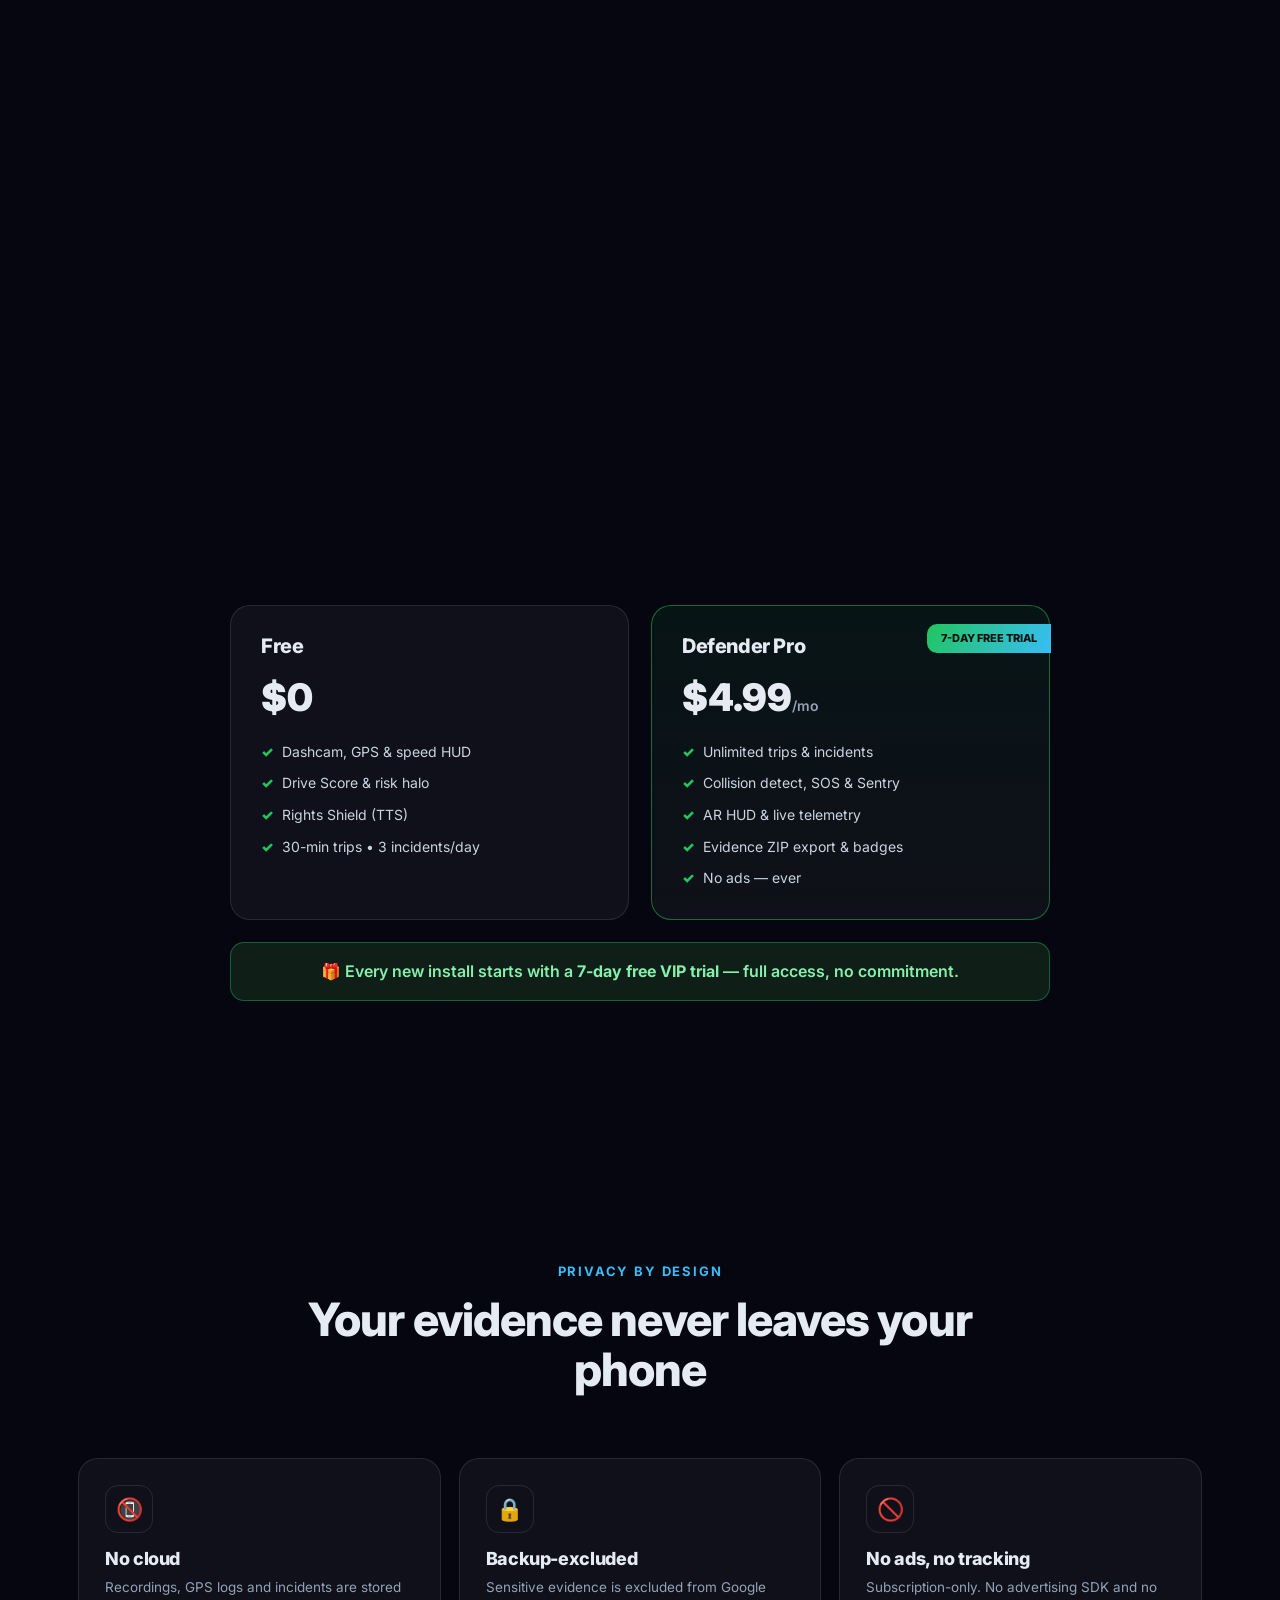
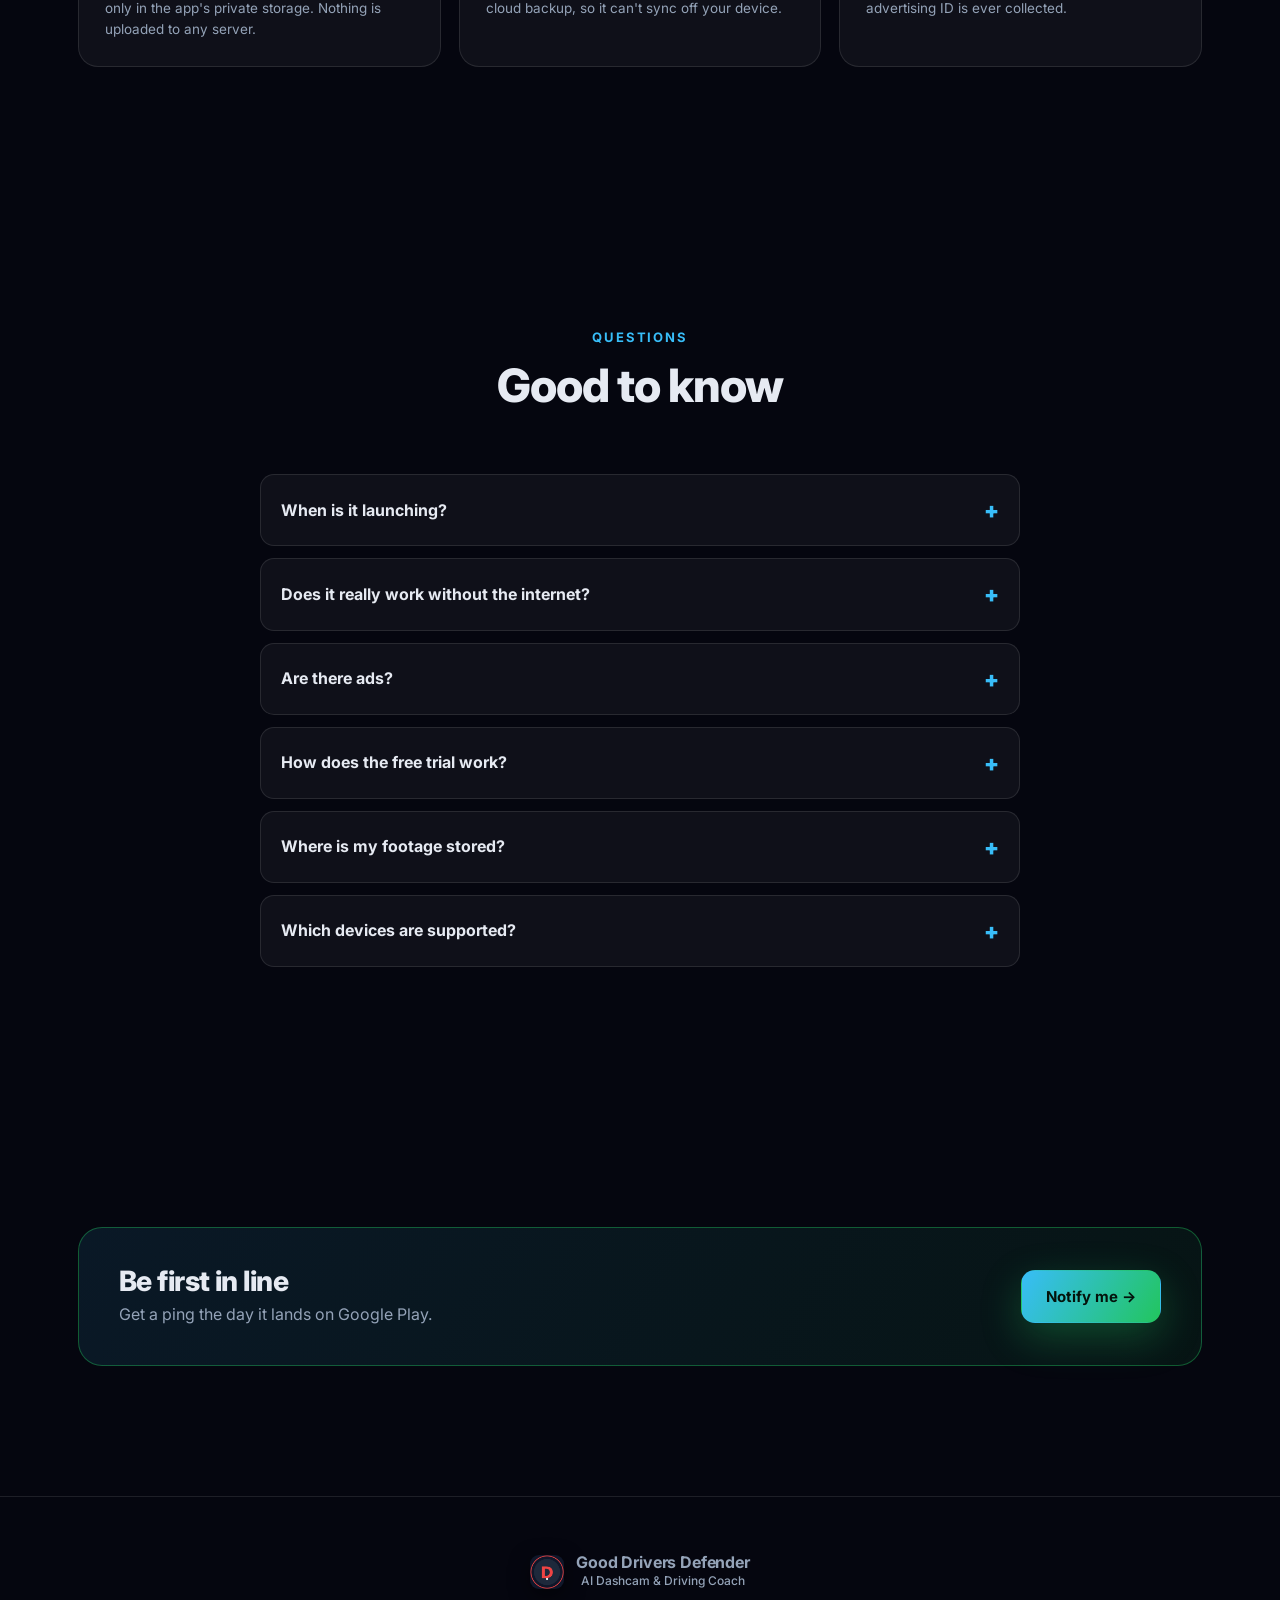
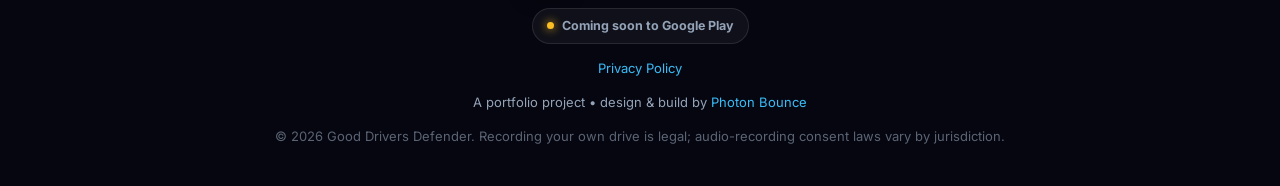
==== commit 2753d0e8: "docs/web(audit): finish claims softening; align privacy wording with code - web/index.html: drop the" ====
--- a/microsite/index.html
+++ b/microsite/index.html
@@ -61,7 +61,7 @@
         <span>Soon on <b>Google Play</b></span>
       </div>
       <h1>Drive smarter.<br><span class="grad">Prove it.</span></h1>
-      <p class="lead">An intelligent Android dashcam that <b>scores how you drive</b>, flags real-time risk on a living halo, coaches you after every trip, and quietly builds tamper-evident, <b>on-device</b> evidence — no cloud, no ads.</p>
+      <p class="lead">An intelligent Android dashcam that <b>scores how you drive</b>, flags real-time risk on a living halo, coaches you after every trip, and quietly builds timestamped, <b>on-device</b> evidence — no cloud, no ads.</p>
       <div class="cta-row">
         <a class="btn btn-primary" href="#demo">▶ Try the live demo</a>
         <a class="btn btn-ghost" id="apkDownload" href="GoodDriversDefender.apk" download>⬇ Download beta APK</a>
